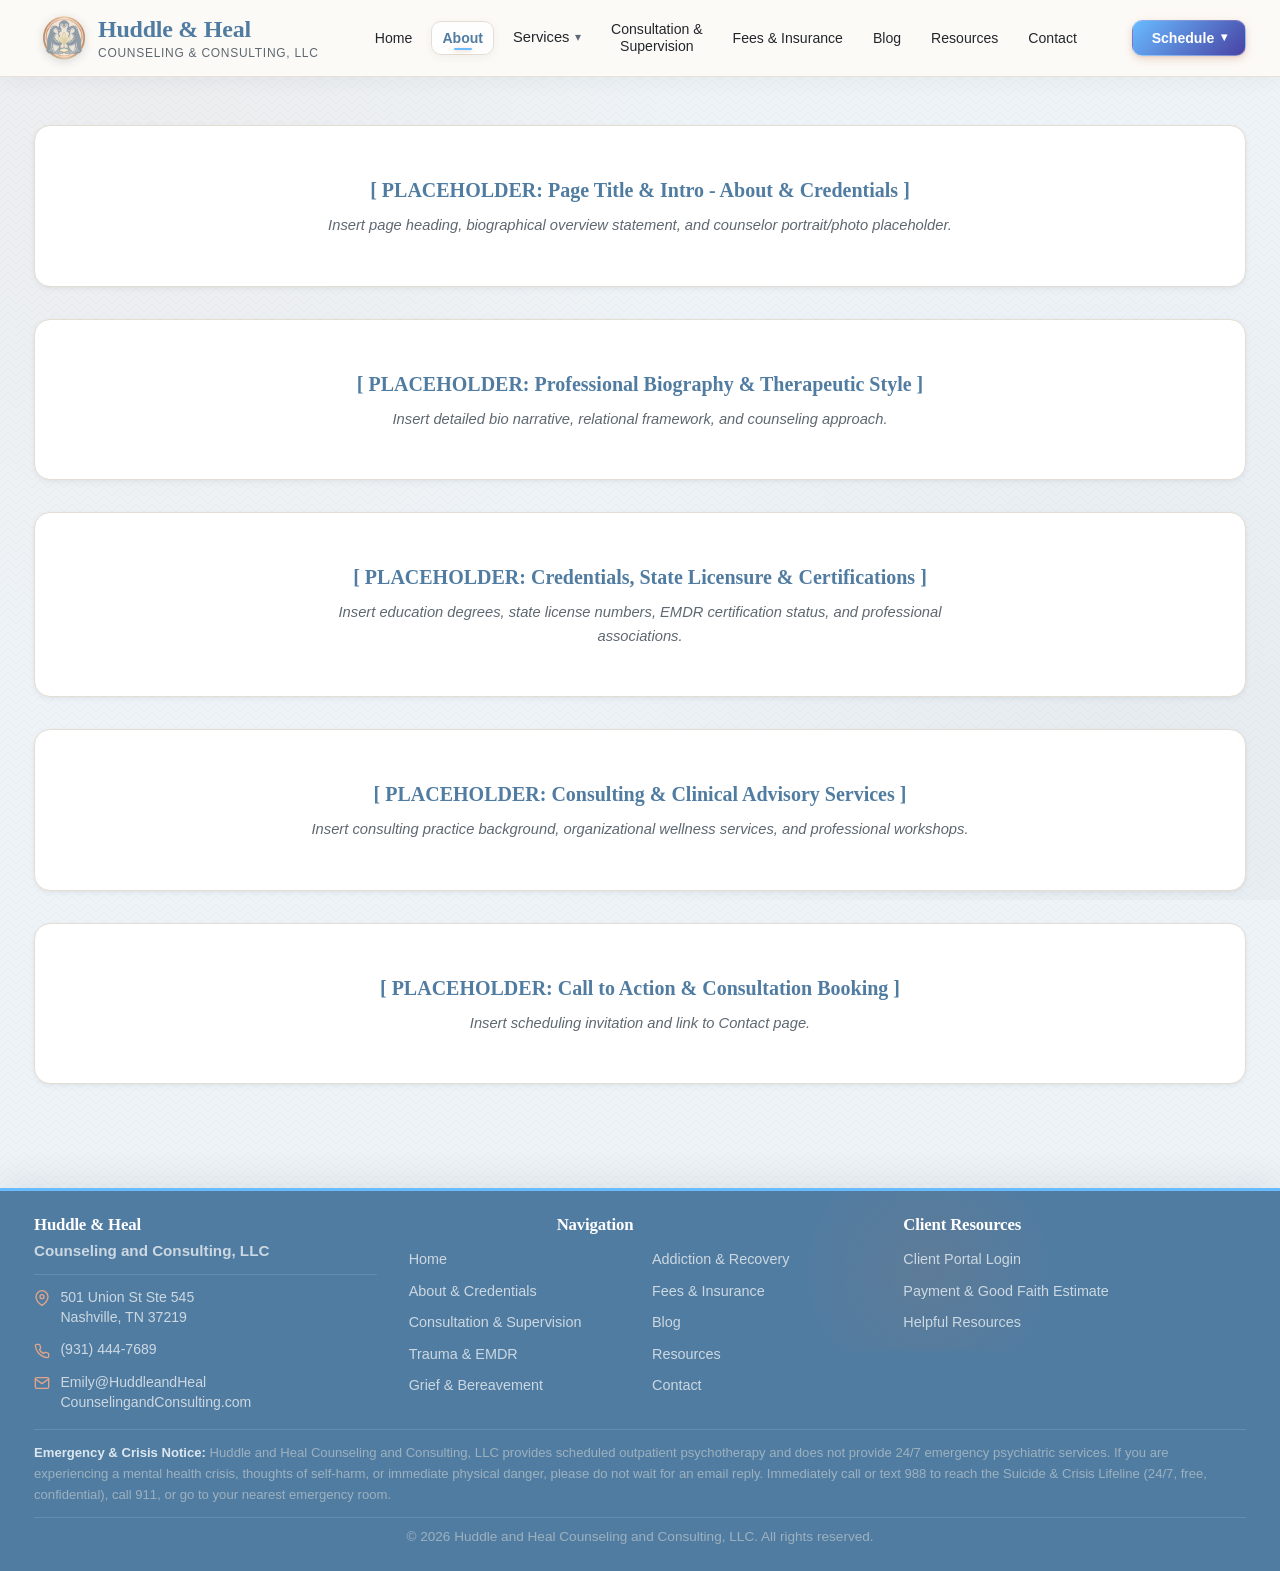
==== about.html @ d5aa004f "Footer information added and styling changes to nav-bar" ====
<!DOCTYPE html>
<html lang="en">

<head>
  <meta charset="UTF-8">
  <meta name="viewport" content="width=device-width, initial-scale=1.0">
  <meta name="description" content="About and clinical credentials for Huddle and Heal Counseling and Consulting, LLC.">
  <title>About &amp; Credentials | Huddle and Heal Counseling and Consulting, LLC</title>
  <link rel="stylesheet" href="css/styles.css">
</head>

<body>
  <!-- Skip link for keyboard accessibility -->
  <a href="#main-content" class="skip-link">Skip to main content</a>

  <!-- Global Site Header -->
  <header class="site-header">
    <div class="container header-inner">
      <a href="index.html" class="brand-link" aria-label="Huddle and Heal Counseling and Consulting - Home">
        <img src="assets/logo_sm.png" alt="Huddle &amp; Heal Logo" class="brand-logo" width="48" height="48">
        <div class="brand-text">
          <span class="brand-name">Huddle &amp; Heal</span>
          <span class="brand-subtitle">Counseling &amp; Consulting, LLC</span>
        </div>
      </a>

      <button id="nav-toggle" class="nav-toggle" aria-expanded="false" aria-controls="primary-nav"
        aria-label="Toggle navigation menu">
        <span aria-hidden="true">&#9776;</span> Menu
      </button>

      <nav aria-label="Primary Navigation">
        <ul id="primary-nav" class="nav-menu">
          <li><a href="index.html" class="nav-link">Home</a></li>
          <li><a href="about.html" class="nav-link active" aria-current="page">About</a></li>
          <li class="nav-item-dropdown">
            <button class="nav-link dropdown-toggle" aria-expanded="false" aria-haspopup="true">
              Services <span class="dropdown-chevron" aria-hidden="true">&#9662;</span>
            </button>
            <ul class="dropdown-menu" aria-label="Services Submenu">
              <li><a href="trauma-emdr.html" class="dropdown-link">Trauma &amp; EMDR</a></li>
              <li><a href="grief-loss.html" class="dropdown-link">Grief &amp; Loss</a></li>
              <li><a href="addiction-recovery.html" class="dropdown-link">Addiction Recovery</a></li>
              <li><span class="dropdown-link is-disabled" aria-disabled="true">EMDR Intensives <span
                    class="badge-soon">(coming soon)</span></span></li>
            </ul>
          </li>
          <li><a href="consultation.html" class="nav-link">Consultation &amp; <br> Supervision</a></li>
          <li><a href="fees.html" class="nav-link">Fees &amp; Insurance</a></li>
          <li><a href="blog.html" class="nav-link">Blog</a></li>
          <li><a href="resources.html" class="nav-link">Resources</a></li>
          <li><a href="contact.html" class="nav-link">Contact</a></li>
          <li class="nav-item-dropdown cta-dropdown">
            <button class="nav-link nav-cta cta-dropdown-toggle" aria-expanded="false" aria-haspopup="true">
              <span>Schedule</span>
              <span class="dropdown-chevron cta-chevron" aria-hidden="true">&#9662;</span>
            </button>
            <ul class="dropdown-menu cta-dropdown-menu" aria-label="Scheduling Options">
              <li><a href="#" class="dropdown-link">Schedule a Session</a></li>
              <li><a href="#" class="dropdown-link">Schedule a Consultation</a></li>
            </ul>
          </li>
        </ul>
      </nav>
    </div>
  </header>

  <!-- Main Content Area -->
  <main id="main-content" class="site-main">
    <div class="container">

      <!-- =================================================================
           PLACEHOLDER: Page Header
           Insert page title and subtitle/introductory statement here.
           ================================================================= -->
      <section class="placeholder-box" aria-label="Page Header Placeholder">
        <p class="placeholder-title">[ PLACEHOLDER: Page Title &amp; Intro - About &amp; Credentials ]</p>
        <p class="placeholder-note">Insert page heading, biographical overview statement, and counselor portrait/photo
          placeholder.</p>
      </section>

      <!-- =================================================================
           PLACEHOLDER: Clinical Biography & Background
           Insert professional journey, clinical practice focus, and therapeutic style.
           ================================================================= -->
      <section class="placeholder-box" aria-label="Clinical Bio Placeholder">
        <p class="placeholder-title">[ PLACEHOLDER: Professional Biography &amp; Therapeutic Style ]</p>
        <p class="placeholder-note">Insert detailed bio narrative, relational framework, and counseling approach.</p>
      </section>

      <!-- =================================================================
           PLACEHOLDER: Licensure, Certifications & Education
           Insert formal credentials, state licenses, EMDR training, and degrees.
           ================================================================= -->
      <section class="placeholder-box" aria-label="Credentials and Education Placeholder">
        <p class="placeholder-title">[ PLACEHOLDER: Credentials, State Licensure &amp; Certifications ]</p>
        <p class="placeholder-note">Insert education degrees, state license numbers, EMDR certification status, and
          professional associations.</p>
      </section>

      <!-- =================================================================
           PLACEHOLDER: Consulting Services
           Insert scope of consulting work for organizations, groups, or healthcare teams.
           ================================================================= -->
      <section class="placeholder-box" aria-label="Consulting Background Placeholder">
        <p class="placeholder-title">[ PLACEHOLDER: Consulting &amp; Clinical Advisory Services ]</p>
        <p class="placeholder-note">Insert consulting practice background, organizational wellness services, and
          professional workshops.</p>
      </section>

      <!-- =================================================================
           PLACEHOLDER: Call to Action / Next Steps
           ================================================================= -->
      <section class="placeholder-box" aria-label="Call to Action Placeholder">
        <p class="placeholder-title">[ PLACEHOLDER: Call to Action &amp; Consultation Booking ]</p>
        <p class="placeholder-note">Insert scheduling invitation and link to Contact page.</p>
      </section>

    </div>
  </main>

  <!-- Global Site Footer -->
  <footer class="site-footer">
    <div class="container">
      <div class="footer-grid">
        <!-- Practice Info & Location Column -->
        <div class="footer-practice-info">
          <h2 class="footer-heading">Huddle &amp; Heal</h2>
          <p class="footer-practice-subhead">Counseling and Consulting, LLC</p>
          <address class="footer-contact">
            <p class="footer-contact-item footer-address">
              <svg class="footer-contact-icon" width="16" height="16" viewBox="0 0 24 24" fill="none"
                stroke="currentColor" stroke-width="2" stroke-linecap="round" stroke-linejoin="round"
                aria-hidden="true">
                <path d="M21 10c0 7-9 13-9 13s-9-6-9-13a9 9 0 0 1 18 0z"></path>
                <circle cx="12" cy="10" r="3"></circle>
              </svg>
              <span class="footer-contact-text">501 Union St Ste 545<br>Nashville, TN 37219</span>
            </p>
            <p class="footer-contact-item footer-phone">
              <svg class="footer-contact-icon" width="16" height="16" viewBox="0 0 24 24" fill="none"
                stroke="currentColor" stroke-width="2" stroke-linecap="round" stroke-linejoin="round"
                aria-hidden="true">
                <path
                  d="M22 16.92v3a2 2 0 0 1-2.18 2 19.79 19.79 0 0 1-8.63-3.07 19.5 19.5 0 0 1-6-6 19.79 19.79 0 0 1-3.07-8.67A2 2 0 0 1 4.11 2h3a2 2 0 0 1 2 1.72 12.84 12.84 0 0 0 .7 2.81 2 2 0 0 1-.45 2.11L8.09 9.91a16 16 0 0 0 6 6l1.27-1.27a2 2 0 0 1 2.11-.45 12.84 12.84 0 0 0 2.81.7A2 2 0 0 1 22 16.92z">
                </path>
              </svg>
              <a href="tel:19314447689" class="footer-contact-link">(931) 444-7689</a>
            </p>
            <p class="footer-contact-item footer-email">
              <svg class="footer-contact-icon" width="16" height="16" viewBox="0 0 24 24" fill="none"
                stroke="currentColor" stroke-width="2" stroke-linecap="round" stroke-linejoin="round"
                aria-hidden="true">
                <path d="M4 4h16c1.1 0 2 .9 2 2v12c0 1.1-.9 2-2 2H4c-1.1 0-2-.9-2-2V6c0-1.1.9-2 2-2z"></path>
                <polyline points="22,6 12,13 2,6"></polyline>
              </svg>
              <a href="mailto:emily@huddleandhealcounselingandconsulting.com"
                class="footer-contact-link">Emily@HuddleandHeal<wbr>CounselingandConsulting.com</a>
            </p>
          </address>
        </div>

        <!-- Navigation Links Column (2 Columns) -->
        <div class="footer-nav-col">
          <h2 class="footer-heading">Navigation</h2>
          <div class="footer-nav-grid">
            <ul class="footer-links">
              <li><a href="index.html">Home</a></li>
              <li><a href="about.html">About &amp; Credentials</a></li>
              <li><a href="consultation.html">Consultation &amp; Supervision</a></li>
              <li><a href="trauma-emdr.html">Trauma &amp; EMDR</a></li>
              <li><a href="grief-loss.html">Grief &amp; Bereavement</a></li>
            </ul>
            <ul class="footer-links">
              <li><a href="addiction-recovery.html">Addiction &amp; Recovery</a></li>
              <li><a href="fees.html">Fees &amp; Insurance</a></li>
              <li><a href="blog.html">Blog</a></li>
              <li><a href="resources.html">Resources</a></li>
              <li><a href="contact.html">Contact</a></li>
            </ul>
          </div>
        </div>

        <!-- Client Resources Column -->
        <div>
          <h2 class="footer-heading">Client Resources</h2>
          <ul class="footer-links">
            <li><a href="contact.html">Client Portal Login</a></li>
            <li><a href="fees.html">Payment &amp; Good Faith Estimate</a></li>
            <li><a href="resources.html">Helpful Resources</a></li>
          </ul>
        </div>
      </div>

      <!-- Dedicated Full-Width Crisis & Emergency Notice -->
      <div class="footer-crisis">
        <p><strong>Emergency &amp; Crisis Notice:</strong> Huddle and Heal Counseling and Consulting, LLC provides
          scheduled outpatient psychotherapy and does not provide 24/7 emergency psychiatric services. If you are
          experiencing a mental health crisis, thoughts of self-harm, or immediate physical danger, please do not wait
          for an email reply. Immediately call or text 988 to reach the Suicide &amp; Crisis Lifeline (24/7, free,
          confidential), call 911, or go to your nearest emergency room.</p>
      </div>

      <div class="footer-bottom">
        <p>&copy; <span id="current-year">2026</span> Huddle and Heal Counseling and Consulting, LLC. All rights
          reserved.</p>
      </div>
    </div>
  </footer>

  <script src="js/main.js"></script>
</body>

</html>
---- css/styles.css ----
/* ==========================================================================
   Huddle and Heal Counseling and Consulting, LLC
   Base Stylesheet (Vanilla CSS - Zero External Dependencies)
   ========================================================================== */

/* Design Tokens & CSS Variables */
:root {
  /* Color Palette - Matched & Harmonized with Practice Logo (assets/logo.png) */
  /* Slate Blue (Drawn from the penguins & trustworthy clinical foundation) */
  --color-primary: #3c5870;
  --color-primary-light: #52738d;
  --color-primary-dark: #517ca1;
  --color-primary-soft: #edf3f7;

  /* Rose Gold / Warm Terracotta Copper (Drawn from the emblem outer ring) */
  --color-accent: #69bbff;
  --color-accent-hover: #4842a3;
  --color-accent-soft: #fbf1eb;

  /* Golden Wheat / Sprout Gold (Drawn from the center healing sprout) */
  --color-secondary: #9c7b52;
  --color-secondary-light: #d8ba96;
  --color-secondary-soft: #fcf6ee;

  /* Warm Cream & Soft Parchment (Drawn from the logo background & inner emblem) */
  --color-bg-page: #EEF3F7;
  --color-bg-surface: #ffffff;
  --color-bg-alt: #f5efe6;

  /* Typography Neutrals (Warm charcoal drawn from logo text) */
  --color-text-main: #23272b;
  --color-text-muted: #5e6871;
  --color-text-inverse: #ffffff;

  /* Warm Borders & Dividers */
  --color-border: #e4ddd3;
  --color-border-subtle: #efe9e0;

  /* Modern Elevation & Shadow System */
  --shadow-xs: 0 1px 2px rgba(34, 55, 73, 0.04);
  --shadow-sm: 0 2px 6px rgba(34, 55, 73, 0.05), 0 1px 3px rgba(34, 55, 73, 0.03);
  --shadow-md: 0 8px 20px -3px rgba(34, 55, 73, 0.08), 0 3px 8px -2px rgba(34, 55, 73, 0.04);
  --shadow-lg: 0 16px 32px -4px rgba(34, 55, 73, 0.1), 0 6px 14px -3px rgba(34, 55, 73, 0.05);
  --shadow-xl: 0 24px 44px -6px rgba(34, 55, 73, 0.12), 0 10px 20px -5px rgba(34, 55, 73, 0.06);
  --shadow-glow-accent: 0 6px 20px rgba(186, 116, 84, 0.35);
  --shadow-glow-primary: 0 6px 20px rgba(60, 88, 112, 0.25);
  --shadow-inner: inset 0 2px 4px 0 rgba(34, 55, 73, 0.04);

  /* Modern Transitions & Easing */
  --ease-spring: cubic-bezier(0.16, 1, 0.3, 1);
  --ease-smooth: cubic-bezier(0.4, 0, 0.2, 1);
  --transition-fast: 0.15s var(--ease-smooth);
  --transition-base: 0.25s var(--ease-spring);
  --transition-slow: 0.4s var(--ease-spring);

  /* Typography Stack - System font stack for zero external dependencies */
  --font-family-sans: -apple-system, BlinkMacSystemFont, "Segoe UI", Roboto, "Helvetica Neue", Arial, sans-serif;
  --font-family-serif: "Georgia", "Cambria", "Times New Roman", serif;

  --font-size-base: 1rem;
  --line-height-base: 1.6;

  /* Spacing Scale */
  --space-xxs: 0.25rem;
  --space-xs: 0.5rem;
  --space-sm: 0.75rem;
  --space-md: 1rem;
  --space-lg: 1.5rem;
  --space-xl: 2rem;
  --space-2xl: 3rem;
  --space-3xl: 4.5rem;

  /* Layout */
  --container-max-width: 1260px;
  --header-height: 4.75rem;
  --border-radius-sm: 6px;
  --border-radius-md: 10px;
  --border-radius-lg: 16px;
}

/* Reset & Box Sizing */
*,
*::before,
*::after {
  box-sizing: border-box;
  margin: 0;
  padding: 0;
}

html {
  font-size: 100%;
  scroll-behavior: smooth;
}

body {
  min-height: 100vh;
  display: flex;
  flex-direction: column;
  background-color: var(--color-bg-page);
  /* ==========================================================================
     Canvas Watermark Pattern (Micro-Chevron / Herringbone Weave)
     - Technique: Inline SVG data URI (zero external HTTP requests)
     - Color: Primary slate-blue (#3c5870) at an ultra-subtle 4% opacity
     - Layered over: Pale slate-mist canvas tint (#EEF3F7) with soft ambient glows
     - Card Legibility: Content cards (.placeholder-box, header, dropdowns)
       maintain solid backgrounds (--color-bg-surface: #ffffff) and drop shadows,
       ensuring the pattern only lives in negative canvas space and never bleeds.
     - Toggle: To disable, comment out the url() pattern layer & its repeat/size/attachment rules.
     ========================================================================== */
  background-image:
    radial-gradient(circle at 12% 15%, rgba(202, 156, 125, 0.07) 0%, transparent 40%),
    radial-gradient(circle at 88% 85%, rgba(144, 154, 164, 0.09) 0%, transparent 45%),
    url("data:image/svg+xml,%3Csvg xmlns='http://www.w3.org/2000/svg' width='32' height='16' viewBox='0 0 32 16'%3E%3Cpath d='M0 8 L8 0 L16 8 L24 0 L32 8 M0 16 L8 8 L16 16 L24 8 L32 16' fill='none' stroke='%233c5870' stroke-width='1' stroke-opacity='0.04'/%3E%3C/svg%3E");
  background-repeat: no-repeat, no-repeat, repeat;
  background-size: auto, auto, 32px 16px;
  background-attachment: fixed, fixed, scroll;
  color: var(--color-text-main);
  font-family: var(--font-family-sans);
  font-size: var(--font-size-base);
  line-height: var(--line-height-base);
  -webkit-font-smoothing: antialiased;
}

/* Typography Defaults */
h1,
h2,
h3,
h4,
h5,
h6 {
  font-family: var(--font-family-serif);
  color: var(--color-primary-dark);
  line-height: 1.25;
  font-weight: 600;
  margin-bottom: var(--space-md);
  letter-spacing: -0.01em;
}

h1 {
  font-size: 2.25rem;
}

h2 {
  font-size: 1.75rem;
}

h3 {
  font-size: 1.35rem;
}

p {
  margin-bottom: var(--space-md);
}

a {
  color: var(--color-primary);
  text-decoration: none;
  transition: color var(--transition-fast);
}

a:hover,
a:focus-visible {
  color: var(--color-accent);
}

ul,
ol {
  margin-bottom: var(--space-md);
  padding-left: var(--space-xl);
}

/* Layout Utilities */
.container {
  width: 100%;
  max-width: var(--container-max-width);
  margin-left: auto;
  margin-right: auto;
  padding-left: var(--space-lg);
  padding-right: var(--space-lg);
}

/* ==========================================================================
   Header & Navigation
   ========================================================================== */
.site-header {
  position: sticky;
  top: 0;
  z-index: 1000;
  background-color: rgba(253, 251, 247, 0.92);
  backdrop-filter: blur(14px);
  -webkit-backdrop-filter: blur(14px);
  border-bottom: 1px solid rgba(228, 221, 211, 0.85);
  box-shadow: 0 4px 20px -2px rgba(34, 55, 73, 0.06);
  transition: background-color var(--transition-base), box-shadow var(--transition-base);
}

.site-header.is-scrolled {
  background-color: rgba(253, 251, 247, 0.98);
  box-shadow: 0 8px 24px -4px rgba(34, 55, 73, 0.1);
  border-bottom-color: rgba(228, 221, 211, 0.95);
}

.header-inner {
  display: flex;
  align-items: center;
  justify-content: space-between;
  min-height: var(--header-height);
  padding-top: var(--space-xs);
  padding-bottom: var(--space-xs);
}

.brand-link {
  display: flex;
  align-items: center;
  gap: var(--space-sm);
  text-decoration: none;
  border-radius: var(--border-radius-sm);
  padding: var(--space-xxs) var(--space-xs);
  transition: transform var(--transition-base);
}

.brand-link:hover,
.brand-link:focus-visible {
  transform: translateY(-1.5px);
}

.brand-logo {
  width: 44px;
  height: 44px;
  object-fit: contain;
  border-radius: 50%;
  filter: drop-shadow(0 2px 5px rgba(34, 55, 73, 0.16));
  transition: transform var(--transition-base);
  flex-shrink: 0;
}

.brand-link:hover .brand-logo {
  transform: scale(1.06) rotate(-2deg);
}

.brand-text {
  display: flex;
  flex-direction: column;
}

.brand-name {
  font-family: var(--font-family-serif);
  font-size: 1.5rem;
  font-weight: 700;
  color: var(--color-primary-dark);
  letter-spacing: -0.01em;
  transition: color var(--transition-fast);
  line-height: 1.2;
}

.brand-link:hover .brand-name {
  color: var(--color-accent);
}

.brand-subtitle {
  font-size: 0.75rem;
  color: var(--color-text-muted);
  letter-spacing: 0.06em;
  text-transform: uppercase;
  line-height: 1.2;
  margin-top: 2px;
}

.header-inner > nav {
  display: flex;
  flex: 1;
  align-items: center;
}

/* Nav Menu */
.nav-menu {
  display: flex;
  align-items: center;
  flex: 1;
  gap: .45rem;
  list-style: none;
  margin: 0;
  padding: 0;
}

.nav-menu > li:first-child {
  margin-left: auto;
}

.nav-link {
  position: relative;
  font-size: 0.88rem;
  font-weight: 500;
  color: var(--color-text-main);
  padding: 0.5rem 0.65rem;
  border-radius: var(--border-radius-md);
  border: 1px solid transparent;
  line-height: 1.2;
  text-align: center;
  transition:
    color var(--transition-fast),
    background-color var(--transition-fast),
    border-color var(--transition-fast),
    box-shadow var(--transition-base),
    transform var(--transition-base);
  display: inline-flex;
  align-items: center;
  justify-content: center;
}

/* Noticeable Hover State for Nav Buttons */
.nav-link:hover {
  color: var(--color-primary-dark);
  background-color: var(--color-bg-surface);
  border-color: var(--color-border);
  box-shadow: 0 4px 12px rgba(60, 88, 112, 0.12), 0 1px 3px rgba(60, 88, 112, 0.06);
  transform: translateY(-2px);
}

.nav-link:focus-visible {
  color: var(--color-primary-dark);
  background-color: var(--color-bg-surface);
  border-color: var(--color-primary);
  box-shadow: 0 0 0 3px rgba(60, 88, 112, 0.25), 0 4px 12px rgba(60, 88, 112, 0.1);
  outline: none;
  transform: translateY(-1px);
}

.nav-link:active {
  transform: translateY(0);
  box-shadow: 0 2px 4px rgba(60, 88, 112, 0.08);
}

/* Active Page Indicator with Warm Copper Dot/Accent */
.nav-link.active {
  color: var(--color-primary-dark);
  font-weight: 600;
  background-color: rgba(255, 255, 255, 0.85);
  border-color: var(--color-border);
  box-shadow: 0 2px 8px rgba(34, 55, 73, 0.06);
}

.nav-link.active::after {
  content: "";
  position: absolute;
  bottom: 4px;
  left: 50%;
  transform: translateX(-50%);
  width: 18px;
  height: 2.5px;
  background-color: var(--color-accent);
  border-radius: 2px;
  box-shadow: 0 1px 4px rgba(186, 116, 84, 0.4);
}

/* Nav CTA - Portal Access Button */
.nav-cta {
  background: linear-gradient(135deg, var(--color-accent) 0%, var(--color-accent-hover) 100%);
  color: var(--color-text-inverse) !important;
  font-weight: 600;
  padding: 0.55rem 1.15rem;
  border-radius: var(--border-radius-md);
  border: 1px solid rgba(255, 255, 255, 0.25);
  box-shadow: 0 3px 10px rgba(186, 116, 84, 0.28), 0 1px 2px rgba(186, 116, 84, 0.15);
  transition:
    background var(--transition-fast),
    box-shadow var(--transition-base),
    transform var(--transition-base),
    filter var(--transition-fast);
}

/* Noticeable Hover State for CTA Button */
.nav-cta:hover {
  background: linear-gradient(135deg, #4842a3 0%, var(--color-accent) 100%);
  box-shadow: 0 8px 24px rgba(186, 116, 84, 0.42), 0 2px 6px rgba(186, 116, 84, 0.2);
  transform: translateY(-2.5px) scale(1.02);
  filter: brightness(1.04);
}

.nav-cta:focus-visible {
  outline: none;
  box-shadow: 0 0 0 3px rgba(186, 116, 84, 0.4), 0 8px 24px rgba(186, 116, 84, 0.4);
  transform: translateY(-1.5px);
}

.nav-cta:active {
  transform: translateY(0) scale(0.99);
  box-shadow: 0 2px 6px rgba(186, 116, 84, 0.3);
}

.nav-cta.active::after {
  display: none;
}

/* ==========================================================================
   Services Dropdown Menu
   ========================================================================== */
.nav-item-dropdown {
  position: relative;
  list-style: none;
}

.dropdown-toggle {
  font-family: inherit;
  font-size: 0.92rem;
  font-weight: 500;
  cursor: pointer;
  background: transparent;
  border: 1px solid transparent;
  display: inline-flex;
  align-items: center;
  gap: 0.35rem;
}

.dropdown-chevron {
  font-size: 0.72rem;
  line-height: 1;
  display: inline-block;
  transition: transform var(--transition-fast);
  color: var(--color-text-muted);
}

.dropdown-toggle:hover .dropdown-chevron,
.dropdown-toggle[aria-expanded="true"] .dropdown-chevron,
.nav-item-dropdown:hover .dropdown-chevron {
  transform: rotate(180deg);
  color: var(--color-primary-dark);
}

.dropdown-menu {
  position: absolute;
  top: calc(100% + 6px);
  left: 0;
  min-width: 220px;
  background-color: rgba(253, 251, 247, 0.98);
  backdrop-filter: blur(16px);
  -webkit-backdrop-filter: blur(16px);
  border: 1px solid var(--color-border);
  border-radius: var(--border-radius-md);
  box-shadow: var(--shadow-lg), 0 0 0 1px rgba(186, 116, 84, 0.15);
  padding: var(--space-xs);
  list-style: none;
  margin: 0;
  display: none;
  flex-direction: column;
  gap: 3px;
  z-index: 1010;
  animation: dropdownFadeIn 0.2s var(--ease-spring);
}

/* Invisible bridge so mouse hover doesn't close the dropdown */
.dropdown-menu::before {
  content: "";
  position: absolute;
  top: -8px;
  left: 0;
  right: 0;
  height: 8px;
}

@keyframes dropdownFadeIn {
  from {
    opacity: 0;
    transform: translateY(-6px);
  }

  to {
    opacity: 1;
    transform: translateY(0);
  }
}

/* Desktop hover / focus / open triggers */
.nav-item-dropdown:hover .dropdown-menu,
.nav-item-dropdown:focus-within .dropdown-menu,
.dropdown-menu.is-open {
  display: flex;
}

.dropdown-link {
  font-size: 0.9rem;
  font-weight: 500;
  color: var(--color-text-main);
  padding: 0.6rem 0.95rem;
  border-radius: var(--border-radius-sm);
  text-decoration: none;
  display: block;
  transition:
    color var(--transition-fast),
    background-color var(--transition-fast),
    transform var(--transition-base),
    box-shadow var(--transition-fast);
}

.dropdown-link:hover,
.dropdown-link:focus-visible {
  color: var(--color-primary-dark);
  background-color: var(--color-bg-surface);
  transform: translateX(3px);
  box-shadow: var(--shadow-xs);
}

.dropdown-link.active {
  font-weight: 600;
  color: var(--color-primary-dark);
  background-color: var(--color-bg-alt);
  border-left: 3px solid var(--color-accent);
}

.dropdown-link.is-disabled {
  color: var(--color-text-muted);
  opacity: 0.65;
  cursor: not-allowed;
  user-select: none;
  display: flex;
  align-items: center;
  justify-content: space-between;
  gap: var(--space-xs);
  background-color: transparent !important;
  transform: none !important;
  box-shadow: none !important;
}

.badge-soon {
  font-size: 0.72rem;
  font-style: italic;
  font-weight: 500;
  color: var(--color-accent);
  white-space: nowrap;
}

/* ==========================================================================
   CTA Button Dropdown
   ========================================================================== */
.cta-dropdown {
  position: relative;
  margin-left: auto;
}

.cta-dropdown-toggle {
  cursor: pointer;
  display: inline-flex;
  align-items: center;
  justify-content: center;
  gap: 0.4rem;
}

.cta-chevron {
  font-size: 0.72rem;
  line-height: 1;
  color: var(--color-text-inverse) !important;
  transition: transform var(--transition-fast);
}

.cta-dropdown:hover .cta-chevron,
.cta-dropdown-toggle[aria-expanded="true"] .cta-chevron {
  transform: rotate(180deg);
}

.cta-dropdown-menu {
  right: 0;
  left: auto;
  min-width: 235px;
}

/* Mobile Nav Toggle */
.nav-toggle {
  display: none;
  background-color: var(--color-bg-surface);
  border: 1px solid var(--color-border);
  padding: 0.5rem 0.85rem;
  border-radius: var(--border-radius-md);
  cursor: pointer;
  color: var(--color-text-main);
  font-size: 0.95rem;
  font-weight: 500;
  box-shadow: var(--shadow-xs);
  transition:
    background-color var(--transition-fast),
    border-color var(--transition-fast),
    box-shadow var(--transition-base),
    transform var(--transition-base);
}

.nav-toggle:hover {
  background-color: var(--color-bg-alt);
  border-color: var(--color-primary-light);
  color: var(--color-primary-dark);
  box-shadow: var(--shadow-sm);
  transform: translateY(-1px);
}

.nav-toggle:focus-visible {
  outline: none;
  box-shadow: 0 0 0 3px rgba(60, 88, 112, 0.3), var(--shadow-sm);
}

.nav-toggle:active {
  transform: translateY(0);
}

/* ==========================================================================
   Main Content Area & Page Header
   ========================================================================== */
.site-main {
  flex: 1 0 auto;
  padding-top: var(--space-2xl);
  padding-bottom: var(--space-3xl);
}

/* Page Header / Hero Block Base with Gradient Highlighting */
.page-header {
  position: relative;
  padding: var(--space-3xl) 0;
  margin-bottom: var(--space-2xl);
  background: linear-gradient(180deg, var(--color-bg-alt) 0%, rgba(245, 239, 230, 0.5) 100%);
  border-bottom: 1px solid var(--color-border);
  box-shadow: 0 4px 20px -4px rgba(34, 55, 73, 0.05);
  overflow: hidden;
}

.page-header::before {
  content: "";
  position: absolute;
  top: 0;
  left: 0;
  right: 0;
  height: 3px;
  background: linear-gradient(90deg, var(--color-primary) 0%, var(--color-accent) 50%, var(--color-secondary) 100%);
  opacity: 0.9;
}

.page-header h1 {
  margin-bottom: var(--space-xs);
  letter-spacing: -0.02em;
}

.page-header .page-description {
  color: var(--color-text-muted);
  font-size: 1.15rem;
  max-width: 700px;
  margin-bottom: 0;
  line-height: 1.5;
}

/* ==========================================================================
   Placeholder Box Styles - Modern Card Surface with Subtle Highlighting & Shadows
   ========================================================================== */
.placeholder-box {
  position: relative;
  background: var(--color-bg-surface);
  border: 1px solid var(--color-border);
  border-radius: var(--border-radius-lg);
  padding: var(--space-2xl) var(--space-xl);
  margin-bottom: var(--space-xl);
  text-align: center;
  box-shadow: var(--shadow-sm);
  transition:
    transform var(--transition-base),
    box-shadow var(--transition-base),
    border-color var(--transition-fast);
  overflow: hidden;
}

/* Ambient glow accent top line on cards */
.placeholder-box::before {
  content: "";
  position: absolute;
  top: 0;
  left: 0;
  right: 0;
  height: 3px;
  background: linear-gradient(90deg, transparent, rgba(186, 116, 84, 0.4), transparent);
  opacity: 0;
  transition: opacity var(--transition-base);
}

/* Noticeable Hover State for Cards */
.placeholder-box:hover {
  transform: translateY(-4px);
  box-shadow: var(--shadow-md), 0 0 0 1px rgba(186, 116, 84, 0.25);
  border-color: var(--color-secondary-light);
}

.placeholder-box:hover::before {
  opacity: 1;
}

.placeholder-box .placeholder-title {
  font-family: var(--font-family-serif);
  font-size: 1.25rem;
  font-weight: 600;
  color: var(--color-primary-dark);
  margin-bottom: var(--space-xs);
  transition: color var(--transition-fast);
}

.placeholder-box:hover .placeholder-title {
  color: var(--color-accent);
}

.placeholder-box .placeholder-note {
  color: var(--color-text-muted);
  font-size: 0.92rem;
  font-style: italic;
  margin-bottom: 0;
  max-width: 680px;
  margin-left: auto;
  margin-right: auto;
}

/* ==========================================================================
   Reusable Modern Interactive Controls & Buttons
   ========================================================================== */
.btn {
  display: inline-flex;
  align-items: center;
  justify-content: center;
  font-family: var(--font-family-sans);
  font-size: 0.95rem;
  font-weight: 600;
  line-height: 1.2;
  padding: 0.65rem 1.4rem;
  border-radius: var(--border-radius-md);
  border: 1px solid transparent;
  cursor: pointer;
  text-decoration: none;
  transition:
    background var(--transition-fast),
    border-color var(--transition-fast),
    box-shadow var(--transition-base),
    transform var(--transition-base),
    filter var(--transition-fast);
}

.btn-primary {
  background-color: var(--color-primary);
  color: var(--color-text-inverse);
  box-shadow: 0 4px 12px rgba(60, 88, 112, 0.25);
}

.btn-primary:hover {
  background-color: var(--color-primary-light);
  color: var(--color-text-inverse);
  box-shadow: 0 8px 22px rgba(60, 88, 112, 0.35);
  transform: translateY(-2px);
}

.btn-accent {
  background: linear-gradient(135deg, var(--color-accent) 0%, var(--color-accent-hover) 100%);
  color: var(--color-text-inverse);
  box-shadow: 0 4px 14px rgba(186, 116, 84, 0.3);
}

.btn-accent:hover {
  color: var(--color-text-inverse);
  box-shadow: 0 8px 24px rgba(186, 116, 84, 0.45);
  transform: translateY(-2px);
  filter: brightness(1.05);
}

.btn-outline {
  background-color: transparent;
  color: var(--color-primary-dark);
  border-color: var(--color-border);
  box-shadow: var(--shadow-xs);
}

.btn-outline:hover {
  background-color: var(--color-bg-surface);
  border-color: var(--color-primary);
  color: var(--color-primary-dark);
  box-shadow: var(--shadow-sm);
  transform: translateY(-2px);
}

.btn:active {
  transform: translateY(0);
}

/* ==========================================================================
   Footer
   ========================================================================== */
.site-footer {
  margin-top: auto;
  position: relative;
  background-color: var(--color-primary-dark);
  color: var(--color-text-inverse);
  padding-top: var(--space-lg);
  padding-bottom: var(--space-xs);
  font-size: 0.9rem;
  border-top: 3px solid var(--color-accent);
  box-shadow: 0 -10px 30px rgba(34, 55, 73, 0.08);
}

/* Subtle ambient glow in footer */
.site-footer::before {
  content: "";
  position: absolute;
  top: 0;
  right: 15%;
  width: 320px;
  height: 160px;
  background: radial-gradient(circle, rgba(186, 116, 84, 0.12) 0%, transparent 70%);
  pointer-events: none;
}

.footer-grid {
  display: grid;
  grid-template-columns: repeat(auto-fit, minmax(220px, 1fr));
  gap: var(--space-xl);
  margin-bottom: var(--space-md);
  position: relative;
}

@media (min-width: 992px) {
  .footer-grid {
    grid-template-columns: 1fr 1.35fr 1fr;
  }
}

.footer-nav-grid {
  display: grid;
  grid-template-columns: repeat(2, minmax(0, 1fr));
  gap: var(--space-xs) var(--space-md);
}

@media (min-width: 768px) {
  .footer-nav-grid {
    column-gap: var(--space-lg);
  }
}

.footer-heading {
  color: var(--color-text-inverse);
  font-size: 1.05rem;
  margin-bottom: var(--space-sm);
  font-family: var(--font-family-serif);
  letter-spacing: -0.01em;
}

.footer-practice-info .footer-heading {
  margin-bottom: var(--space-xxs);
}

.footer-nav-col .footer-heading {
  text-align: center;
  margin-right: 90px;
}

.footer-practice-subhead {
  color: #cbd8e2;
  font-weight: 600;
  margin-bottom: var(--space-sm);
  font-size: 0.95rem;
  line-height: 1.4;
}

.footer-contact {
  font-style: normal;
  display: flex;
  flex-direction: column;
  gap: 0.75rem;
  border-top: 1px solid rgba(255, 255, 255, 0.12);
  padding-top: var(--space-sm);
}

.footer-contact p,
.footer-contact-item {
  display: flex;
  align-items: flex-start;
  gap: 0.65rem;
  margin-bottom: 0;
  font-size: 0.88rem;
  line-height: 1.45;
  color: #cbd8e2;
}

.footer-contact-icon {
  flex-shrink: 0;
  width: 1rem;
  height: 1rem;
  margin-top: 0.2rem;
  color: #e8a88a;
  opacity: 0.95;
}

.footer-contact-text,
.footer-contact-link {
  color: #cbd8e2;
  text-decoration: none;
  transition: color var(--transition-fast);
  word-break: break-word;
  overflow-wrap: anywhere;
}

.footer-contact-link:hover,
.footer-contact-link:focus-visible {
  color: #f3cfbe;
  text-decoration: underline;
}

.footer-links {
  list-style: none;
  padding: 0;
  margin: 0;
}

.footer-links li {
  margin-bottom: var(--space-xs);
}

.footer-links a {
  display: inline-block;
  line-height: 1.35;
  color: #cbd8e2;
  text-decoration: none;
  padding: 2px 0;
  border-radius: var(--border-radius-sm);
  transition:
    color var(--transition-fast),
    transform var(--transition-base);
}

.footer-links a:hover,
.footer-links a:focus-visible {
  color: #f3cfbe;
  text-decoration: none;
  transform: translateX(4px);
}

.footer-links a:focus-visible {
  outline: 2px solid rgba(243, 207, 190, 0.6);
  outline-offset: 2px;
}

.footer-crisis {
  border-top: 1px solid rgba(255, 255, 255, 0.12);
  padding-top: var(--space-sm);
  margin-bottom: var(--space-sm);
  color: #9cb1bf;
  font-size: 0.82rem;
  line-height: 1.6;
}

.footer-crisis p {
  margin-bottom: 0;
}

.footer-crisis strong {
  color: #dbe7ef;
  font-weight: 600;
}

.footer-bottom {
  border-top: 1px solid rgba(255, 255, 255, 0.12);
  padding-top: var(--space-xs);
  text-align: center;
  color: #9cb1bf;
  font-size: 0.85rem;
}

/* ==========================================================================
   Accessibility
   ========================================================================== */
.skip-link {
  position: absolute;
  top: -999px;
  left: 1rem;
  background: var(--color-primary-dark);
  color: var(--color-text-inverse);
  padding: var(--space-xs) var(--space-md);
  z-index: 9999;
  border-radius: var(--border-radius-sm);
  box-shadow: var(--shadow-md);
  transition: top var(--transition-fast);
}

.skip-link:focus {
  top: 1rem;
}

/* ==========================================================================
   Responsive Navigation
   ========================================================================== */
@media (max-width: 1060px) {
  .nav-toggle {
    display: inline-flex;
    align-items: center;
    gap: 0.4rem;
  }

  .nav-menu {
    display: none;
    position: absolute;
    top: 100%;
    left: 0;
    right: 0;
    flex-direction: column;
    align-items: stretch;
    background-color: rgba(253, 251, 247, 0.98);
    backdrop-filter: blur(16px);
    -webkit-backdrop-filter: blur(16px);
    border-bottom: 1px solid var(--color-border);
    padding: var(--space-md) var(--space-lg);
    box-shadow: var(--shadow-lg);
    gap: var(--space-xs);
    animation: slideDown 0.25s var(--ease-spring);
  }

  @keyframes slideDown {
    from {
      opacity: 0;
      transform: translateY(-8px);
    }

    to {
      opacity: 1;
      transform: translateY(0);
    }
  }

  .nav-menu.is-active {
    display: flex;
  }

  .nav-menu .nav-link {
    width: 100%;
    justify-content: flex-start;
    padding: 0.7rem 1rem;
  }

  .nav-menu .dropdown-toggle {
    width: 100%;
    justify-content: space-between;
  }

  .nav-menu .dropdown-menu {
    position: static;
    display: none;
    box-shadow: none;
    border: 1px solid var(--color-border);
    background-color: rgba(245, 239, 230, 0.6);
    border-radius: var(--border-radius-sm);
    margin: var(--space-xxs) 0 var(--space-xs) var(--space-md);
    padding: var(--space-xs);
    animation: none;
  }

  .nav-menu .dropdown-menu.is-open {
    display: flex;
  }

  .nav-menu .dropdown-link {
    padding: 0.55rem 0.85rem;
  }

  .nav-menu .nav-link.active::after {
    left: 1rem;
    bottom: 8px;
    transform: none;
  }

  .nav-menu .nav-cta {
    width: 100%;
    justify-content: center;
    text-align: center;
    margin-top: var(--space-xs);
    padding: 0.75rem 1rem;
  }

  .nav-menu > li:first-child {
    margin-left: 0;
  }

  .nav-menu .cta-dropdown {
    width: 100%;
    margin-left: 0;
  }

  .nav-menu .cta-dropdown-toggle {
    width: 100%;
    justify-content: center;
    text-align: center;
    margin-top: var(--space-xs);
    padding: 0.75rem 1rem;
  }

  .nav-menu .cta-dropdown-menu {
    position: static;
    display: none;
    box-shadow: none;
    border: 1px solid var(--color-border);
    background-color: rgba(245, 239, 230, 0.6);
    border-radius: var(--border-radius-sm);
    margin: var(--space-xxs) 0 var(--space-xs) var(--space-md);
    padding: var(--space-xs);
    animation: none;
    width: auto;
  }

  .nav-menu .cta-dropdown-menu.is-open {
    display: flex;
  }
}
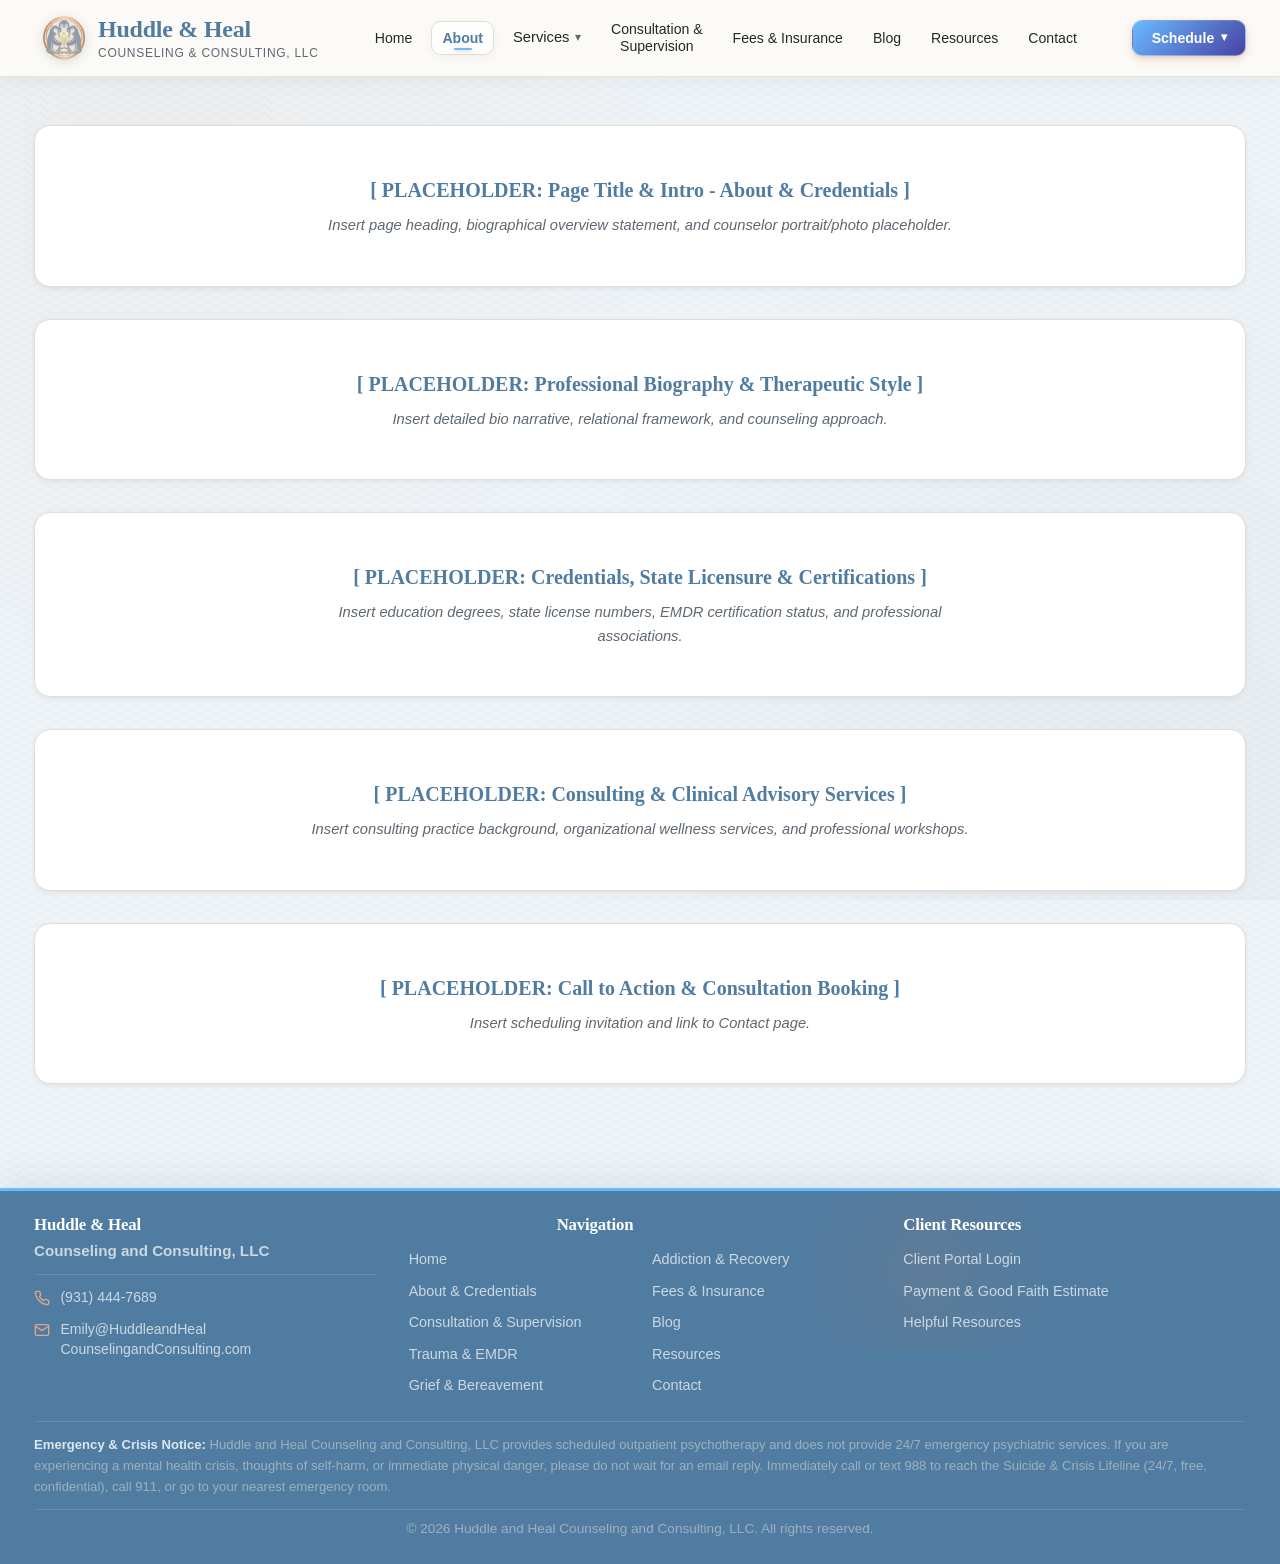
==== commit bd3a6aa3: "Removed address from htmls" ====
--- a/about.html
+++ b/about.html
@@ -123,20 +123,11 @@
   <footer class="site-footer">
     <div class="container">
       <div class="footer-grid">
-        <!-- Practice Info & Location Column -->
+        <!-- Practice Info & Contact Column -->
         <div class="footer-practice-info">
           <h2 class="footer-heading">Huddle &amp; Heal</h2>
           <p class="footer-practice-subhead">Counseling and Consulting, LLC</p>
           <address class="footer-contact">
-            <p class="footer-contact-item footer-address">
-              <svg class="footer-contact-icon" width="16" height="16" viewBox="0 0 24 24" fill="none"
-                stroke="currentColor" stroke-width="2" stroke-linecap="round" stroke-linejoin="round"
-                aria-hidden="true">
-                <path d="M21 10c0 7-9 13-9 13s-9-6-9-13a9 9 0 0 1 18 0z"></path>
-                <circle cx="12" cy="10" r="3"></circle>
-              </svg>
-              <span class="footer-contact-text">501 Union St Ste 545<br>Nashville, TN 37219</span>
-            </p>
             <p class="footer-contact-item footer-phone">
               <svg class="footer-contact-icon" width="16" height="16" viewBox="0 0 24 24" fill="none"
                 stroke="currentColor" stroke-width="2" stroke-linecap="round" stroke-linejoin="round"
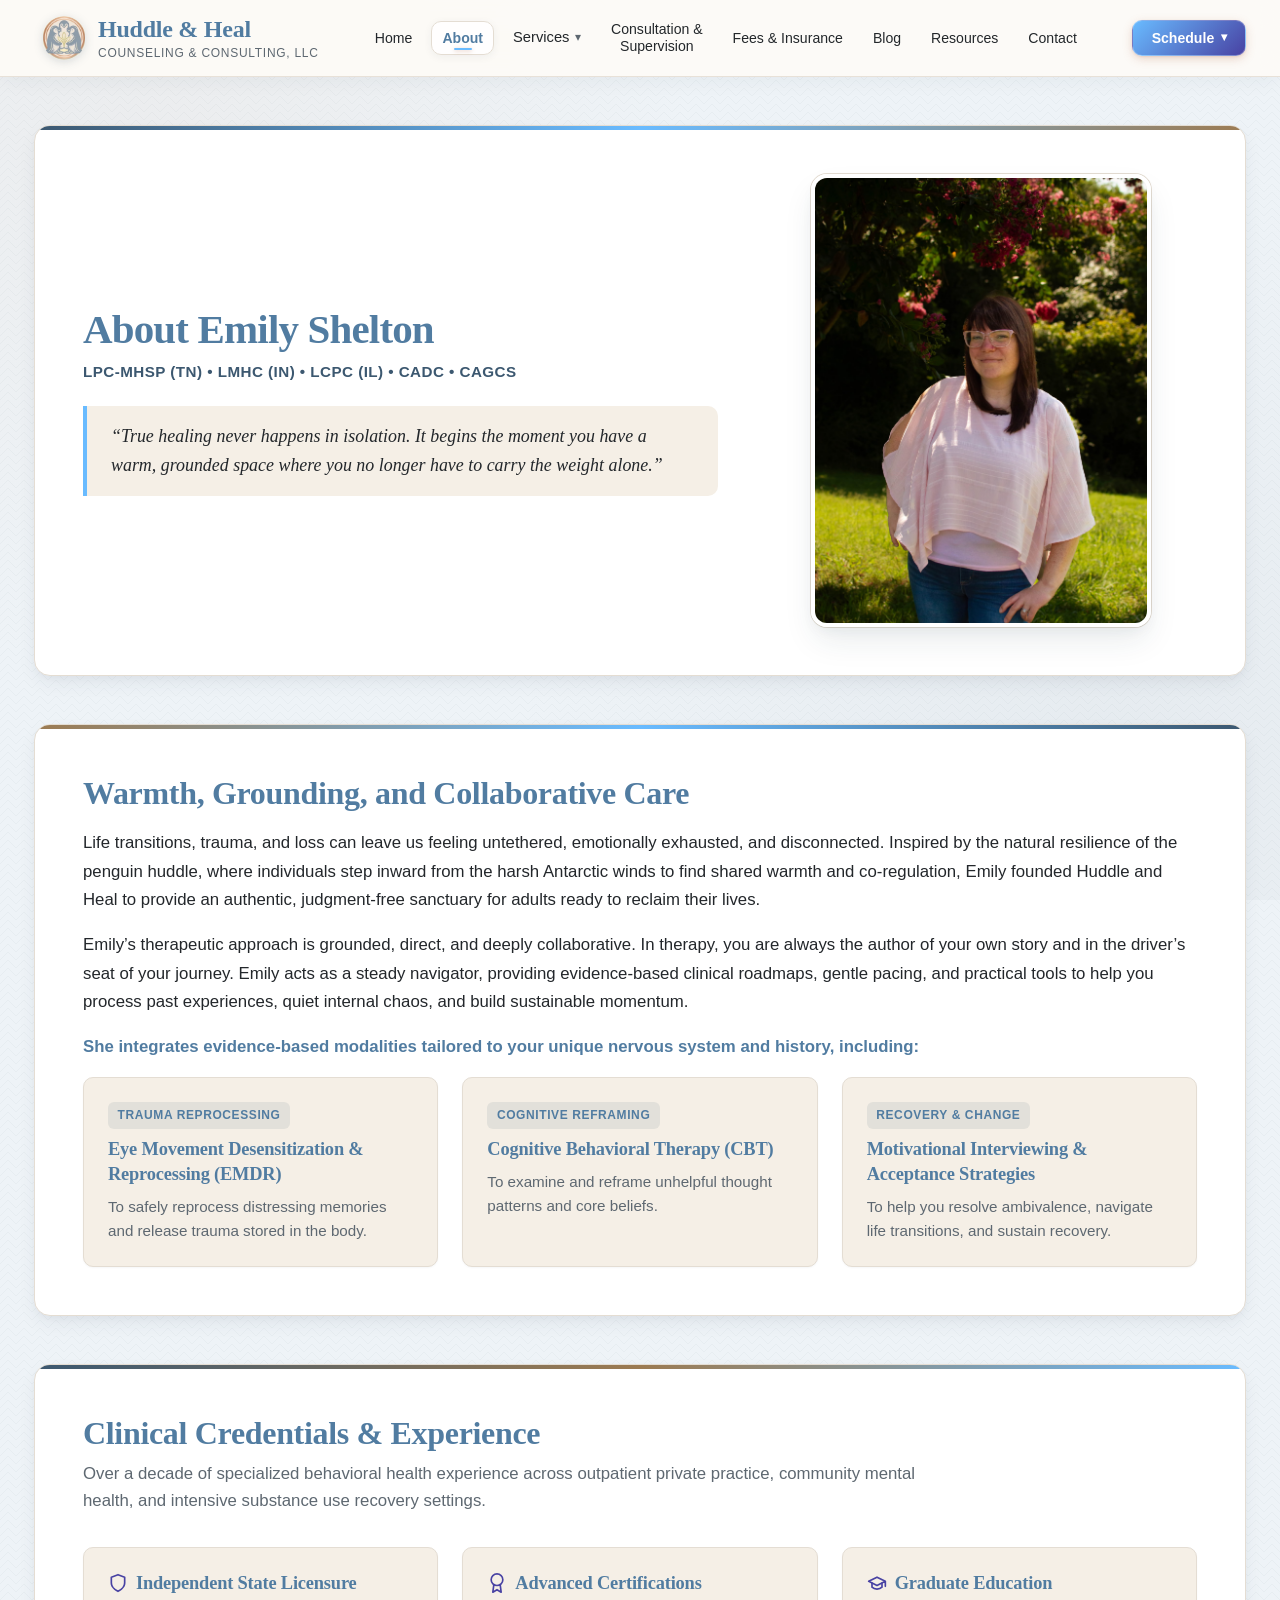
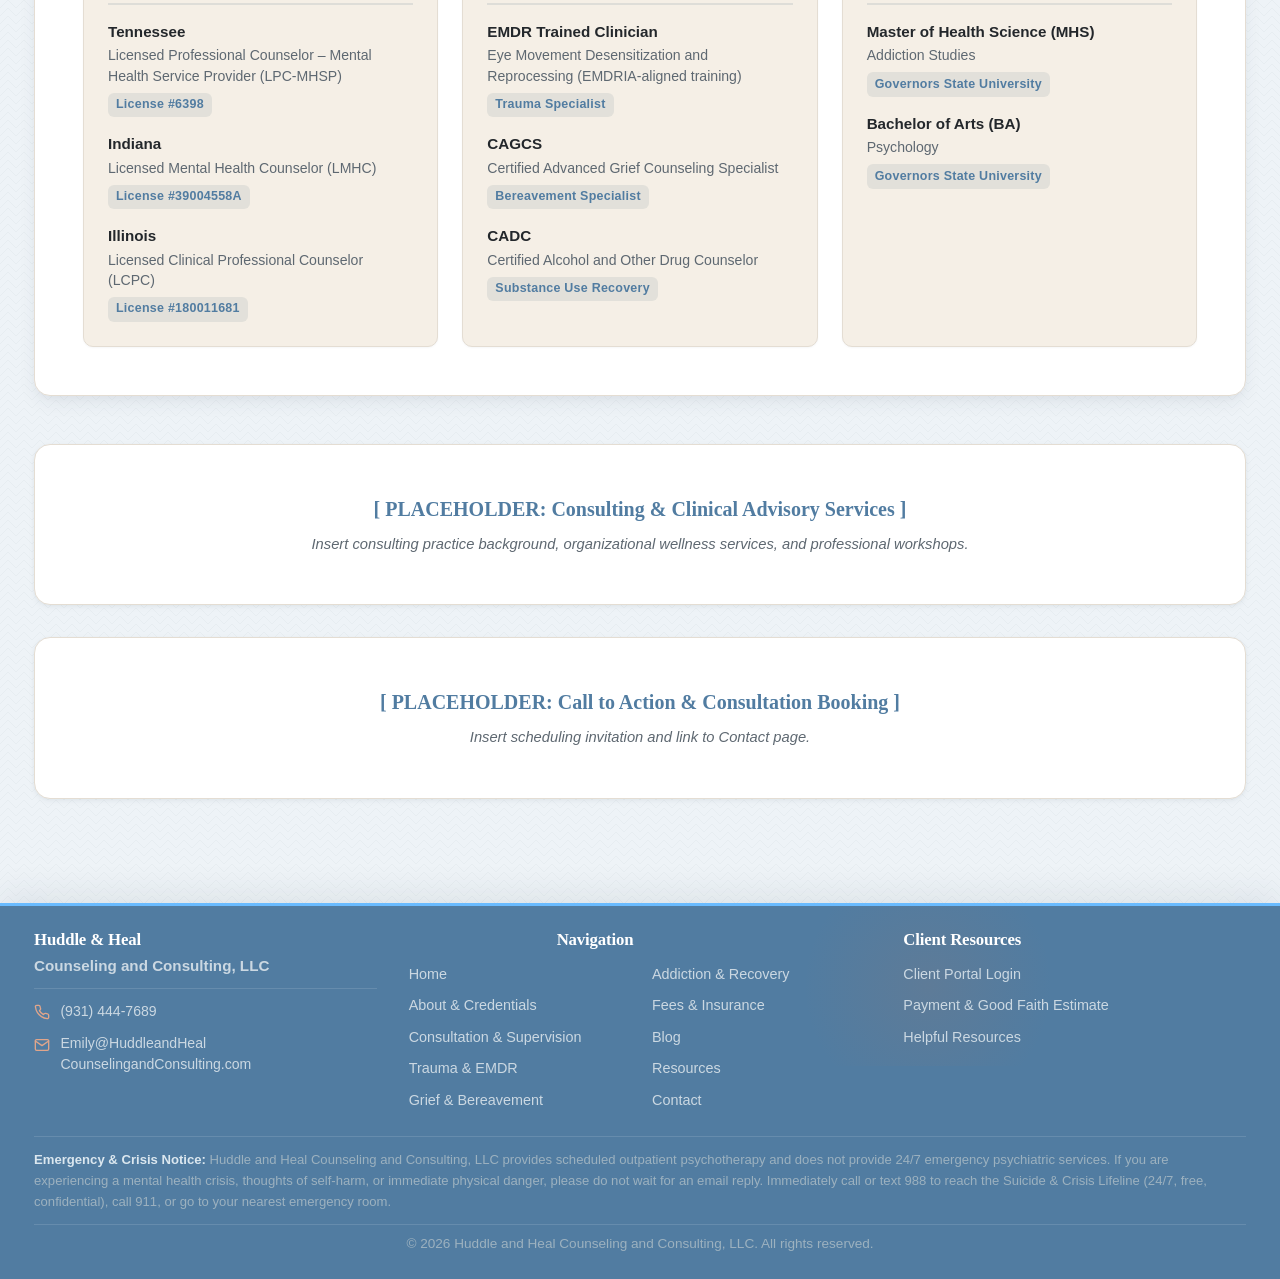
==== commit db9bd846: "Added temporary About section content" ====
--- a/about.html
+++ b/about.html
@@ -70,32 +70,176 @@
     <div class="container">
 
       <!-- =================================================================
-           PLACEHOLDER: Page Header
-           Insert page title and subtitle/introductory statement here.
-           ================================================================= -->
-      <section class="placeholder-box" aria-label="Page Header Placeholder">
-        <p class="placeholder-title">[ PLACEHOLDER: Page Title &amp; Intro - About &amp; Credentials ]</p>
-        <p class="placeholder-note">Insert page heading, biographical overview statement, and counselor portrait/photo
-          placeholder.</p>
-      </section>
-
-      <!-- =================================================================
-           PLACEHOLDER: Clinical Biography & Background
-           Insert professional journey, clinical practice focus, and therapeutic style.
-           ================================================================= -->
-      <section class="placeholder-box" aria-label="Clinical Bio Placeholder">
-        <p class="placeholder-title">[ PLACEHOLDER: Professional Biography &amp; Therapeutic Style ]</p>
-        <p class="placeholder-note">Insert detailed bio narrative, relational framework, and counseling approach.</p>
-      </section>
-
-      <!-- =================================================================
-           PLACEHOLDER: Licensure, Certifications & Education
-           Insert formal credentials, state licenses, EMDR training, and degrees.
-           ================================================================= -->
-      <section class="placeholder-box" aria-label="Credentials and Education Placeholder">
-        <p class="placeholder-title">[ PLACEHOLDER: Credentials, State Licensure &amp; Certifications ]</p>
-        <p class="placeholder-note">Insert education degrees, state license numbers, EMDR certification status, and
-          professional associations.</p>
+           Section 1: Page Header & Bio Intro
+           ================================================================= -->
+      <section class="bio-hero" aria-labelledby="bio-title">
+        <div class="bio-hero-card">
+          <div class="bio-hero-content">
+            <h1 id="bio-title" class="bio-hero-title">About Emily Shelton</h1>
+            <p class="bio-hero-credentials">LPC-MHSP (TN) &bull; LMHC (IN) &bull; LCPC (IL) &bull; CADC &bull; CAGCS</p>
+            <blockquote class="bio-hero-quote">
+              <p>&ldquo;True healing never happens in isolation. It begins the moment you have a warm, grounded space
+                where you no longer have to carry the weight alone.&rdquo;</p>
+            </blockquote>
+          </div>
+          <div class="bio-hero-image-wrap">
+            <div class="bio-portrait-container">
+              <img src="assets/emily-bio.png"
+                alt="Emily Shelton, Licensed Professional Counselor and Clinical Supervisor" class="bio-portrait-img"
+                loading="eager" width="1361" height="2047">
+            </div>
+          </div>
+        </div>
+      </section>
+
+      <!-- =================================================================
+           Section 2: Clinical Biography & Therapeutic Approach
+           ================================================================= -->
+      <section class="bio-approach" aria-labelledby="approach-heading">
+        <div class="bio-approach-card">
+          <h2 id="approach-heading" class="bio-approach-heading">Warmth, Grounding, and Collaborative Care</h2>
+          <div class="bio-narrative">
+            <p>
+              Life transitions, trauma, and loss can leave us feeling untethered, emotionally exhausted, and
+              disconnected.
+              Inspired by the natural resilience of the penguin huddle, where individuals step inward from the harsh
+              Antarctic winds to find shared warmth and co-regulation, Emily founded Huddle and Heal to provide an
+              authentic, judgment-free sanctuary for adults ready to reclaim their lives.
+            </p>
+            <p>
+              Emily’s therapeutic approach is grounded, direct, and deeply collaborative. In therapy, you are always the
+              author of your own story and in the driver’s seat of your journey. Emily acts as a steady
+              navigator, providing
+              evidence-based clinical roadmaps, gentle pacing, and practical tools to help you process past experiences,
+              quiet internal chaos, and build sustainable momentum.
+            </p>
+            <p class="bio-modalities-intro">
+              She integrates evidence-based modalities tailored to your unique nervous system and history, including:
+            </p>
+          </div>
+
+          <div class="modalities-grid">
+            <div class="modality-card">
+              <span class="modality-badge">Trauma Reprocessing</span>
+              <h3 class="modality-heading">Eye Movement Desensitization &amp; Reprocessing (EMDR)</h3>
+              <p>To safely reprocess distressing memories and release trauma stored in the body.</p>
+            </div>
+            <div class="modality-card">
+              <span class="modality-badge">Cognitive Reframing</span>
+              <h3 class="modality-heading">Cognitive Behavioral Therapy (CBT)</h3>
+              <p>To examine and reframe unhelpful thought patterns and core beliefs.</p>
+            </div>
+            <div class="modality-card">
+              <span class="modality-badge">Recovery &amp; Change</span>
+              <h3 class="modality-heading">Motivational Interviewing &amp; Acceptance Strategies</h3>
+              <p>To help you resolve ambivalence, navigate life transitions, and sustain recovery.</p>
+            </div>
+          </div>
+        </div>
+      </section>
+
+      <!-- =================================================================
+           Section 3: Credentials, State Licensure & Education
+           ================================================================= -->
+      <section class="credentials-section" aria-labelledby="credentials-heading">
+        <div class="credentials-card">
+          <h2 id="credentials-heading" class="credentials-heading">Clinical Credentials &amp; Experience</h2>
+          <div class="credentials-lead">
+            <p>Over a decade of specialized behavioral health experience across outpatient private practice, community
+              mental health, and intensive substance use recovery settings.</p>
+          </div>
+
+          <div class="credentials-grid">
+            <!-- Independent State Licensure Column -->
+            <div class="credential-col">
+              <div class="credential-col-header">
+                <span class="credential-col-icon" aria-hidden="true">
+                  <svg width="20" height="20" viewBox="0 0 24 24" fill="none" stroke="currentColor" stroke-width="2"
+                    stroke-linecap="round" stroke-linejoin="round">
+                    <path d="M12 22s8-4 8-10V5l-8-3-8 3v7c0 6 8 10 8 10z"></path>
+                  </svg>
+                </span>
+                <h3 class="credential-col-title">Independent State Licensure</h3>
+              </div>
+              <ul class="credential-list">
+                <li class="credential-item">
+                  <span class="credential-item-title">Tennessee</span>
+                  <span class="credential-item-desc">Licensed Professional Counselor &ndash; Mental Health Service
+                    Provider (LPC-MHSP)</span>
+                  <span class="credential-badge">License #6398</span>
+                </li>
+                <li class="credential-item">
+                  <span class="credential-item-title">Indiana</span>
+                  <span class="credential-item-desc">Licensed Mental Health Counselor (LMHC)</span>
+                  <span class="credential-badge">License #39004558A</span>
+                </li>
+                <li class="credential-item">
+                  <span class="credential-item-title">Illinois</span>
+                  <span class="credential-item-desc">Licensed Clinical Professional Counselor (LCPC)</span>
+                  <span class="credential-badge">License #180011681</span>
+                </li>
+              </ul>
+            </div>
+
+            <!-- Advanced Clinical Certifications Column -->
+            <div class="credential-col">
+              <div class="credential-col-header">
+                <span class="credential-col-icon" aria-hidden="true">
+                  <svg width="20" height="20" viewBox="0 0 24 24" fill="none" stroke="currentColor" stroke-width="2"
+                    stroke-linecap="round" stroke-linejoin="round">
+                    <circle cx="12" cy="8" r="7"></circle>
+                    <polyline points="8.21 13.89 7 23 12 20 17 23 15.79 13.88"></polyline>
+                  </svg>
+                </span>
+                <h3 class="credential-col-title">Advanced Certifications</h3>
+              </div>
+              <ul class="credential-list">
+                <li class="credential-item">
+                  <span class="credential-item-title">EMDR Trained Clinician</span>
+                  <span class="credential-item-desc">Eye Movement Desensitization and Reprocessing (EMDRIA-aligned
+                    training)</span>
+                  <span class="credential-badge">Trauma Specialist</span>
+                </li>
+                <li class="credential-item">
+                  <span class="credential-item-title">CAGCS</span>
+                  <span class="credential-item-desc">Certified Advanced Grief Counseling Specialist</span>
+                  <span class="credential-badge">Bereavement Specialist</span>
+                </li>
+                <li class="credential-item">
+                  <span class="credential-item-title">CADC</span>
+                  <span class="credential-item-desc">Certified Alcohol and Other Drug Counselor</span>
+                  <span class="credential-badge">Substance Use Recovery</span>
+                </li>
+              </ul>
+            </div>
+
+            <!-- Education & Degrees Column -->
+            <div class="credential-col">
+              <div class="credential-col-header">
+                <span class="credential-col-icon" aria-hidden="true">
+                  <svg width="20" height="20" viewBox="0 0 24 24" fill="none" stroke="currentColor" stroke-width="2"
+                    stroke-linecap="round" stroke-linejoin="round">
+                    <path d="M22 10v6M2 10l10-5 10 5-10 5z"></path>
+                    <path d="M6 12v5c3 3 9 3 12 0v-5"></path>
+                  </svg>
+                </span>
+                <h3 class="credential-col-title">Graduate Education</h3>
+              </div>
+              <ul class="credential-list">
+                <li class="credential-item">
+                  <span class="credential-item-title">Master of Health Science (MHS)</span>
+                  <span class="credential-item-desc">Addiction Studies</span>
+                  <span class="credential-badge">Governors State University</span>
+                </li>
+                <li class="credential-item">
+                  <span class="credential-item-title">Bachelor of Arts (BA)</span>
+                  <span class="credential-item-desc">Psychology</span>
+                  <span class="credential-badge">Governors State University</span>
+                </li>
+              </ul>
+            </div>
+          </div>
+        </div>
       </section>
 
       <!-- =================================================================
--- a/css/styles.css
+++ b/css/styles.css
@@ -644,6 +644,386 @@
 }
 
 /* ==========================================================================
+   Bio Hero Section (About Page)
+   ========================================================================== */
+.bio-hero {
+  margin-bottom: var(--space-2xl);
+}
+
+.bio-hero-card {
+  position: relative;
+  background-color: var(--color-bg-surface);
+  border: 1px solid var(--color-border);
+  border-radius: var(--border-radius-lg);
+  box-shadow: var(--shadow-md);
+  padding: var(--space-xl);
+  display: grid;
+  grid-template-columns: 1fr;
+  gap: var(--space-xl);
+  align-items: center;
+  overflow: hidden;
+}
+
+@media (min-width: 860px) {
+  .bio-hero-card {
+    grid-template-columns: 1.25fr 0.85fr;
+    padding: var(--space-2xl);
+    gap: var(--space-2xl);
+  }
+}
+
+/* Subtle top accent gradient stripe matching practice tokens */
+.bio-hero-card::before {
+  content: "";
+  position: absolute;
+  top: 0;
+  left: 0;
+  right: 0;
+  height: 4px;
+  background: linear-gradient(90deg, var(--color-primary) 0%, var(--color-accent) 50%, var(--color-secondary) 100%);
+}
+
+.bio-hero-content {
+  display: flex;
+  flex-direction: column;
+}
+
+.bio-hero-title {
+  font-family: var(--font-family-serif);
+  font-size: clamp(2rem, 3.2vw, 2.75rem);
+  font-weight: 700;
+  color: var(--color-primary-dark);
+  line-height: 1.15;
+  margin-bottom: var(--space-xs);
+  letter-spacing: -0.02em;
+}
+
+.bio-hero-credentials {
+  font-family: var(--font-family-sans);
+  font-size: 0.95rem;
+  font-weight: 600;
+  color: var(--color-primary);
+  letter-spacing: 0.03em;
+  margin-bottom: var(--space-lg);
+  display: inline-flex;
+  flex-wrap: wrap;
+  align-items: center;
+  gap: 0.35rem;
+  line-height: 1.4;
+}
+
+.bio-hero-quote {
+  position: relative;
+  margin: 0;
+  padding: var(--space-md) var(--space-lg);
+  background-color: var(--color-bg-alt);
+  border-left: 4px solid var(--color-accent);
+  border-radius: 0 var(--border-radius-md) var(--border-radius-md) 0;
+}
+
+.bio-hero-quote p {
+  font-family: var(--font-family-serif);
+  font-size: 1.12rem;
+  font-style: italic;
+  line-height: 1.6;
+  color: var(--color-text-main);
+  margin-bottom: 0;
+}
+
+/* Portrait Image Container & Fallback Styling */
+.bio-hero-image-wrap {
+  display: flex;
+  justify-content: center;
+  align-items: center;
+}
+
+.bio-portrait-container {
+  position: relative;
+  width: 100%;
+  max-width: 340px;
+  aspect-ratio: 3 / 4;
+  border-radius: var(--border-radius-lg);
+  overflow: hidden;
+  background: linear-gradient(135deg, var(--color-bg-alt) 0%, var(--color-primary-soft) 100%);
+  border: 4px solid var(--color-bg-surface);
+  box-shadow: var(--shadow-lg), 0 0 0 1px var(--color-border);
+}
+
+.bio-portrait-img {
+  width: 100%;
+  height: 100%;
+  object-fit: cover;
+  object-position: center 15%;
+  display: block;
+  transition: transform var(--transition-slow);
+}
+
+.bio-hero-card:hover .bio-portrait-img {
+  transform: scale(1.02);
+}
+
+/* ==========================================================================
+   Clinical Biography & Therapeutic Approach (About Page Section 2)
+   ========================================================================== */
+.bio-approach {
+  margin-bottom: var(--space-2xl);
+}
+
+.bio-approach-card {
+  position: relative;
+  background-color: var(--color-bg-surface);
+  border: 1px solid var(--color-border);
+  border-radius: var(--border-radius-lg);
+  box-shadow: var(--shadow-md);
+  padding: var(--space-xl);
+  overflow: hidden;
+}
+
+@media (min-width: 768px) {
+  .bio-approach-card {
+    padding: var(--space-2xl);
+  }
+}
+
+.bio-approach-card::before {
+  content: "";
+  position: absolute;
+  top: 0;
+  left: 0;
+  right: 0;
+  height: 4px;
+  background: linear-gradient(90deg, var(--color-secondary) 0%, var(--color-accent) 50%, var(--color-primary) 100%);
+}
+
+.bio-approach-heading {
+  font-family: var(--font-family-serif);
+  font-size: clamp(1.6rem, 2.5vw, 2.1rem);
+  font-weight: 700;
+  color: var(--color-primary-dark);
+  margin-bottom: var(--space-md);
+  letter-spacing: -0.01em;
+}
+
+.bio-narrative p {
+  font-size: 1.05rem;
+  line-height: 1.7;
+  color: var(--color-text-main);
+  margin-bottom: var(--space-md);
+}
+
+.bio-narrative .bio-modalities-intro {
+  font-weight: 600;
+  color: var(--color-primary-dark);
+  margin-bottom: var(--space-md);
+}
+
+.modalities-grid {
+  display: grid;
+  grid-template-columns: 1fr;
+  gap: var(--space-md);
+  margin-top: var(--space-md);
+}
+
+@media (min-width: 860px) {
+  .modalities-grid {
+    grid-template-columns: repeat(3, 1fr);
+    gap: var(--space-lg);
+  }
+}
+
+.modality-card {
+  background-color: var(--color-bg-alt);
+  border: 1px solid var(--color-border);
+  border-radius: var(--border-radius-md);
+  padding: var(--space-lg);
+  display: flex;
+  flex-direction: column;
+  box-shadow: var(--shadow-xs);
+  transition: transform var(--transition-base), box-shadow var(--transition-base), border-color var(--transition-fast);
+}
+
+.modality-card:hover {
+  transform: translateY(-3px);
+  box-shadow: var(--shadow-sm);
+  border-color: var(--color-secondary-light);
+}
+
+.modality-badge {
+  align-self: flex-start;
+  font-size: 0.75rem;
+  font-weight: 700;
+  letter-spacing: 0.05em;
+  text-transform: uppercase;
+  color: var(--color-primary-dark);
+  background-color: rgba(60, 88, 112, 0.1);
+  padding: 0.25rem 0.6rem;
+  border-radius: var(--border-radius-sm);
+  margin-bottom: var(--space-xs);
+}
+
+.modality-heading {
+  font-family: var(--font-family-serif);
+  font-size: 1.15rem;
+  font-weight: 600;
+  color: var(--color-primary-dark);
+  margin-bottom: var(--space-xs);
+  line-height: 1.35;
+}
+
+.modality-card p {
+  font-size: 0.95rem;
+  line-height: 1.55;
+  color: var(--color-text-muted);
+  margin-bottom: 0;
+}
+
+/* ==========================================================================
+   Clinical Credentials & Experience (About Page Section 3)
+   ========================================================================== */
+.credentials-section {
+  margin-bottom: var(--space-2xl);
+}
+
+.credentials-card {
+  position: relative;
+  background-color: var(--color-bg-surface);
+  border: 1px solid var(--color-border);
+  border-radius: var(--border-radius-lg);
+  box-shadow: var(--shadow-md);
+  padding: var(--space-xl);
+  overflow: hidden;
+}
+
+@media (min-width: 768px) {
+  .credentials-card {
+    padding: var(--space-2xl);
+  }
+}
+
+.credentials-card::before {
+  content: "";
+  position: absolute;
+  top: 0;
+  left: 0;
+  right: 0;
+  height: 4px;
+  background: linear-gradient(90deg, var(--color-primary) 0%, var(--color-secondary) 50%, var(--color-accent) 100%);
+}
+
+.credentials-heading {
+  font-family: var(--font-family-serif);
+  font-size: clamp(1.6rem, 2.5vw, 2.1rem);
+  font-weight: 700;
+  color: var(--color-primary-dark);
+  margin-bottom: var(--space-xs);
+  letter-spacing: -0.01em;
+}
+
+.credentials-lead {
+  font-size: 1.05rem;
+  line-height: 1.6;
+  color: var(--color-text-muted);
+  margin-bottom: var(--space-xl);
+  max-width: 860px;
+}
+
+.credentials-grid {
+  display: grid;
+  grid-template-columns: 1fr;
+  gap: var(--space-lg);
+}
+
+@media (min-width: 860px) {
+  .credentials-grid {
+    grid-template-columns: repeat(3, 1fr);
+  }
+}
+
+.credential-col {
+  background-color: var(--color-bg-alt);
+  border: 1px solid var(--color-border);
+  border-radius: var(--border-radius-md);
+  padding: var(--space-lg);
+  display: flex;
+  flex-direction: column;
+  box-shadow: var(--shadow-xs);
+  transition: transform var(--transition-base), box-shadow var(--transition-base), border-color var(--transition-fast);
+}
+
+.credential-col:hover {
+  transform: translateY(-2px);
+  box-shadow: var(--shadow-sm);
+  border-color: var(--color-secondary-light);
+}
+
+.credential-col-header {
+  display: flex;
+  align-items: center;
+  gap: var(--space-xs);
+  margin-bottom: var(--space-md);
+  padding-bottom: var(--space-xs);
+  border-bottom: 2px solid rgba(60, 88, 112, 0.12);
+}
+
+.credential-col-icon {
+  flex-shrink: 0;
+  color: var(--color-accent-hover);
+  display: flex;
+  align-items: center;
+  justify-content: center;
+}
+
+.credential-col-title {
+  font-family: var(--font-family-serif);
+  font-size: 1.15rem;
+  font-weight: 700;
+  color: var(--color-primary-dark);
+  margin-bottom: 0;
+  letter-spacing: -0.01em;
+}
+
+.credential-list {
+  list-style: none;
+  padding: 0;
+  margin: 0;
+  display: flex;
+  flex-direction: column;
+  gap: var(--space-md);
+}
+
+.credential-item {
+  display: flex;
+  flex-direction: column;
+  gap: 0.2rem;
+}
+
+.credential-item-title {
+  font-weight: 600;
+  color: var(--color-text-main);
+  font-size: 0.95rem;
+  line-height: 1.4;
+}
+
+.credential-item-desc {
+  font-size: 0.88rem;
+  line-height: 1.45;
+  color: var(--color-text-muted);
+}
+
+.credential-badge {
+  display: inline-block;
+  align-self: flex-start;
+  margin-top: 0.2rem;
+  font-size: 0.78rem;
+  font-weight: 600;
+  color: var(--color-primary-dark);
+  background-color: rgba(60, 88, 112, 0.1);
+  padding: 0.15rem 0.5rem;
+  border-radius: var(--border-radius-sm);
+  letter-spacing: 0.02em;
+}
+
+/* ==========================================================================
    Placeholder Box Styles - Modern Card Surface with Subtle Highlighting & Shadows
    ========================================================================== */
 .placeholder-box {
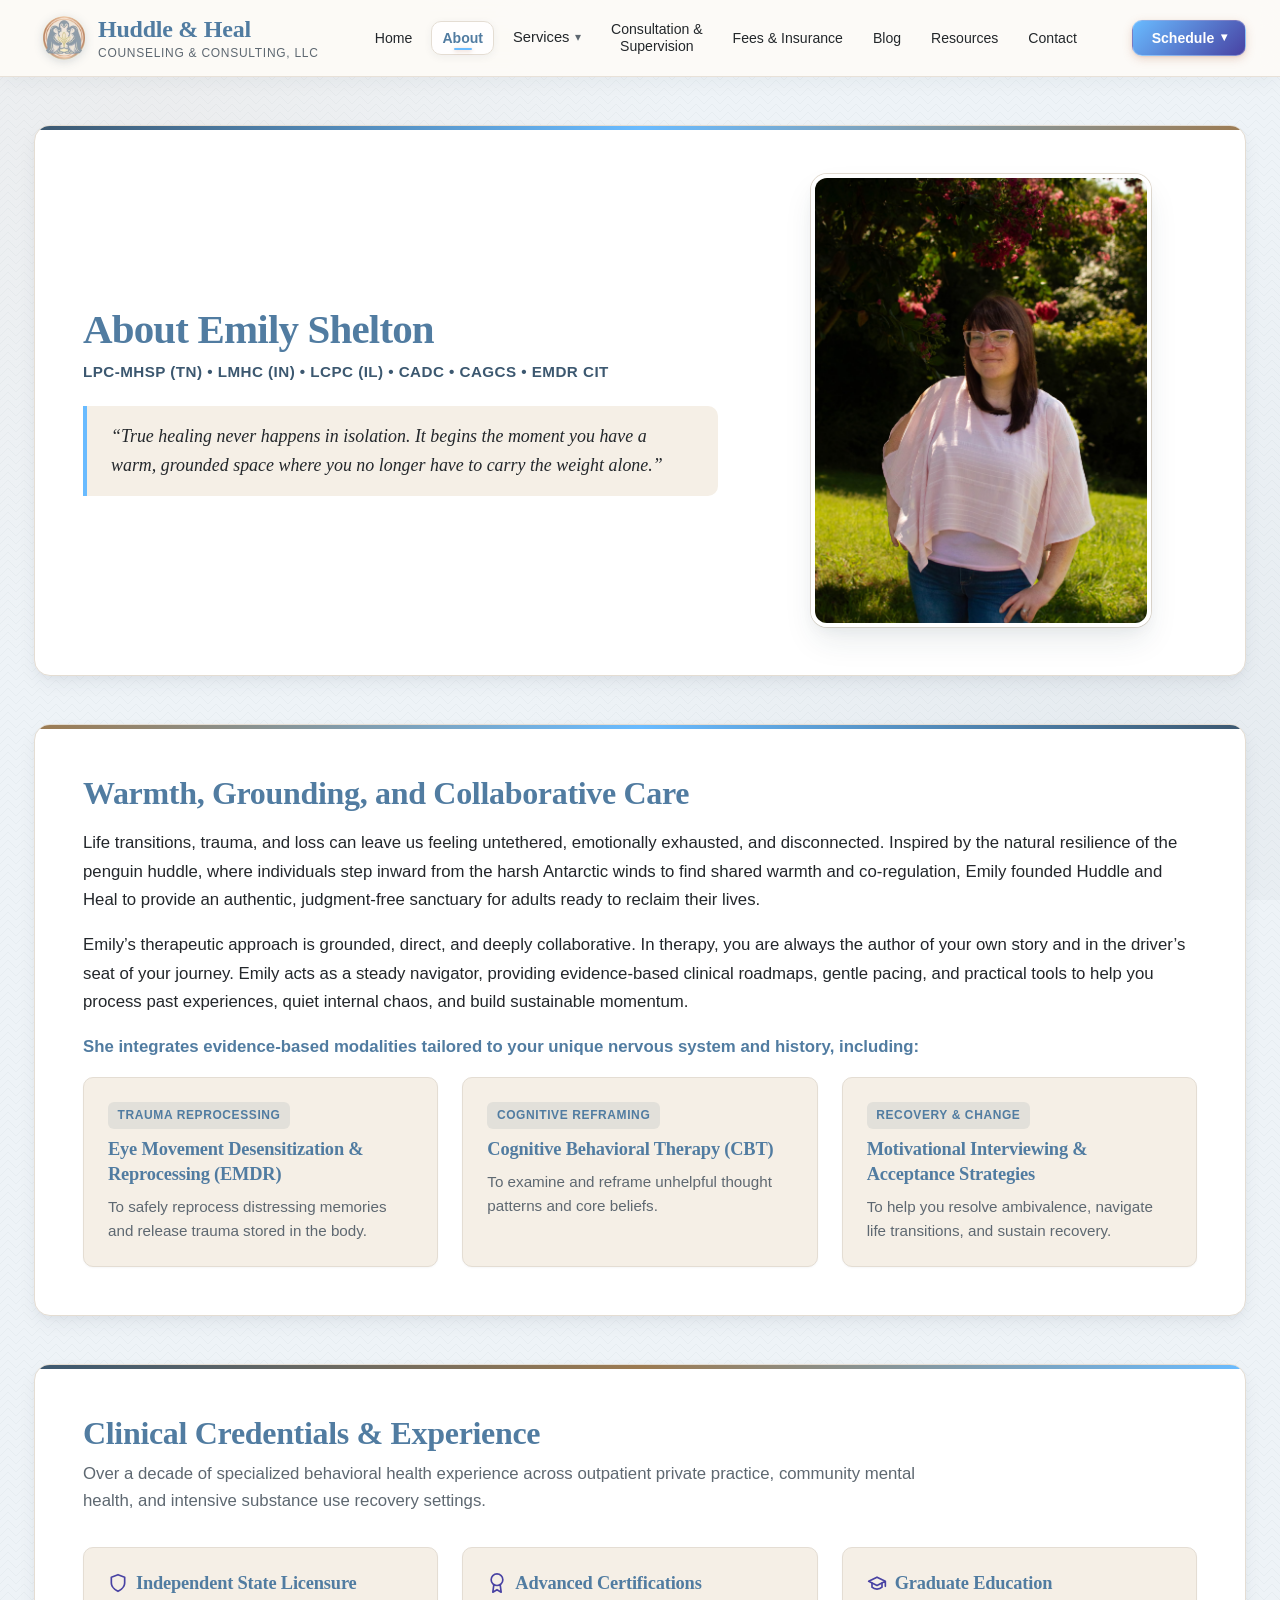
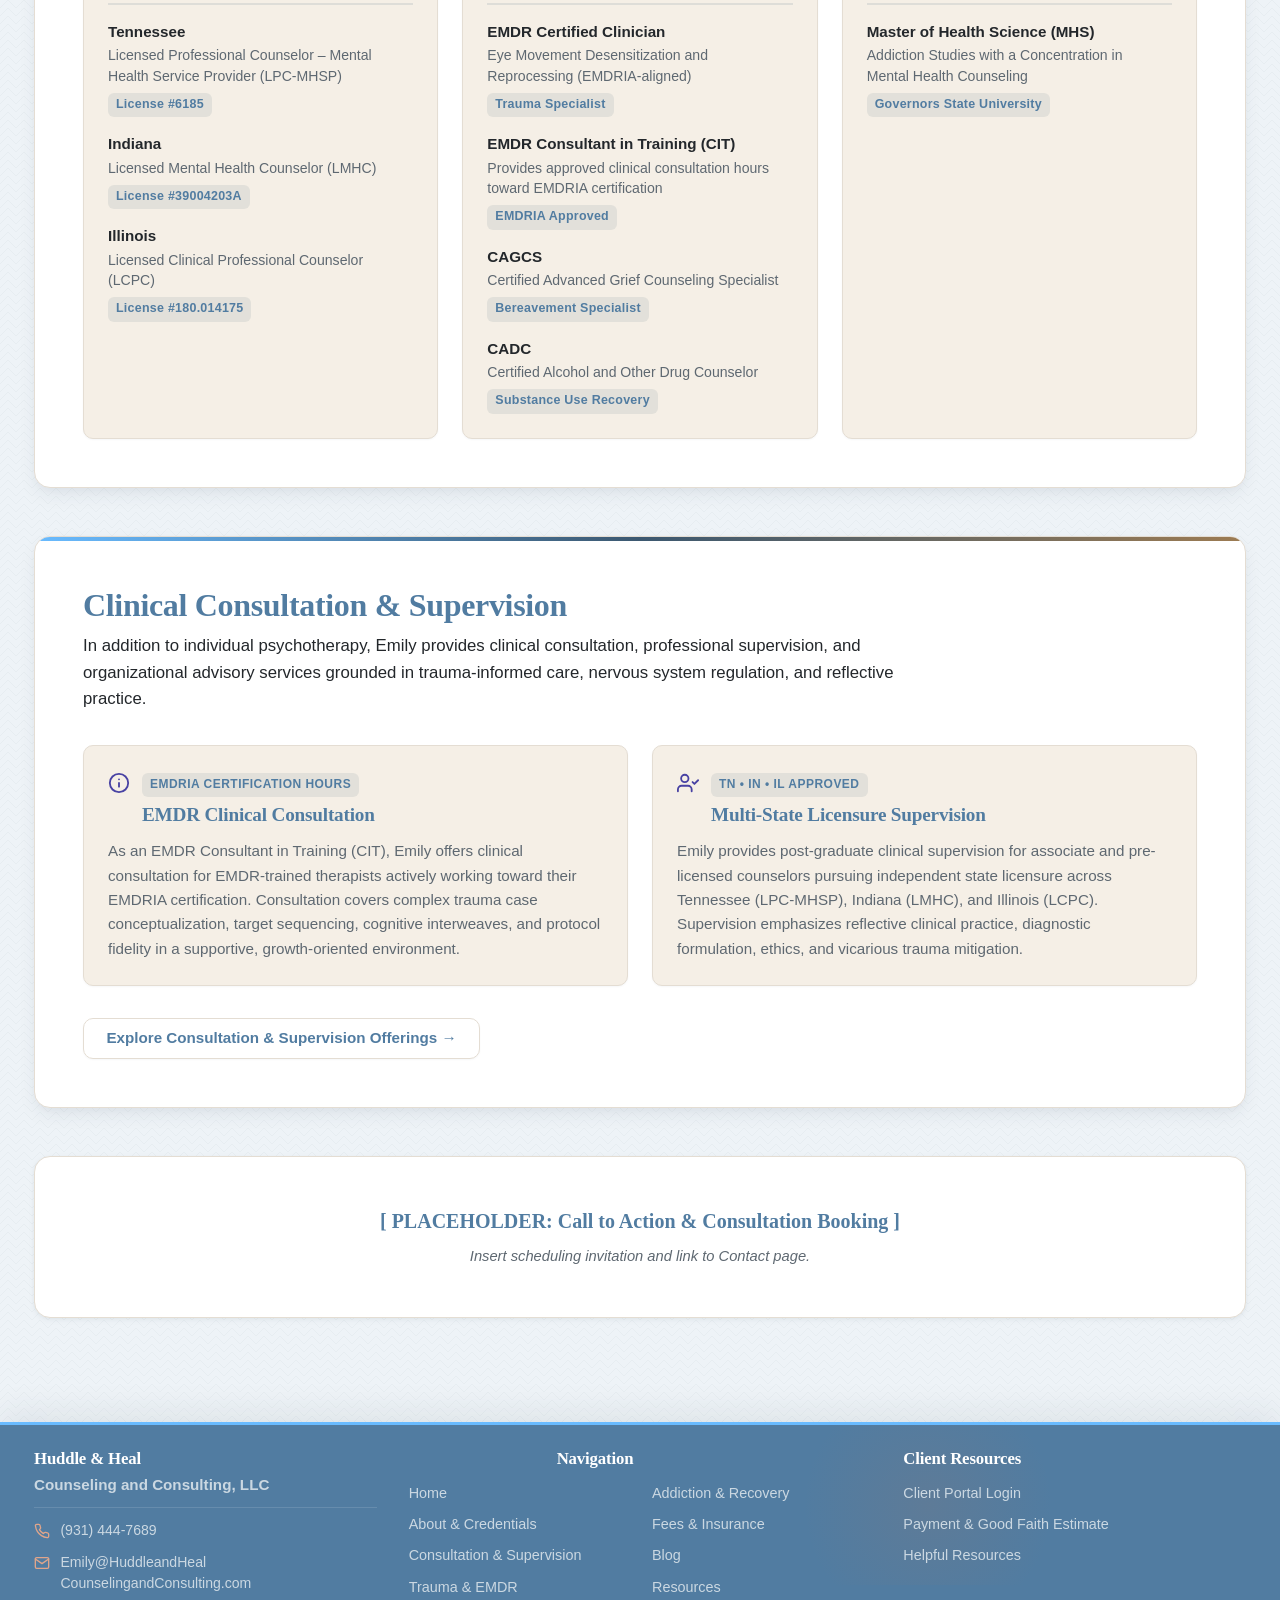
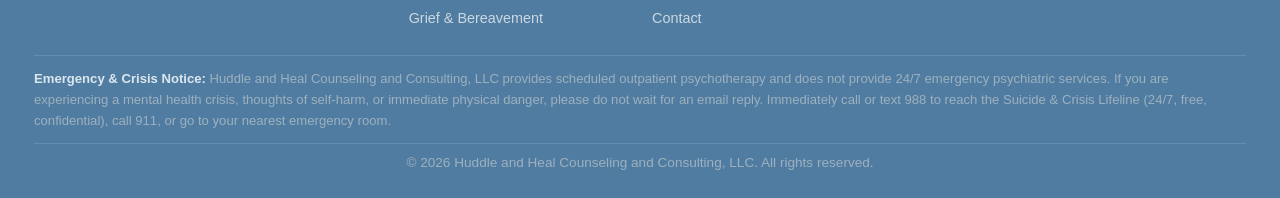
==== commit 82417867: "Updated credentials in about.html" ====
--- a/about.html
+++ b/about.html
@@ -76,7 +76,8 @@
         <div class="bio-hero-card">
           <div class="bio-hero-content">
             <h1 id="bio-title" class="bio-hero-title">About Emily Shelton</h1>
-            <p class="bio-hero-credentials">LPC-MHSP (TN) &bull; LMHC (IN) &bull; LCPC (IL) &bull; CADC &bull; CAGCS</p>
+            <p class="bio-hero-credentials">LPC-MHSP (TN) &bull; LMHC (IN) &bull; LCPC (IL) &bull; CADC &bull; CAGCS
+              &bull; EMDR CIT</p>
             <blockquote class="bio-hero-quote">
               <p>&ldquo;True healing never happens in isolation. It begins the moment you have a warm, grounded space
                 where you no longer have to carry the weight alone.&rdquo;</p>
@@ -166,17 +167,17 @@
                   <span class="credential-item-title">Tennessee</span>
                   <span class="credential-item-desc">Licensed Professional Counselor &ndash; Mental Health Service
                     Provider (LPC-MHSP)</span>
-                  <span class="credential-badge">License #6398</span>
+                  <span class="credential-badge">License #6185</span>
                 </li>
                 <li class="credential-item">
                   <span class="credential-item-title">Indiana</span>
                   <span class="credential-item-desc">Licensed Mental Health Counselor (LMHC)</span>
-                  <span class="credential-badge">License #39004558A</span>
+                  <span class="credential-badge">License #39004203A</span>
                 </li>
                 <li class="credential-item">
                   <span class="credential-item-title">Illinois</span>
                   <span class="credential-item-desc">Licensed Clinical Professional Counselor (LCPC)</span>
-                  <span class="credential-badge">License #180011681</span>
+                  <span class="credential-badge">License #180.014175</span>
                 </li>
               </ul>
             </div>
@@ -195,10 +196,16 @@
               </div>
               <ul class="credential-list">
                 <li class="credential-item">
-                  <span class="credential-item-title">EMDR Trained Clinician</span>
-                  <span class="credential-item-desc">Eye Movement Desensitization and Reprocessing (EMDRIA-aligned
-                    training)</span>
+                  <span class="credential-item-title">EMDR Certified Clinician</span>
+                  <span class="credential-item-desc">Eye Movement Desensitization and Reprocessing
+                    (EMDRIA-aligned)</span>
                   <span class="credential-badge">Trauma Specialist</span>
+                </li>
+                <li class="credential-item">
+                  <span class="credential-item-title">EMDR Consultant in Training (CIT)</span>
+                  <span class="credential-item-desc">Provides approved clinical consultation hours toward EMDRIA
+                    certification</span>
+                  <span class="credential-badge">EMDRIA Approved</span>
                 </li>
                 <li class="credential-item">
                   <span class="credential-item-title">CAGCS</span>
@@ -228,14 +235,10 @@
               <ul class="credential-list">
                 <li class="credential-item">
                   <span class="credential-item-title">Master of Health Science (MHS)</span>
-                  <span class="credential-item-desc">Addiction Studies</span>
+                  <span class="credential-item-desc">Addiction Studies with a Concentration in <br> Mental Health
+                    Counseling</span>
                   <span class="credential-badge">Governors State University</span>
                 </li>
-                <li class="credential-item">
-                  <span class="credential-item-title">Bachelor of Arts (BA)</span>
-                  <span class="credential-item-desc">Psychology</span>
-                  <span class="credential-badge">Governors State University</span>
-                </li>
               </ul>
             </div>
           </div>
@@ -243,13 +246,74 @@
       </section>
 
       <!-- =================================================================
-           PLACEHOLDER: Consulting Services
-           Insert scope of consulting work for organizations, groups, or healthcare teams.
+           Section 4: Clinical Consultation & Professional Supervision
            ================================================================= -->
-      <section class="placeholder-box" aria-label="Consulting Background Placeholder">
-        <p class="placeholder-title">[ PLACEHOLDER: Consulting &amp; Clinical Advisory Services ]</p>
-        <p class="placeholder-note">Insert consulting practice background, organizational wellness services, and
-          professional workshops.</p>
+      <section class="consulting-section" aria-labelledby="consulting-heading">
+        <div class="consulting-card">
+          <h2 id="consulting-heading" class="consulting-heading">Clinical Consultation &amp; Supervision</h2>
+          <div class="consulting-intro">
+            <p>
+              In addition to individual psychotherapy, Emily provides clinical consultation, professional supervision,
+              and organizational advisory services grounded in trauma-informed care, nervous system regulation, and
+              reflective practice.
+            </p>
+          </div>
+
+          <div class="consulting-grid">
+            <!-- EMDR Consultation Card -->
+            <div class="consulting-service-card">
+              <div class="consulting-service-header">
+                <span class="consulting-service-icon" aria-hidden="true">
+                  <svg width="22" height="22" viewBox="0 0 24 24" fill="none" stroke="currentColor" stroke-width="2"
+                    stroke-linecap="round" stroke-linejoin="round">
+                    <circle cx="12" cy="12" r="10"></circle>
+                    <path d="M12 16v-4"></path>
+                    <path d="M12 8h.01"></path>
+                  </svg>
+                </span>
+                <div>
+                  <span class="consulting-badge">EMDRIA Certification Hours</span>
+                  <h3 class="consulting-service-title">EMDR Clinical Consultation</h3>
+                </div>
+              </div>
+              <p>
+                As an EMDR Consultant in Training (CIT), Emily offers clinical consultation for EMDR-trained therapists
+                actively working toward their EMDRIA certification. Consultation covers complex trauma case
+                conceptualization, target sequencing, cognitive interweaves, and protocol fidelity in a supportive,
+                growth-oriented environment.
+              </p>
+            </div>
+
+            <!-- Licensure Supervision Card -->
+            <div class="consulting-service-card">
+              <div class="consulting-service-header">
+                <span class="consulting-service-icon" aria-hidden="true">
+                  <svg width="22" height="22" viewBox="0 0 24 24" fill="none" stroke="currentColor" stroke-width="2"
+                    stroke-linecap="round" stroke-linejoin="round">
+                    <path d="M16 21v-2a4 4 0 0 0-4-4H5a4 4 0 0 0-4 4v2"></path>
+                    <circle cx="8.5" cy="7" r="4"></circle>
+                    <polyline points="17 11 19 13 23 9"></polyline>
+                  </svg>
+                </span>
+                <div>
+                  <span class="consulting-badge">TN &bull; IN &bull; IL Approved</span>
+                  <h3 class="consulting-service-title">Multi-State Licensure Supervision</h3>
+                </div>
+              </div>
+              <p>
+                Emily provides post-graduate clinical supervision for associate and pre-licensed counselors pursuing
+                independent state licensure across Tennessee (LPC-MHSP), Indiana (LMHC), and Illinois (LCPC).
+                Supervision emphasizes reflective clinical practice, diagnostic formulation, ethics, and vicarious
+                trauma mitigation.
+              </p>
+            </div>
+          </div>
+
+          <div class="consulting-action">
+            <a href="consultation.html" class="btn btn-outline">Explore Consultation &amp; Supervision Offerings
+              &rarr;</a>
+          </div>
+        </div>
       </section>
 
       <!-- =================================================================
--- a/css/styles.css
+++ b/css/styles.css
@@ -1024,6 +1024,133 @@
 }
 
 /* ==========================================================================
+   Clinical Consultation & Supervision (About Page Section 4)
+   ========================================================================== */
+.consulting-section {
+  margin-bottom: var(--space-2xl);
+}
+
+.consulting-card {
+  position: relative;
+  background-color: var(--color-bg-surface);
+  border: 1px solid var(--color-border);
+  border-radius: var(--border-radius-lg);
+  box-shadow: var(--shadow-md);
+  padding: var(--space-xl);
+  overflow: hidden;
+}
+
+@media (min-width: 768px) {
+  .consulting-card {
+    padding: var(--space-2xl);
+  }
+}
+
+.consulting-card::before {
+  content: "";
+  position: absolute;
+  top: 0;
+  left: 0;
+  right: 0;
+  height: 4px;
+  background: linear-gradient(90deg, var(--color-accent) 0%, var(--color-primary) 50%, var(--color-secondary) 100%);
+}
+
+.consulting-heading {
+  font-family: var(--font-family-serif);
+  font-size: clamp(1.6rem, 2.5vw, 2.1rem);
+  font-weight: 700;
+  color: var(--color-primary-dark);
+  margin-bottom: var(--space-xs);
+  letter-spacing: -0.01em;
+}
+
+.consulting-intro {
+  font-size: 1.05rem;
+  line-height: 1.6;
+  color: var(--color-text-main);
+  margin-bottom: var(--space-xl);
+  max-width: 860px;
+}
+
+.consulting-grid {
+  display: grid;
+  grid-template-columns: 1fr;
+  gap: var(--space-lg);
+  margin-bottom: var(--space-xl);
+}
+
+@media (min-width: 860px) {
+  .consulting-grid {
+    grid-template-columns: repeat(2, 1fr);
+  }
+}
+
+.consulting-service-card {
+  background-color: var(--color-bg-alt);
+  border: 1px solid var(--color-border);
+  border-radius: var(--border-radius-md);
+  padding: var(--space-lg);
+  display: flex;
+  flex-direction: column;
+  box-shadow: var(--shadow-xs);
+  transition: transform var(--transition-base), box-shadow var(--transition-base), border-color var(--transition-fast);
+}
+
+.consulting-service-card:hover {
+  transform: translateY(-2px);
+  box-shadow: var(--shadow-sm);
+  border-color: var(--color-secondary-light);
+}
+
+.consulting-service-header {
+  display: flex;
+  align-items: flex-start;
+  gap: var(--space-sm);
+  margin-bottom: var(--space-sm);
+}
+
+.consulting-service-icon {
+  flex-shrink: 0;
+  color: var(--color-accent-hover);
+  margin-top: 2px;
+}
+
+.consulting-badge {
+  display: inline-block;
+  font-size: 0.75rem;
+  font-weight: 700;
+  letter-spacing: 0.04em;
+  text-transform: uppercase;
+  color: var(--color-primary-dark);
+  background-color: rgba(60, 88, 112, 0.1);
+  padding: 0.15rem 0.5rem;
+  border-radius: var(--border-radius-sm);
+  margin-bottom: 0.35rem;
+}
+
+.consulting-service-title {
+  font-family: var(--font-family-serif);
+  font-size: 1.2rem;
+  font-weight: 700;
+  color: var(--color-primary-dark);
+  margin-bottom: 0;
+  line-height: 1.3;
+}
+
+.consulting-service-card p {
+  font-size: 0.95rem;
+  line-height: 1.6;
+  color: var(--color-text-muted);
+  margin-bottom: 0;
+}
+
+.consulting-action {
+  display: flex;
+  justify-content: flex-start;
+}
+
+/* ==========================================================================
    Placeholder Box Styles - Modern Card Surface with Subtle Highlighting & Shadows
    ========================================================================== */
 .placeholder-box {
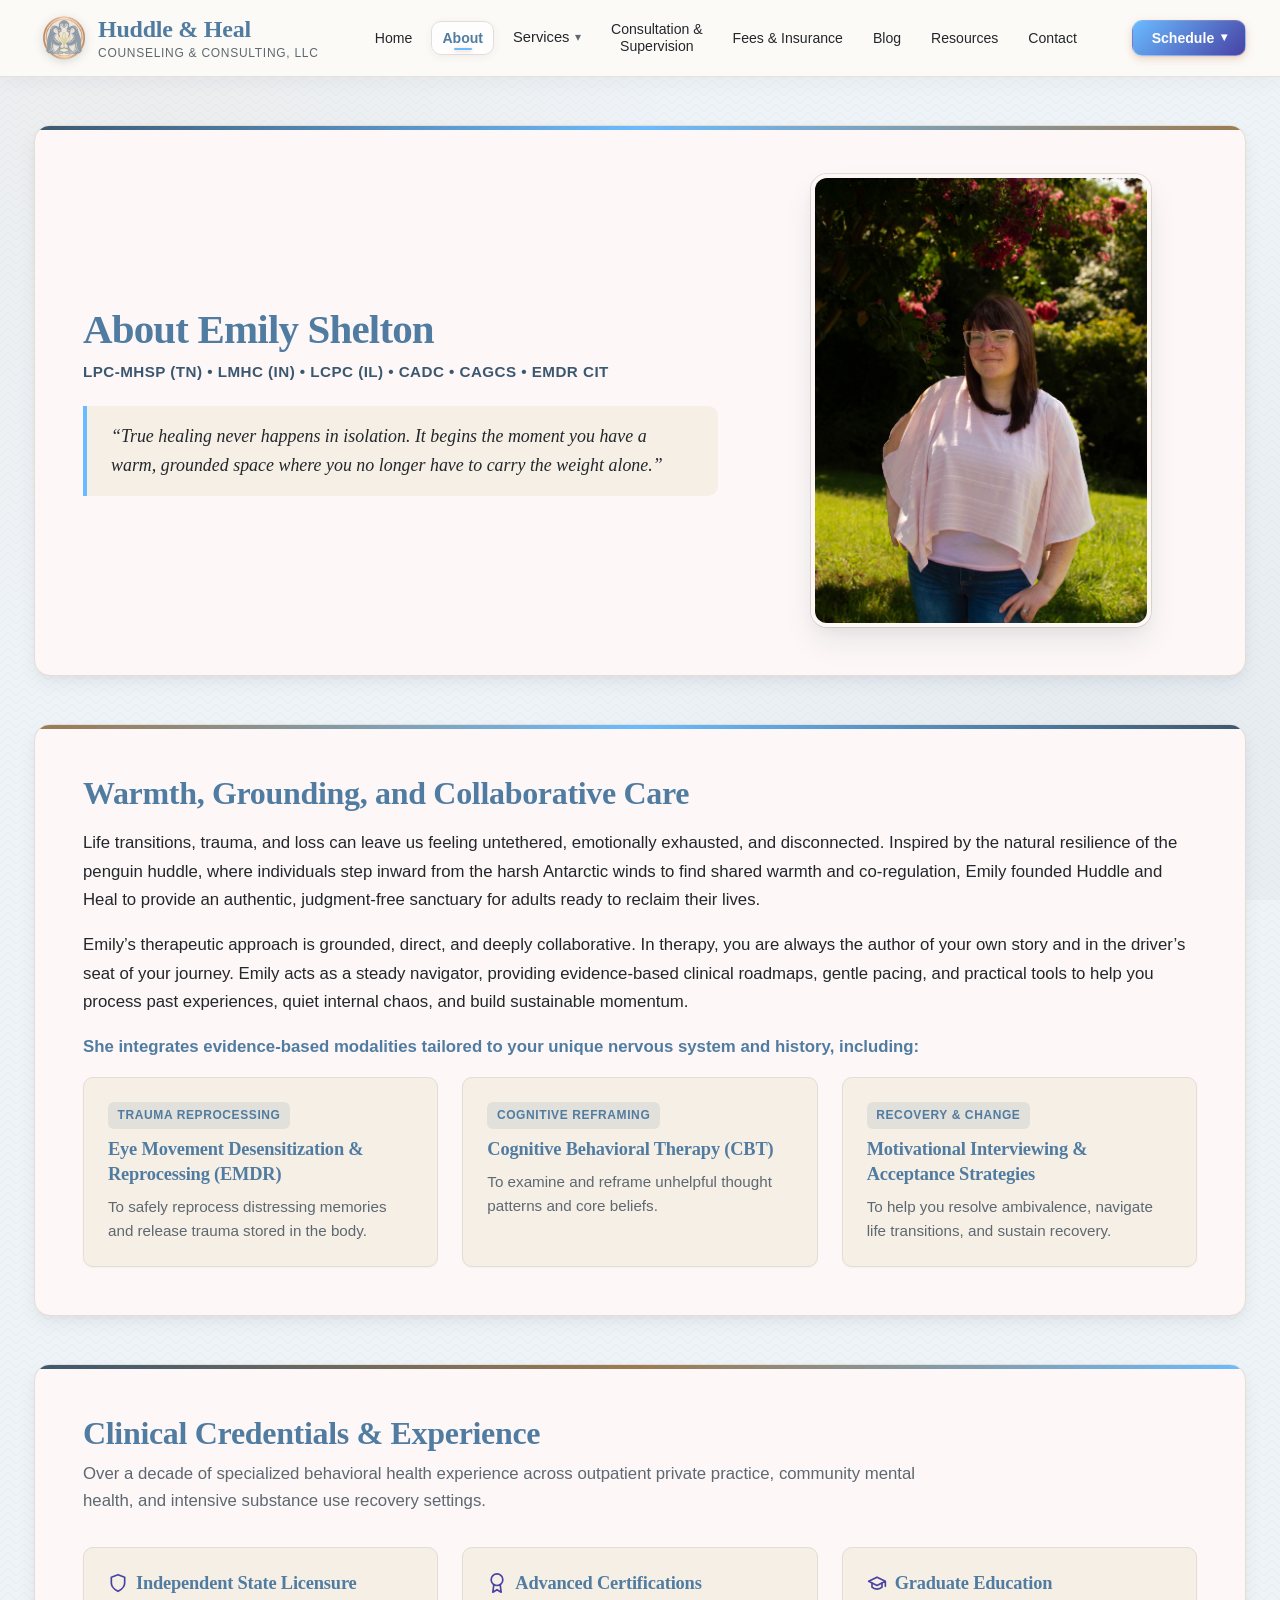
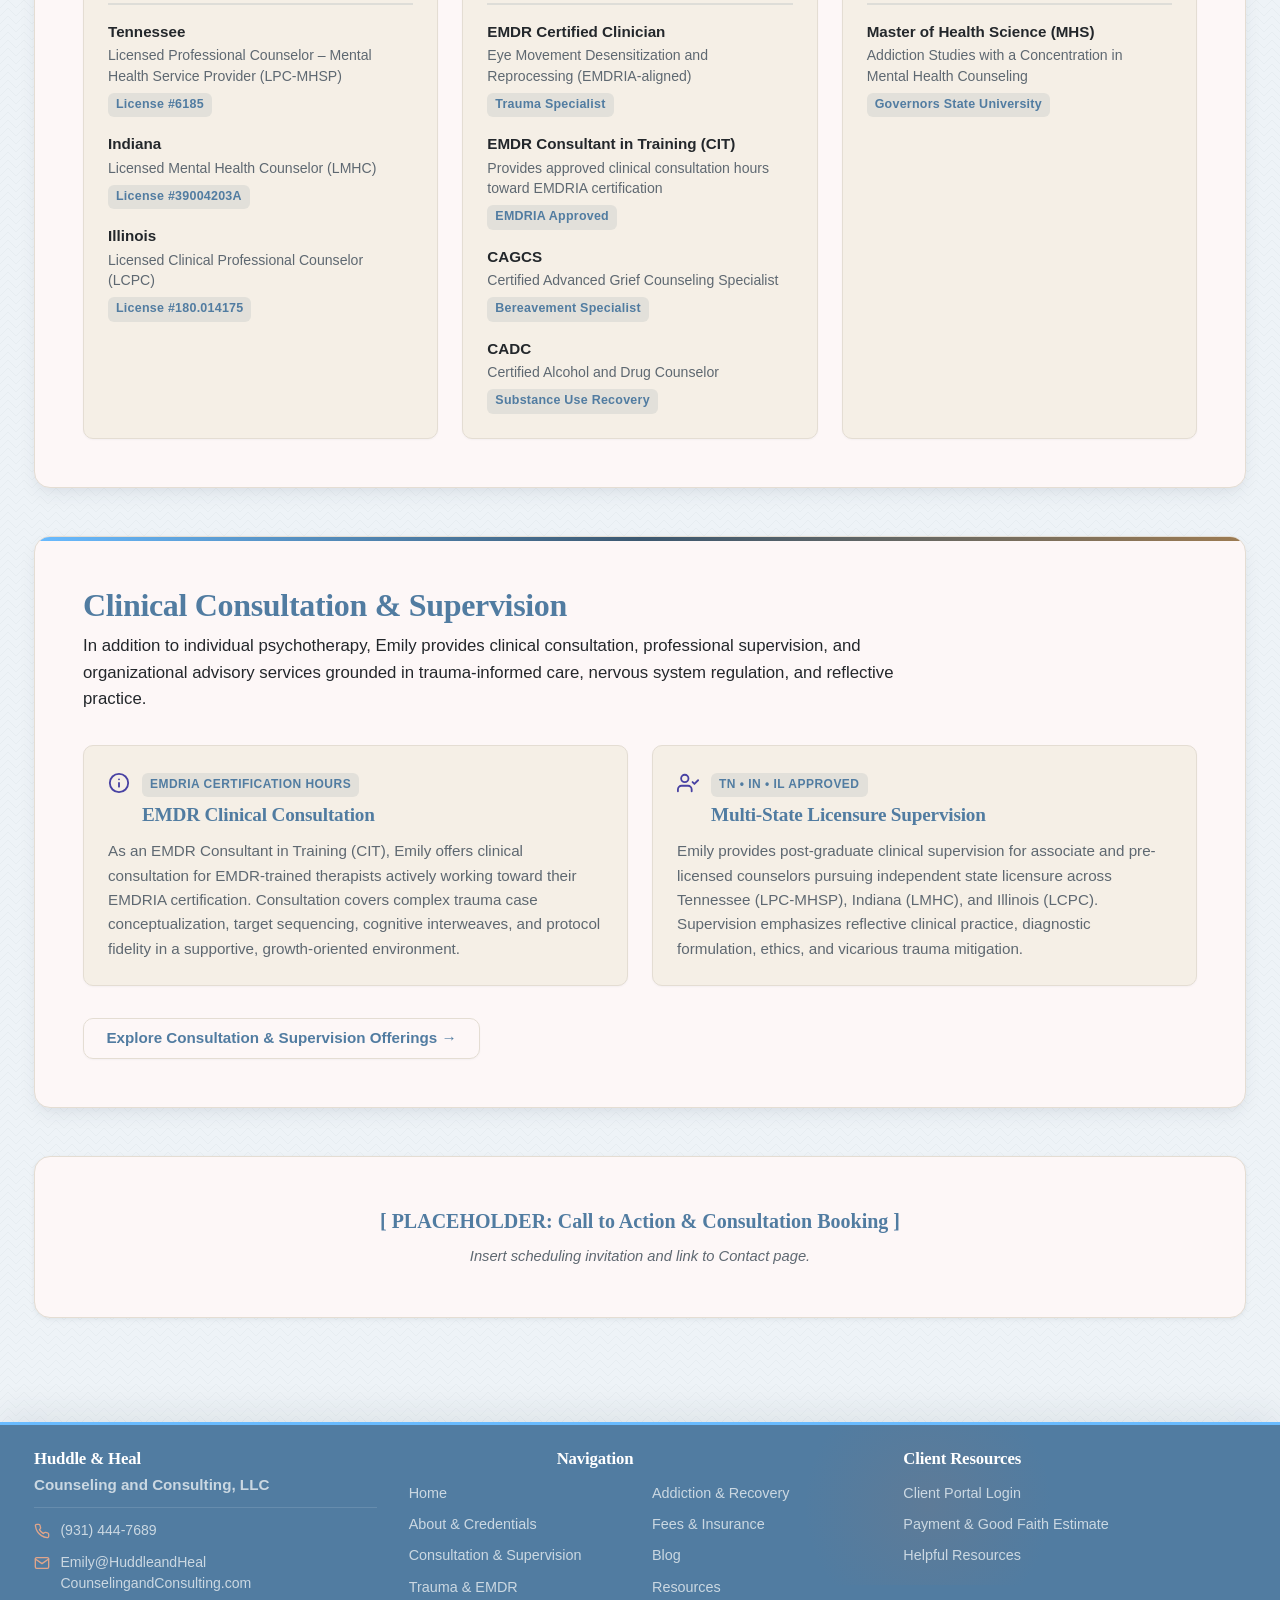
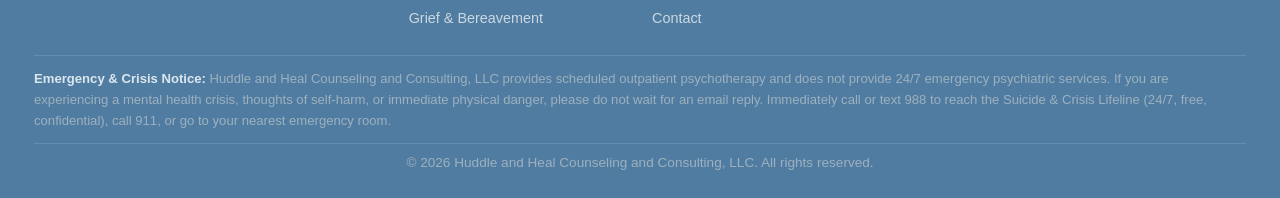
==== commit bb3d2883: "minor credential fix" ====
--- a/about.html
+++ b/about.html
@@ -214,7 +214,7 @@
                 </li>
                 <li class="credential-item">
                   <span class="credential-item-title">CADC</span>
-                  <span class="credential-item-desc">Certified Alcohol and Other Drug Counselor</span>
+                  <span class="credential-item-desc">Certified Alcohol and Drug Counselor</span>
                   <span class="credential-badge">Substance Use Recovery</span>
                 </li>
               </ul>
--- a/css/styles.css
+++ b/css/styles.css
@@ -24,7 +24,7 @@
 
   /* Warm Cream & Soft Parchment (Drawn from the logo background & inner emblem) */
   --color-bg-page: #EEF3F7;
-  --color-bg-surface: #ffffff;
+  --color-bg-surface: #fdf7f7;
   --color-bg-alt: #f5efe6;
 
   /* Typography Neutrals (Warm charcoal drawn from logo text) */
@@ -266,7 +266,7 @@
   margin-top: 2px;
 }
 
-.header-inner > nav {
+.header-inner>nav {
   display: flex;
   flex: 1;
   align-items: center;
@@ -283,7 +283,7 @@
   padding: 0;
 }
 
-.nav-menu > li:first-child {
+.nav-menu>li:first-child {
   margin-left: auto;
 }
 
@@ -1576,7 +1576,7 @@
     padding: 0.75rem 1rem;
   }
 
-  .nav-menu > li:first-child {
+  .nav-menu>li:first-child {
     margin-left: 0;
   }
 
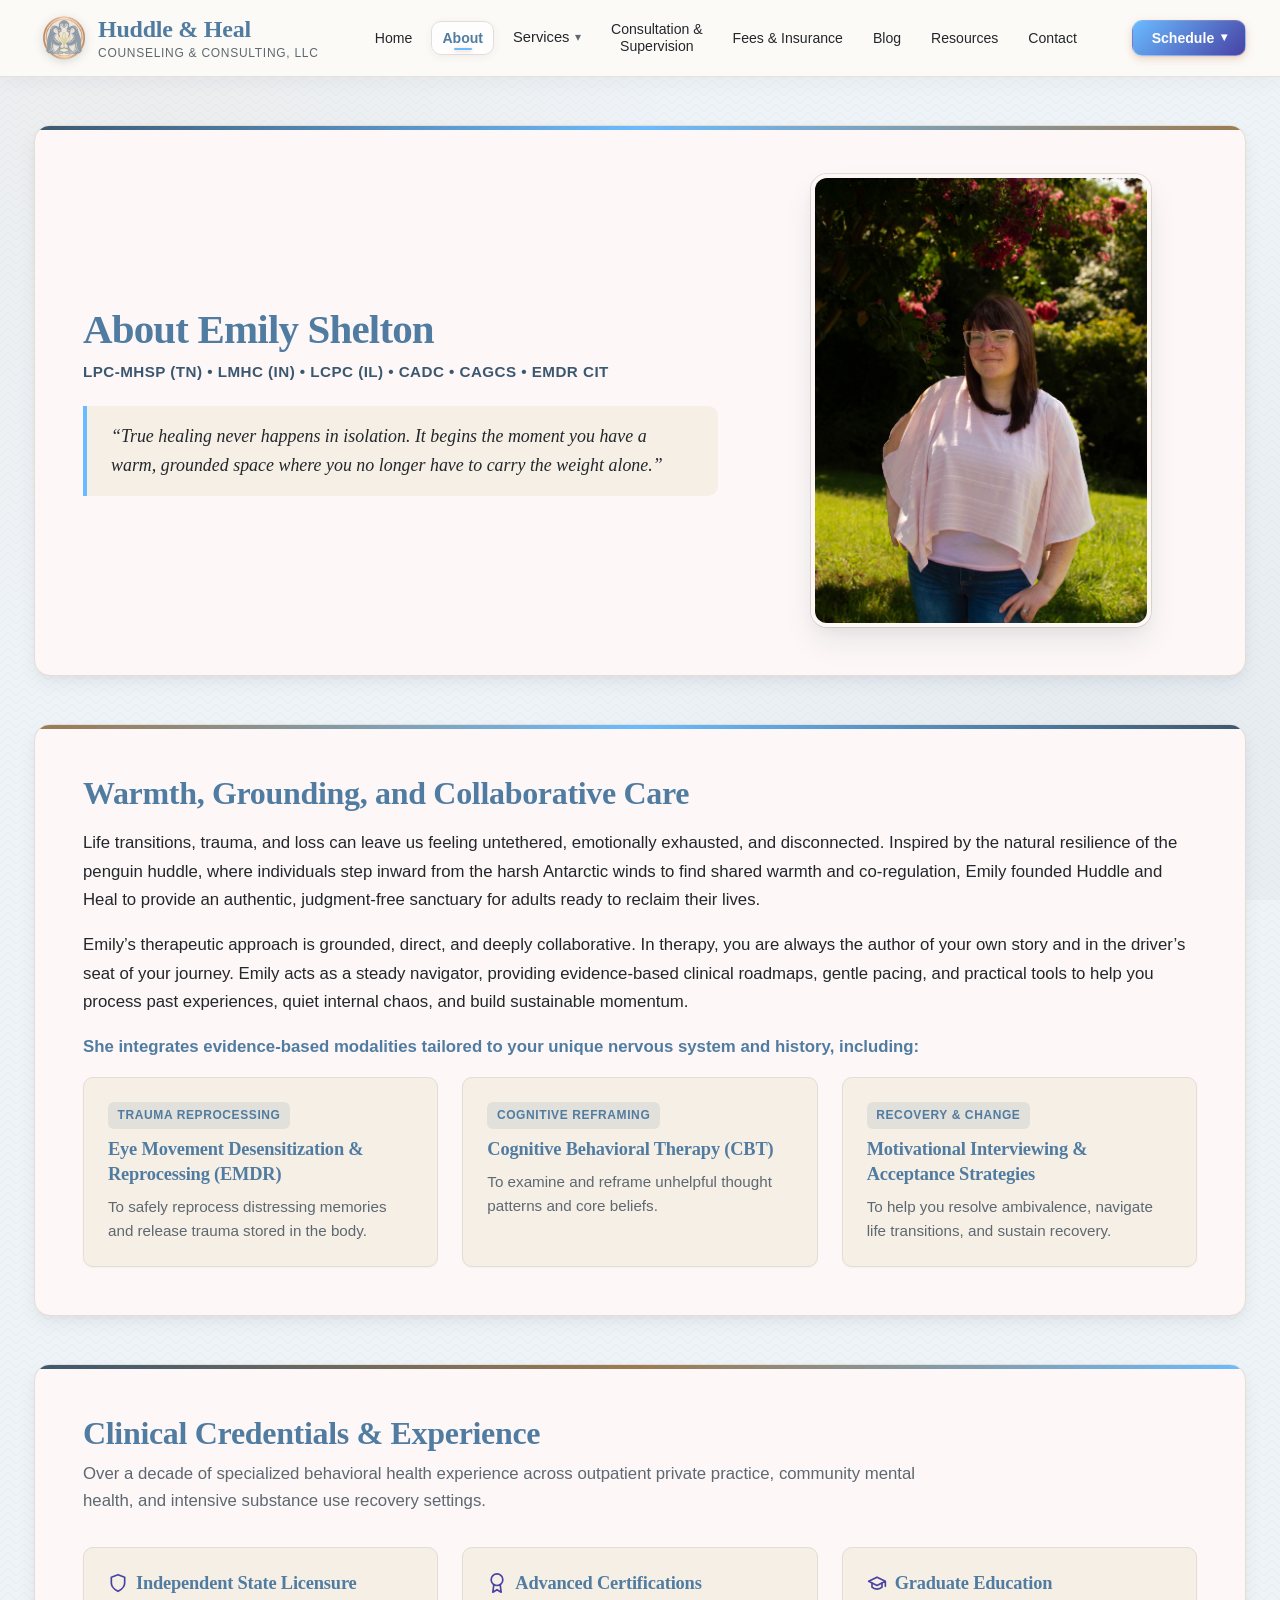
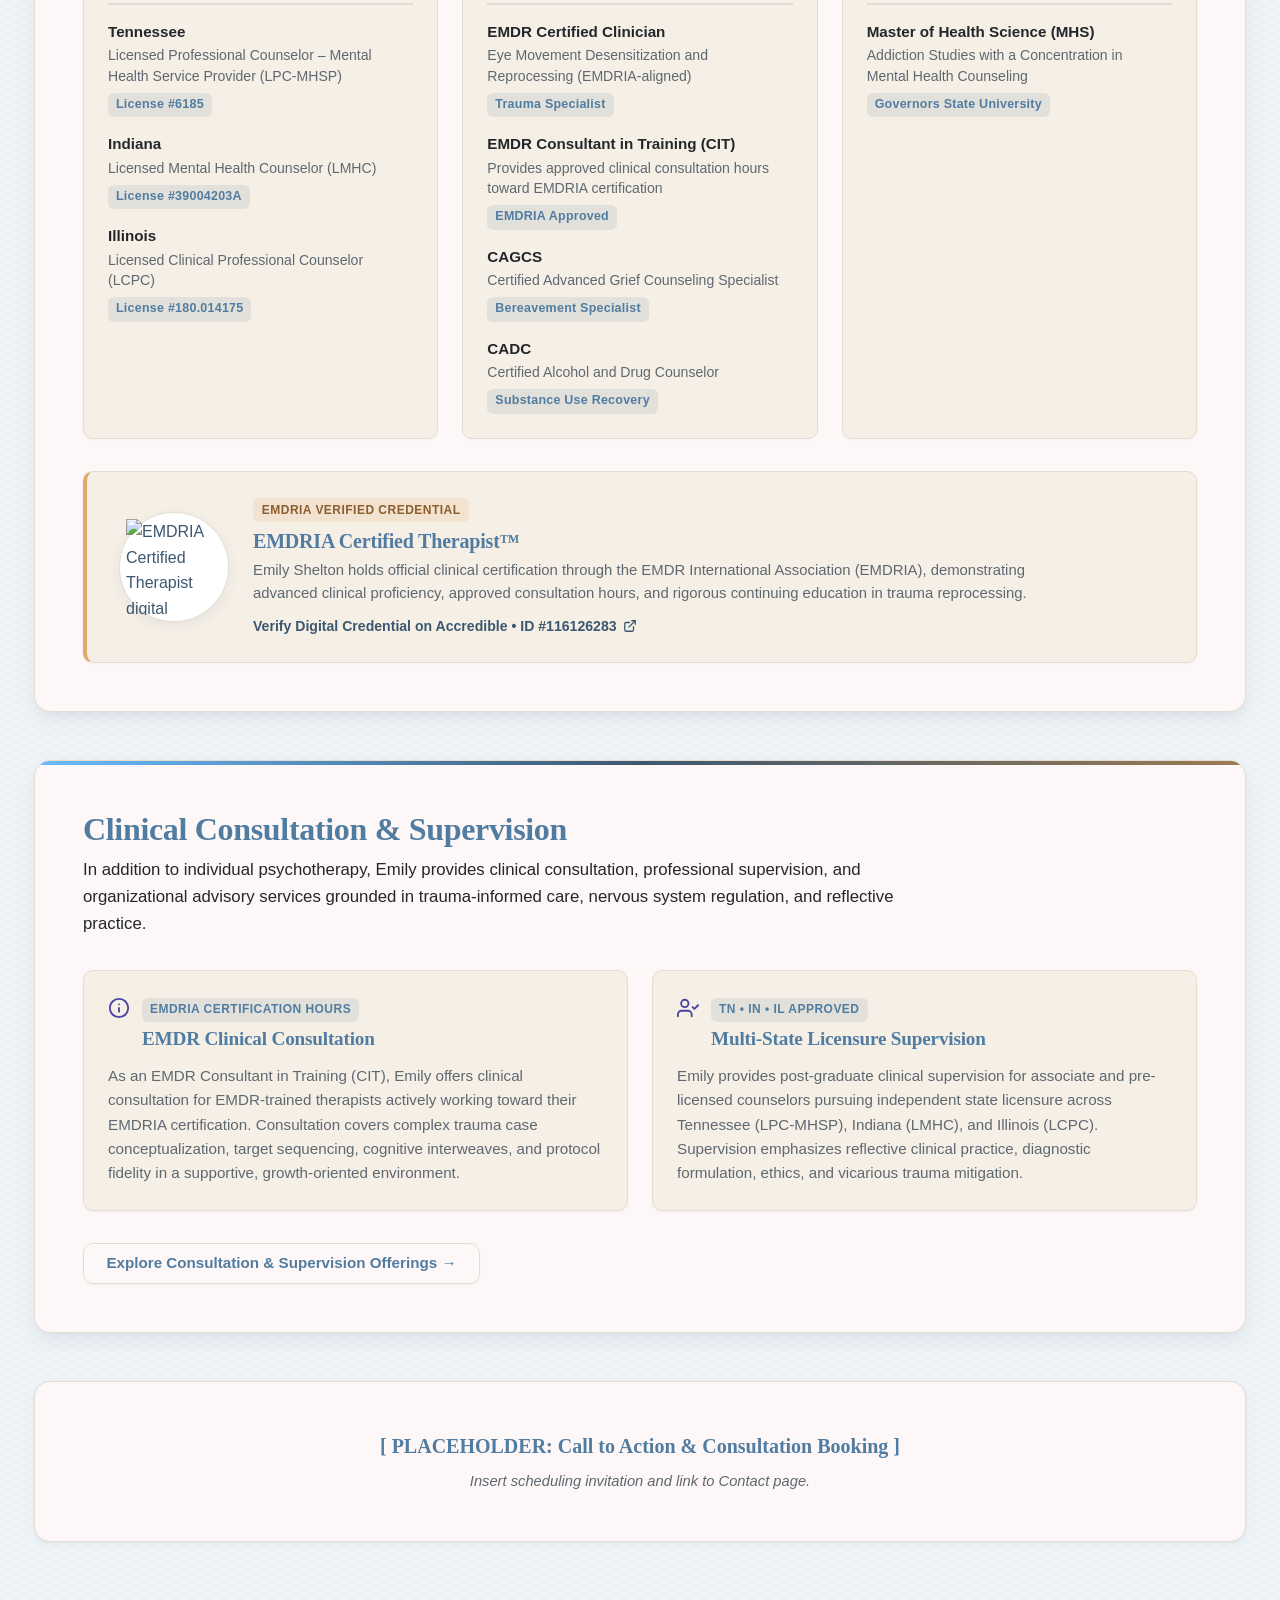
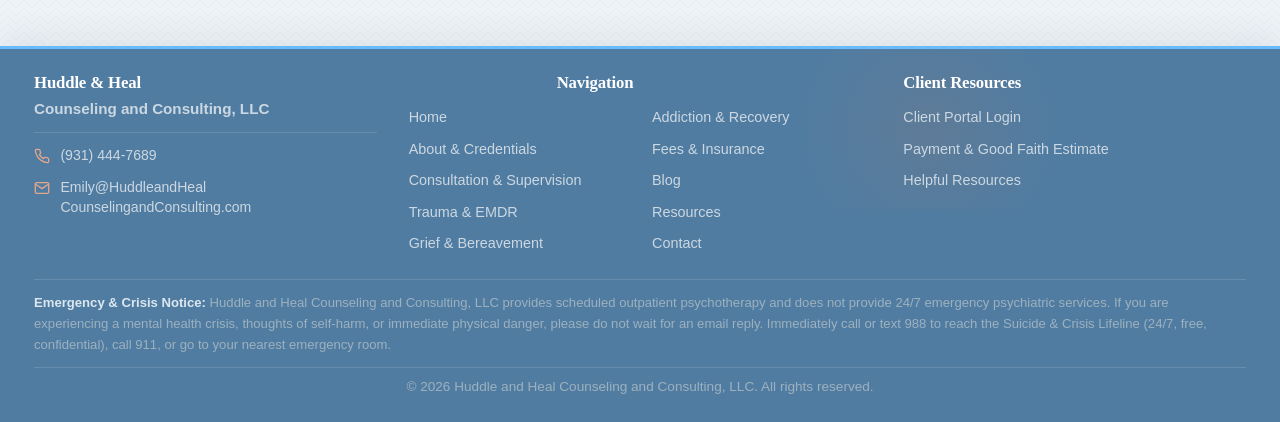
==== commit 9761220c: "Added telehealth scheduling url and credential badge" ====
--- a/about.html
+++ b/about.html
@@ -56,8 +56,8 @@
               <span class="dropdown-chevron cta-chevron" aria-hidden="true">&#9662;</span>
             </button>
             <ul class="dropdown-menu cta-dropdown-menu" aria-label="Scheduling Options">
-              <li><a href="#" class="dropdown-link">Schedule a Session</a></li>
-              <li><a href="#" class="dropdown-link">Schedule a Consultation</a></li>
+              <li><a href="https://huddleandhealcounselingandconsulting.sessionshealth.com/" class="dropdown-link" target="_blank" rel="noopener noreferrer">Schedule a Session</a></li>
+              <li><a href="https://huddleandhealcounselingandconsulting.sessionshealth.com/" class="dropdown-link" target="_blank" rel="noopener noreferrer">Schedule a Consultation</a></li>
             </ul>
           </li>
         </ul>
@@ -240,6 +240,36 @@
                   <span class="credential-badge">Governors State University</span>
                 </li>
               </ul>
+            </div>
+          </div>
+
+          <!-- Official Accredible EMDRIA Verification Banner -->
+          <div class="credential-verification-banner">
+            <a href="https://www.credential.net/116126283" target="_blank" rel="noopener noreferrer"
+              class="credential-badge-link"
+              aria-label="Verify Emily Shelton's official EMDRIA Certified Therapist credential on Accredible (opens in a new tab)">
+              <img src="https://api.accredible.com/v1/frontend/credential_website_embed_image/badge/116126283"
+                alt="EMDRIA Certified Therapist digital credential badge for Emily Shelton" class="credential-badge-img"
+                width="96" height="96" loading="lazy">
+            </a>
+            <div class="credential-verification-info">
+              <span class="verification-tag">EMDRIA Verified Credential</span>
+              <h3 class="verification-title">EMDRIA Certified Therapist&trade;</h3>
+              <p class="verification-text">
+                Emily Shelton holds official clinical certification through the EMDR International Association (EMDRIA),
+                demonstrating advanced clinical proficiency, approved consultation hours, and rigorous continuing
+                education in trauma reprocessing.
+              </p>
+              <a href="https://www.credential.net/116126283" target="_blank" rel="noopener noreferrer"
+                class="verification-link">
+                <span>Verify Digital Credential on Accredible &bull; ID #116126283</span>
+                <svg width="14" height="14" viewBox="0 0 24 24" fill="none" stroke="currentColor" stroke-width="2.2"
+                  stroke-linecap="round" stroke-linejoin="round" aria-hidden="true">
+                  <path d="M18 13v6a2 2 0 0 1-2 2H5a2 2 0 0 1-2-2V8a2 2 0 0 1 2-2h6"></path>
+                  <polyline points="15 3 21 3 21 9"></polyline>
+                  <line x1="10" y1="14" x2="21" y2="3"></line>
+                </svg>
+              </a>
             </div>
           </div>
         </div>
@@ -384,7 +414,7 @@
         <div>
           <h2 class="footer-heading">Client Resources</h2>
           <ul class="footer-links">
-            <li><a href="contact.html">Client Portal Login</a></li>
+            <li><a href="https://huddleandhealcounselingandconsulting.sessionshealth.com/" target="_blank" rel="noopener noreferrer">Client Portal Login</a></li>
             <li><a href="fees.html">Payment &amp; Good Faith Estimate</a></li>
             <li><a href="resources.html">Helpful Resources</a></li>
           </ul>
--- a/css/styles.css
+++ b/css/styles.css
@@ -1023,6 +1023,125 @@
   letter-spacing: 0.02em;
 }
 
+/* EMDRIA Accredible Verification Banner (Integrated under credentials grid) */
+.credential-verification-banner {
+  margin-top: var(--space-xl);
+  padding: var(--space-lg) var(--space-xl);
+  background-color: var(--color-bg-alt);
+  border: 1px solid var(--color-border);
+  border-left: 4px solid #e0a96d;
+  border-radius: var(--border-radius-md);
+  display: flex;
+  flex-direction: column;
+  align-items: center;
+  gap: var(--space-lg);
+  box-shadow: var(--shadow-xs);
+  transition: transform var(--transition-base), box-shadow var(--transition-base), border-color var(--transition-fast);
+}
+
+@media (min-width: 720px) {
+  .credential-verification-banner {
+    flex-direction: row;
+    align-items: center;
+    text-align: left;
+  }
+}
+
+.credential-verification-banner:hover {
+  box-shadow: var(--shadow-sm);
+  border-color: rgba(224, 169, 109, 0.6);
+}
+
+.credential-badge-link {
+  display: inline-flex;
+  align-items: center;
+  justify-content: center;
+  flex-shrink: 0;
+  padding: 6px;
+  background: #ffffff;
+  border-radius: 50%;
+  border: 1px solid rgba(228, 221, 211, 0.9);
+  box-shadow: 0 4px 12px rgba(60, 88, 112, 0.08);
+  transition: transform var(--transition-base), box-shadow var(--transition-base);
+  text-decoration: none;
+}
+
+.credential-badge-link:hover,
+.credential-badge-link:focus-visible {
+  transform: scale(1.05);
+  box-shadow: 0 6px 18px rgba(224, 169, 109, 0.35);
+  outline: 2px solid var(--color-accent);
+}
+
+.credential-badge-img {
+  width: 96px;
+  height: 96px;
+  object-fit: contain;
+  display: block;
+}
+
+.credential-verification-info {
+  flex: 1;
+}
+
+.verification-tag {
+  display: inline-flex;
+  align-items: center;
+  gap: 0.35rem;
+  font-size: 0.75rem;
+  font-weight: 700;
+  letter-spacing: 0.04em;
+  text-transform: uppercase;
+  color: #8c5e2e;
+  background-color: rgba(224, 169, 109, 0.18);
+  padding: 0.15rem 0.55rem;
+  border-radius: var(--border-radius-sm);
+  margin-bottom: 0.35rem;
+}
+
+.verification-title {
+  font-family: var(--font-family-serif);
+  font-size: 1.25rem;
+  font-weight: 700;
+  color: var(--color-primary-dark);
+  margin-bottom: 0.3rem;
+  line-height: 1.3;
+}
+
+.verification-text {
+  font-size: 0.93rem;
+  line-height: 1.55;
+  color: var(--color-text-muted);
+  margin-bottom: var(--space-xs);
+  max-width: 820px;
+}
+
+.verification-link {
+  display: inline-flex;
+  align-items: center;
+  gap: 0.4rem;
+  font-size: 0.88rem;
+  font-weight: 600;
+  color: var(--color-primary);
+  text-decoration: none;
+  transition: color var(--transition-fast);
+}
+
+.verification-link:hover,
+.verification-link:focus-visible {
+  color: var(--color-accent-hover);
+  text-decoration: underline;
+}
+
+.verification-link svg {
+  flex-shrink: 0;
+  transition: transform var(--transition-fast);
+}
+
+.verification-link:hover svg {
+  transform: translate(2px, -2px);
+}
+
 /* ==========================================================================
    Clinical Consultation & Supervision (About Page Section 4)
    ========================================================================== */
@@ -1148,6 +1267,558 @@
 .consulting-action {
   display: flex;
   justify-content: flex-start;
+}
+
+/* ==========================================================================
+   Resources Page Styles
+   ========================================================================== */
+.resources-hero-section {
+  margin-bottom: var(--space-xl);
+}
+
+.resources-hero-card {
+  position: relative;
+  background-color: var(--color-bg-surface);
+  border: 1px solid var(--color-border);
+  border-radius: var(--border-radius-lg);
+  box-shadow: var(--shadow-md);
+  padding: var(--space-2xl) var(--space-xl);
+  overflow: hidden;
+}
+
+@media (min-width: 768px) {
+  .resources-hero-card {
+    padding: var(--space-2xl) var(--space-2xl);
+  }
+}
+
+.resources-hero-card::before {
+  content: "";
+  position: absolute;
+  top: 0;
+  left: 0;
+  right: 0;
+  height: 4px;
+  background: linear-gradient(90deg, var(--color-primary) 0%, var(--color-accent) 50%, var(--color-secondary) 100%);
+}
+
+.resources-title {
+  font-family: var(--font-family-serif);
+  font-size: clamp(2rem, 3.2vw, 2.75rem);
+  font-weight: 700;
+  color: var(--color-primary-dark);
+  margin-bottom: var(--space-xs);
+  letter-spacing: -0.02em;
+}
+
+.resources-subtitle {
+  font-size: 1.15rem;
+  font-weight: 600;
+  color: var(--color-primary);
+  margin-bottom: var(--space-md);
+  line-height: 1.45;
+}
+
+.resources-lead {
+  font-size: 1.02rem;
+  line-height: 1.7;
+  color: var(--color-text-main);
+  max-width: 920px;
+  margin-bottom: 0;
+}
+
+/* 24/7 Crisis Support Banner */
+.crisis-support-section {
+  margin-bottom: var(--space-2xl);
+}
+
+.crisis-support-card {
+  position: relative;
+  background-color: #fff9f6;
+  border: 1px solid #f3d2c1;
+  border-radius: var(--border-radius-lg);
+  box-shadow: var(--shadow-sm);
+  padding: var(--space-xl);
+  overflow: hidden;
+}
+
+.crisis-support-card::before {
+  content: "";
+  position: absolute;
+  top: 0;
+  left: 0;
+  right: 0;
+  height: 4px;
+  background: linear-gradient(90deg, #d9534f 0%, #e07a5f 100%);
+}
+
+.crisis-support-header {
+  display: flex;
+  align-items: center;
+  gap: var(--space-sm);
+  margin-bottom: var(--space-md);
+}
+
+.crisis-support-icon {
+  flex-shrink: 0;
+  color: #c94a29;
+  display: flex;
+  align-items: center;
+}
+
+.crisis-support-title {
+  font-family: var(--font-family-serif);
+  font-size: 1.35rem;
+  font-weight: 700;
+  color: #2b2d42;
+  margin-bottom: 0;
+}
+
+.crisis-grid {
+  display: grid;
+  grid-template-columns: 1fr;
+  gap: var(--space-md);
+}
+
+@media (min-width: 680px) {
+  .crisis-grid {
+    grid-template-columns: repeat(2, 1fr);
+  }
+}
+
+@media (min-width: 1040px) {
+  .crisis-grid {
+    grid-template-columns: repeat(4, 1fr);
+  }
+}
+
+.crisis-item {
+  background-color: var(--color-bg-surface);
+  border: 1px solid #eed6cc;
+  border-radius: var(--border-radius-md);
+  padding: var(--space-md) var(--space-lg);
+  display: flex;
+  flex-direction: column;
+  justify-content: space-between;
+  box-shadow: var(--shadow-xs);
+  transition: transform var(--transition-base), box-shadow var(--transition-base), border-color var(--transition-fast);
+}
+
+.crisis-item:hover {
+  transform: translateY(-2px);
+  box-shadow: var(--shadow-sm);
+  border-color: #d99a80;
+}
+
+.crisis-item-name {
+  font-family: var(--font-family-serif);
+  font-size: 1.05rem;
+  font-weight: 700;
+  color: #2b2d42;
+  margin-bottom: 0.35rem;
+  line-height: 1.3;
+}
+
+.crisis-item-desc {
+  font-size: 0.85rem;
+  line-height: 1.45;
+  color: var(--color-text-muted);
+  margin-bottom: var(--space-sm);
+}
+
+.crisis-action-btn {
+  display: inline-flex;
+  align-items: center;
+  gap: 0.4rem;
+  font-size: 0.88rem;
+  font-weight: 700;
+  color: #c94a29;
+  text-decoration: none;
+  background-color: #fcf0eb;
+  padding: 0.45rem 0.8rem;
+  border-radius: var(--border-radius-sm);
+  border: 1px solid #f3d2c1;
+  transition: background-color var(--transition-fast), color var(--transition-fast);
+  align-self: flex-start;
+}
+
+.crisis-action-btn:hover {
+  background-color: #c94a29;
+  color: #ffffff;
+  text-decoration: none;
+}
+
+/* Clinical Hub Section */
+.clinical-hub-section {
+  margin-bottom: var(--space-2xl);
+}
+
+.clinical-hub-card {
+  position: relative;
+  background-color: var(--color-bg-surface);
+  border: 1px solid var(--color-border);
+  border-radius: var(--border-radius-lg);
+  box-shadow: var(--shadow-md);
+  padding: var(--space-xl);
+  overflow: hidden;
+}
+
+@media (min-width: 768px) {
+  .clinical-hub-card {
+    padding: var(--space-2xl);
+  }
+}
+
+.clinical-hub-card::before {
+  content: "";
+  position: absolute;
+  top: 0;
+  left: 0;
+  right: 0;
+  height: 4px;
+  background: linear-gradient(90deg, var(--color-secondary) 0%, var(--color-accent) 50%, var(--color-primary) 100%);
+}
+
+.clinical-hub-heading {
+  font-family: var(--font-family-serif);
+  font-size: clamp(1.6rem, 2.5vw, 2.1rem);
+  font-weight: 700;
+  color: var(--color-primary-dark);
+  margin-bottom: var(--space-xs);
+  letter-spacing: -0.01em;
+}
+
+.clinical-hub-intro {
+  font-size: 1.05rem;
+  line-height: 1.65;
+  color: var(--color-text-muted);
+  margin-bottom: var(--space-xl);
+  max-width: 860px;
+}
+
+.pillar-block {
+  margin-bottom: var(--space-2xl);
+}
+
+.pillar-block:last-child {
+  margin-bottom: 0;
+}
+
+.pillar-header {
+  display: flex;
+  align-items: center;
+  gap: var(--space-sm);
+  padding-bottom: var(--space-xs);
+  border-bottom: 2px solid rgba(60, 88, 112, 0.12);
+  margin-bottom: var(--space-lg);
+}
+
+.pillar-icon {
+  flex-shrink: 0;
+  color: var(--color-accent-hover);
+  display: flex;
+  align-items: center;
+}
+
+.pillar-title {
+  font-family: var(--font-family-serif);
+  font-size: 1.3rem;
+  font-weight: 700;
+  color: var(--color-primary-dark);
+  margin-bottom: 0;
+}
+
+.resource-cards-grid {
+  display: grid;
+  grid-template-columns: 1fr;
+  gap: var(--space-md);
+}
+
+@media (min-width: 860px) {
+  .resource-cards-grid {
+    grid-template-columns: repeat(auto-fit, minmax(280px, 1fr));
+    gap: var(--space-lg);
+  }
+}
+
+.resource-item-card {
+  background-color: var(--color-bg-alt);
+  border: 1px solid var(--color-border);
+  border-radius: var(--border-radius-md);
+  padding: var(--space-lg);
+  display: flex;
+  flex-direction: column;
+  justify-content: space-between;
+  box-shadow: var(--shadow-xs);
+  transition: transform var(--transition-base), box-shadow var(--transition-base), border-color var(--transition-fast);
+}
+
+.resource-item-card:hover {
+  transform: translateY(-3px);
+  box-shadow: var(--shadow-sm);
+  border-color: var(--color-secondary-light);
+}
+
+.resource-item-top {
+  margin-bottom: var(--space-md);
+}
+
+.resource-badge {
+  display: inline-flex;
+  align-items: center;
+  gap: 0.35rem;
+  font-size: 0.75rem;
+  font-weight: 700;
+  letter-spacing: 0.04em;
+  text-transform: uppercase;
+  color: var(--color-primary-dark);
+  background-color: rgba(60, 88, 112, 0.1);
+  padding: 0.2rem 0.55rem;
+  border-radius: var(--border-radius-sm);
+  margin-bottom: var(--space-xs);
+}
+
+.resource-badge.badge-video {
+  color: #7b2cbf;
+  background-color: rgba(123, 44, 191, 0.1);
+}
+
+.resource-item-title {
+  font-family: var(--font-family-serif);
+  font-size: 1.15rem;
+  font-weight: 700;
+  color: var(--color-primary-dark);
+  margin-bottom: var(--space-xs);
+  line-height: 1.35;
+}
+
+.resource-item-desc {
+  font-size: 0.92rem;
+  line-height: 1.55;
+  color: var(--color-text-muted);
+  margin-bottom: 0;
+}
+
+.resource-link {
+  display: inline-flex;
+  align-items: center;
+  gap: 0.45rem;
+  font-size: 0.92rem;
+  font-weight: 600;
+  color: var(--color-primary);
+  text-decoration: none;
+  border-top: 1px solid rgba(228, 221, 211, 0.8);
+  padding-top: var(--space-sm);
+  margin-top: var(--space-md);
+  transition: color var(--transition-fast);
+}
+
+.resource-link:hover,
+.resource-link:focus-visible {
+  color: var(--color-accent-hover);
+  text-decoration: underline;
+}
+
+.resource-link svg {
+  flex-shrink: 0;
+  transition: transform var(--transition-fast);
+}
+
+.resource-link:hover svg {
+  transform: translate(2px, -2px);
+}
+
+/* Somatic Grounding Tools Section */
+.grounding-section {
+  margin-bottom: var(--space-2xl);
+}
+
+.grounding-card {
+  position: relative;
+  background-color: var(--color-bg-surface);
+  border: 1px solid var(--color-border);
+  border-radius: var(--border-radius-lg);
+  box-shadow: var(--shadow-md);
+  padding: var(--space-xl);
+  overflow: hidden;
+}
+
+@media (min-width: 768px) {
+  .grounding-card {
+    padding: var(--space-2xl);
+  }
+}
+
+.grounding-card::before {
+  content: "";
+  position: absolute;
+  top: 0;
+  left: 0;
+  right: 0;
+  height: 4px;
+  background: linear-gradient(90deg, var(--color-accent) 0%, var(--color-secondary) 50%, var(--color-primary) 100%);
+}
+
+.grounding-heading {
+  font-family: var(--font-family-serif);
+  font-size: clamp(1.6rem, 2.5vw, 2.1rem);
+  font-weight: 700;
+  color: var(--color-primary-dark);
+  margin-bottom: var(--space-xs);
+  letter-spacing: -0.01em;
+}
+
+.grounding-intro {
+  font-size: 1.05rem;
+  line-height: 1.65;
+  color: var(--color-text-muted);
+  margin-bottom: var(--space-xl);
+  max-width: 860px;
+}
+
+.grounding-grid {
+  display: grid;
+  grid-template-columns: 1fr;
+  gap: var(--space-lg);
+}
+
+@media (min-width: 860px) {
+  .grounding-grid {
+    grid-template-columns: repeat(2, 1fr);
+  }
+}
+
+.grounding-tool-card {
+  background-color: var(--color-bg-alt);
+  border: 1px solid var(--color-border);
+  border-radius: var(--border-radius-md);
+  padding: var(--space-lg);
+  display: flex;
+  flex-direction: column;
+  box-shadow: var(--shadow-xs);
+  transition: transform var(--transition-base), box-shadow var(--transition-base), border-color var(--transition-fast);
+}
+
+.grounding-tool-card:hover {
+  transform: translateY(-2px);
+  box-shadow: var(--shadow-sm);
+  border-color: var(--color-secondary-light);
+}
+
+.grounding-tool-header {
+  display: flex;
+  align-items: center;
+  gap: var(--space-sm);
+  margin-bottom: var(--space-md);
+  padding-bottom: var(--space-xs);
+  border-bottom: 2px solid rgba(60, 88, 112, 0.12);
+}
+
+.grounding-tool-icon {
+  flex-shrink: 0;
+  color: var(--color-accent-hover);
+}
+
+.grounding-tool-title {
+  font-family: var(--font-family-serif);
+  font-size: 1.25rem;
+  font-weight: 700;
+  color: var(--color-primary-dark);
+  margin-bottom: 0;
+}
+
+.grounding-tool-desc {
+  font-size: 0.95rem;
+  line-height: 1.6;
+  color: var(--color-text-main);
+  margin-bottom: var(--space-md);
+}
+
+.grounding-steps {
+  list-style: none;
+  padding: 0;
+  margin: 0;
+  display: flex;
+  flex-direction: column;
+  gap: var(--space-xs);
+}
+
+.grounding-step-item {
+  display: flex;
+  align-items: flex-start;
+  gap: var(--space-sm);
+  background-color: var(--color-bg-surface);
+  border: 1px solid rgba(228, 221, 211, 0.7);
+  border-radius: var(--border-radius-sm);
+  padding: 0.65rem 0.85rem;
+}
+
+.grounding-step-num {
+  flex-shrink: 0;
+  width: 28px;
+  height: 28px;
+  border-radius: 50%;
+  background-color: var(--color-primary-soft);
+  color: var(--color-primary-dark);
+  font-weight: 700;
+  font-size: 0.85rem;
+  display: flex;
+  align-items: center;
+  justify-content: center;
+}
+
+.grounding-step-text {
+  font-size: 0.92rem;
+  line-height: 1.45;
+  color: var(--color-text-main);
+}
+
+.grounding-step-text strong {
+  color: var(--color-primary-dark);
+}
+
+/* Closing CTA Card */
+.resources-cta-section {
+  margin-bottom: var(--space-xl);
+}
+
+.resources-cta-card {
+  position: relative;
+  background-color: var(--color-bg-surface);
+  border: 1px solid var(--color-border);
+  border-radius: var(--border-radius-lg);
+  box-shadow: var(--shadow-md);
+  padding: var(--space-2xl) var(--space-xl);
+  text-align: center;
+  overflow: hidden;
+}
+
+.resources-cta-card::before {
+  content: "";
+  position: absolute;
+  top: 0;
+  left: 0;
+  right: 0;
+  height: 4px;
+  background: linear-gradient(90deg, var(--color-primary) 0%, var(--color-accent) 50%, var(--color-secondary) 100%);
+}
+
+.resources-cta-heading {
+  font-family: var(--font-family-serif);
+  font-size: clamp(1.6rem, 2.5vw, 2.1rem);
+  font-weight: 700;
+  color: var(--color-primary-dark);
+  margin-bottom: var(--space-sm);
+}
+
+.resources-cta-text {
+  font-size: 1.05rem;
+  line-height: 1.65;
+  color: var(--color-text-muted);
+  max-width: 680px;
+  margin-left: auto;
+  margin-right: auto;
+  margin-bottom: var(--space-lg);
 }
 
 /* ==========================================================================
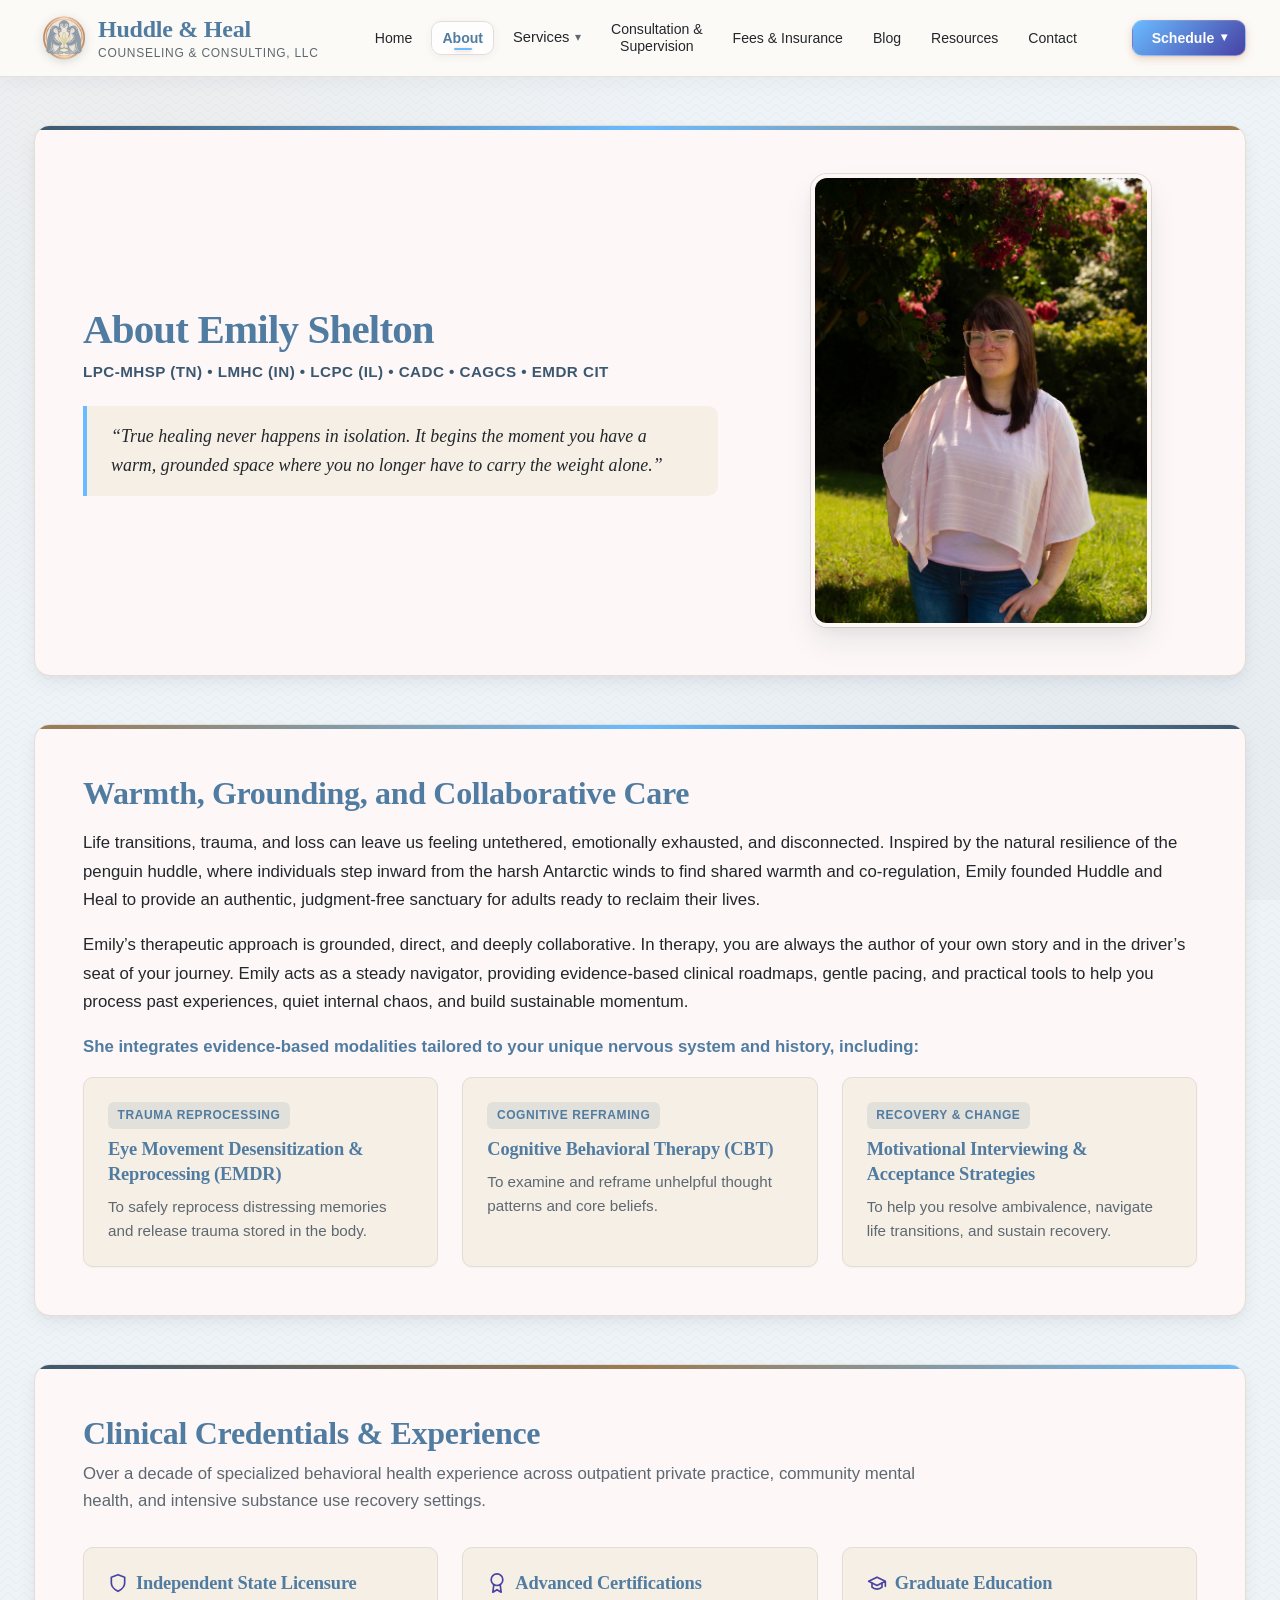
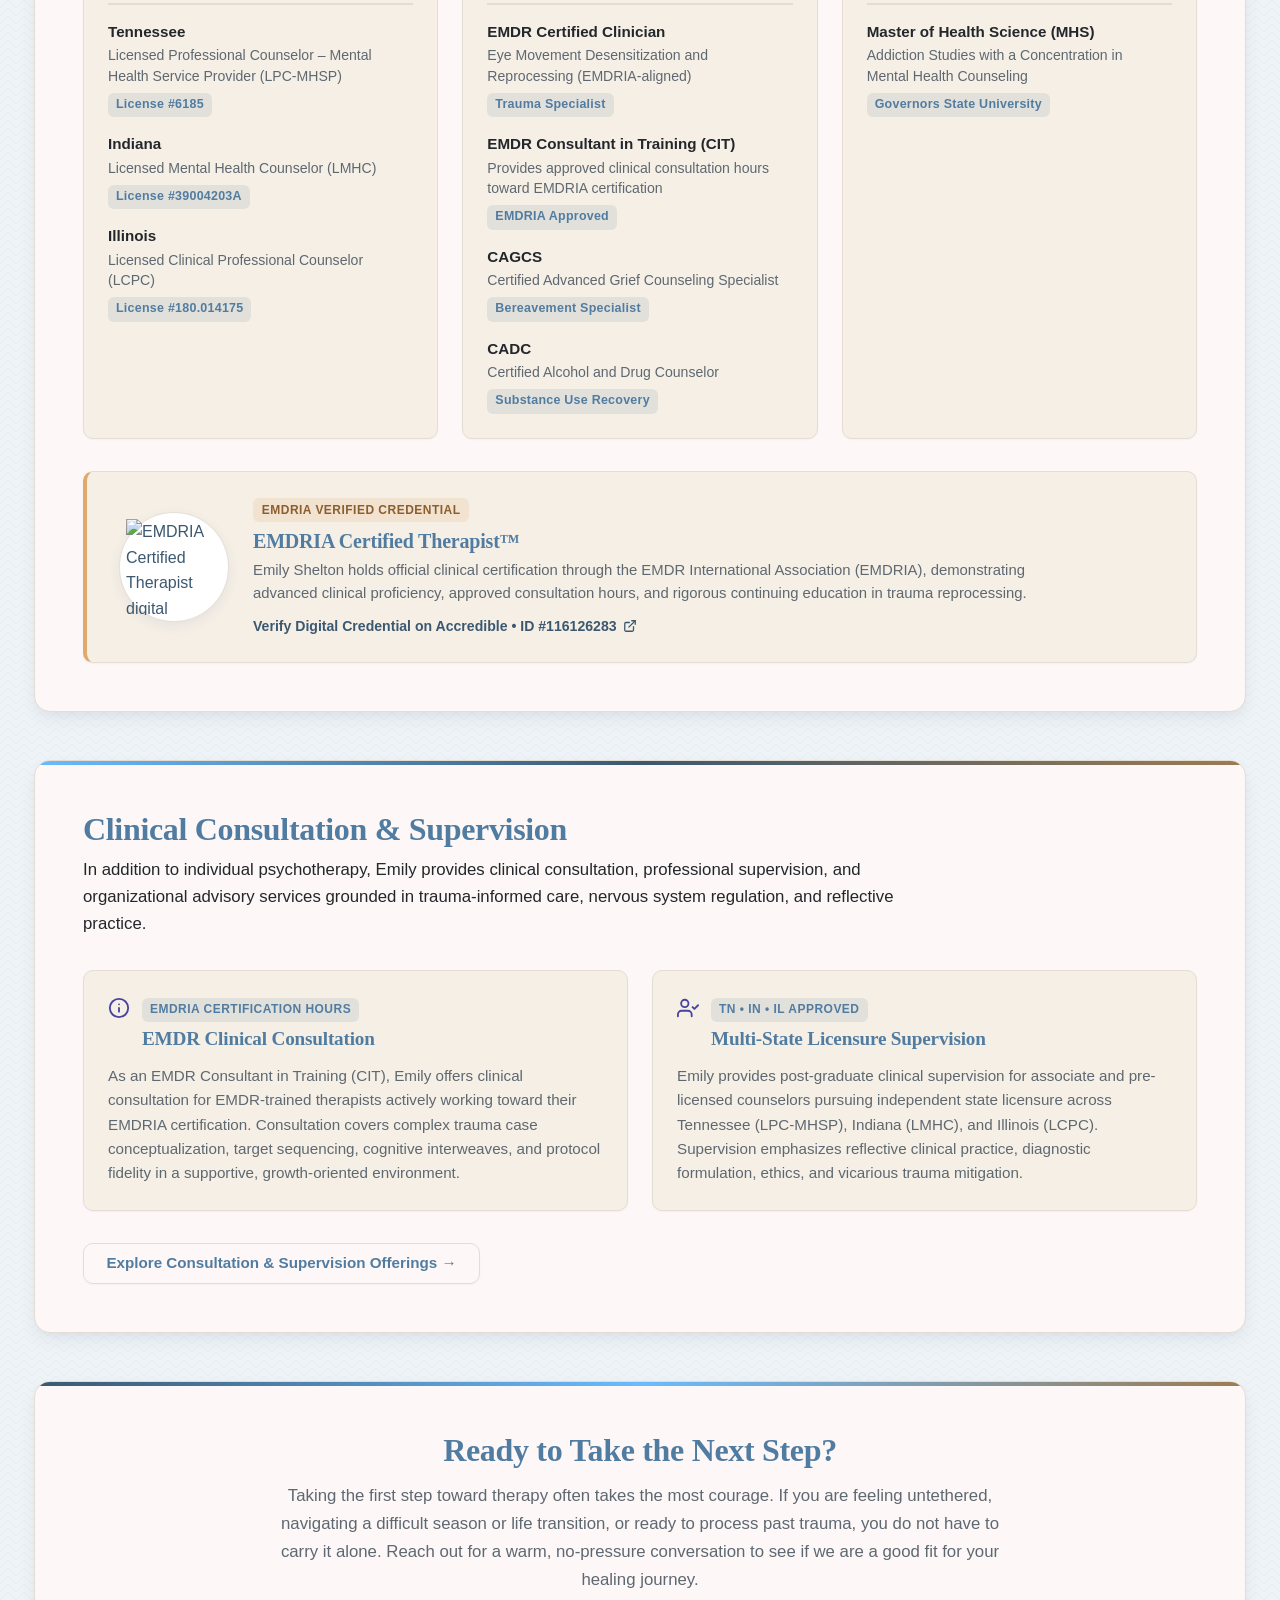
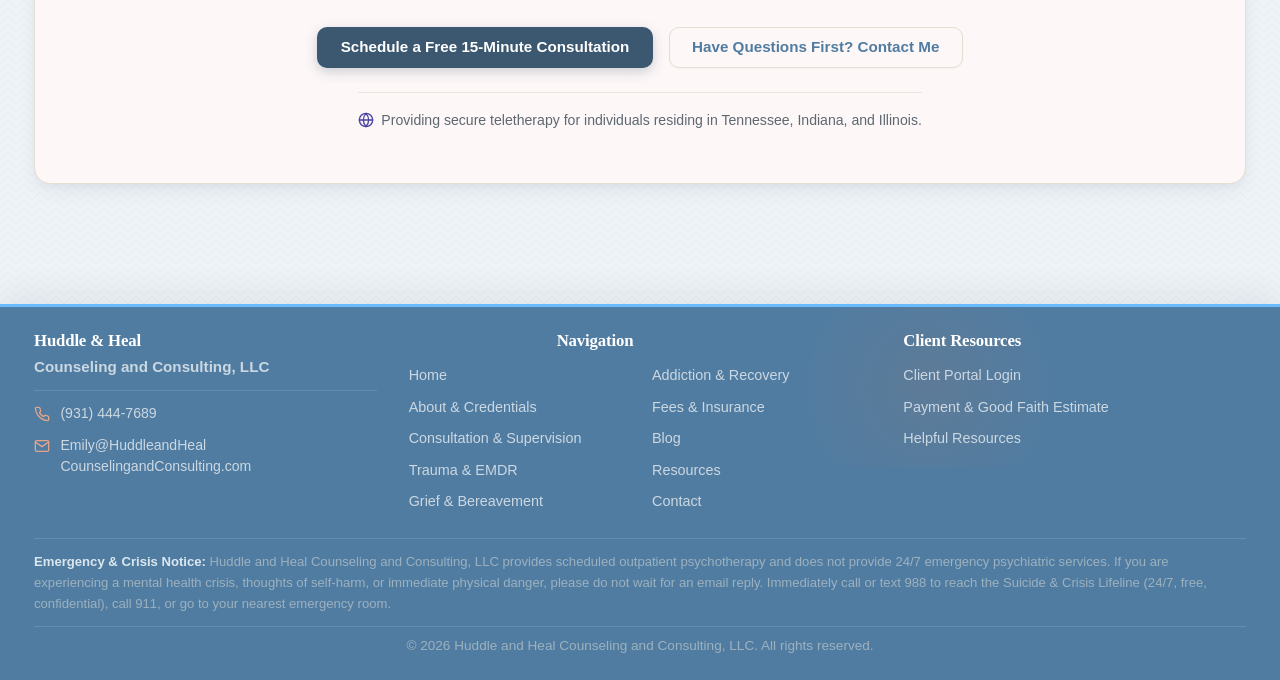
==== commit be274bb7: "Added call to action section in about.html" ====
--- a/about.html
+++ b/about.html
@@ -347,11 +347,29 @@
       </section>
 
       <!-- =================================================================
-           PLACEHOLDER: Call to Action / Next Steps
+           Section 5: Call to Action / Next Steps
            ================================================================= -->
-      <section class="placeholder-box" aria-label="Call to Action Placeholder">
-        <p class="placeholder-title">[ PLACEHOLDER: Call to Action &amp; Consultation Booking ]</p>
-        <p class="placeholder-note">Insert scheduling invitation and link to Contact page.</p>
+      <section class="about-cta-section" aria-labelledby="about-cta-title">
+        <div class="about-cta-card">
+          <h2 id="about-cta-title" class="about-cta-heading">Ready to Take the Next Step?</h2>
+          <p class="about-cta-text">
+            Taking the first step toward therapy often takes the most courage. If you are feeling untethered, navigating a difficult season or life transition, or ready to process past trauma, you do not have to carry it alone. Reach out for a warm, no-pressure conversation to see if we are a good fit for your healing journey.
+          </p>
+          <div class="about-cta-buttons">
+            <a href="https://huddleandhealcounselingandconsulting.sessionshealth.com/" target="_blank"
+              rel="noopener noreferrer" class="btn btn-primary">Schedule a Free 15-Minute Consultation</a>
+            <a href="contact.html" class="btn btn-outline">Have Questions First? Contact Me</a>
+          </div>
+          <p class="about-cta-disclaimer">
+            <svg class="disclaimer-icon" width="16" height="16" viewBox="0 0 24 24" fill="none"
+              stroke="currentColor" stroke-width="2" stroke-linecap="round" stroke-linejoin="round" aria-hidden="true">
+              <circle cx="12" cy="12" r="10"></circle>
+              <line x1="2" y1="12" x2="22" y2="12"></line>
+              <path d="M12 2a15.3 15.3 0 0 1 4 10 15.3 15.3 0 0 1-4 10 15.3 15.3 0 0 1-4-10 15.3 15.3 0 0 1 4-10z"></path>
+            </svg>
+            Providing secure teletherapy for individuals residing in Tennessee, Indiana, and Illinois.
+          </p>
+        </div>
       </section>
 
     </div>
--- a/css/styles.css
+++ b/css/styles.css
@@ -1270,6 +1270,96 @@
 }
 
 /* ==========================================================================
+   About Page Closing CTA Card (Section 5)
+   ========================================================================== */
+.about-cta-section {
+  margin-bottom: var(--space-2xl);
+}
+
+.about-cta-card {
+  position: relative;
+  background-color: var(--color-bg-surface);
+  border: 1px solid var(--color-border);
+  border-radius: var(--border-radius-lg);
+  box-shadow: var(--shadow-md);
+  padding: var(--space-2xl) var(--space-xl);
+  text-align: center;
+  overflow: hidden;
+}
+
+@media (min-width: 768px) {
+  .about-cta-card {
+    padding: var(--space-2xl) var(--space-2xl);
+  }
+}
+
+.about-cta-card::before {
+  content: "";
+  position: absolute;
+  top: 0;
+  left: 0;
+  right: 0;
+  height: 4px;
+  background: linear-gradient(90deg, var(--color-primary) 0%, var(--color-accent) 50%, var(--color-secondary) 100%);
+}
+
+.about-cta-heading {
+  font-family: var(--font-family-serif);
+  font-size: clamp(1.6rem, 2.5vw, 2.2rem);
+  font-weight: 700;
+  color: var(--color-primary-dark);
+  margin-bottom: var(--space-sm);
+  letter-spacing: -0.01em;
+}
+
+.about-cta-text {
+  font-size: 1.05rem;
+  line-height: 1.68;
+  color: var(--color-text-muted);
+  max-width: 740px;
+  margin-left: auto;
+  margin-right: auto;
+  margin-bottom: var(--space-xl);
+}
+
+.about-cta-buttons {
+  display: flex;
+  flex-direction: column;
+  align-items: center;
+  justify-content: center;
+  gap: var(--space-md);
+  margin-bottom: var(--space-lg);
+}
+
+@media (min-width: 600px) {
+  .about-cta-buttons {
+    flex-direction: row;
+    flex-wrap: wrap;
+    gap: var(--space-md);
+  }
+}
+
+.about-cta-disclaimer {
+  display: inline-flex;
+  align-items: center;
+  justify-content: center;
+  gap: 0.45rem;
+  font-size: 0.88rem;
+  color: var(--color-text-muted);
+  margin-bottom: 0;
+  border-top: 1px solid rgba(228, 221, 211, 0.7);
+  padding-top: var(--space-md);
+  max-width: 620px;
+  margin-left: auto;
+  margin-right: auto;
+}
+
+.about-cta-disclaimer .disclaimer-icon {
+  flex-shrink: 0;
+  color: var(--color-accent-hover);
+}
+
+/* ==========================================================================
    Resources Page Styles
    ========================================================================== */
 .resources-hero-section {
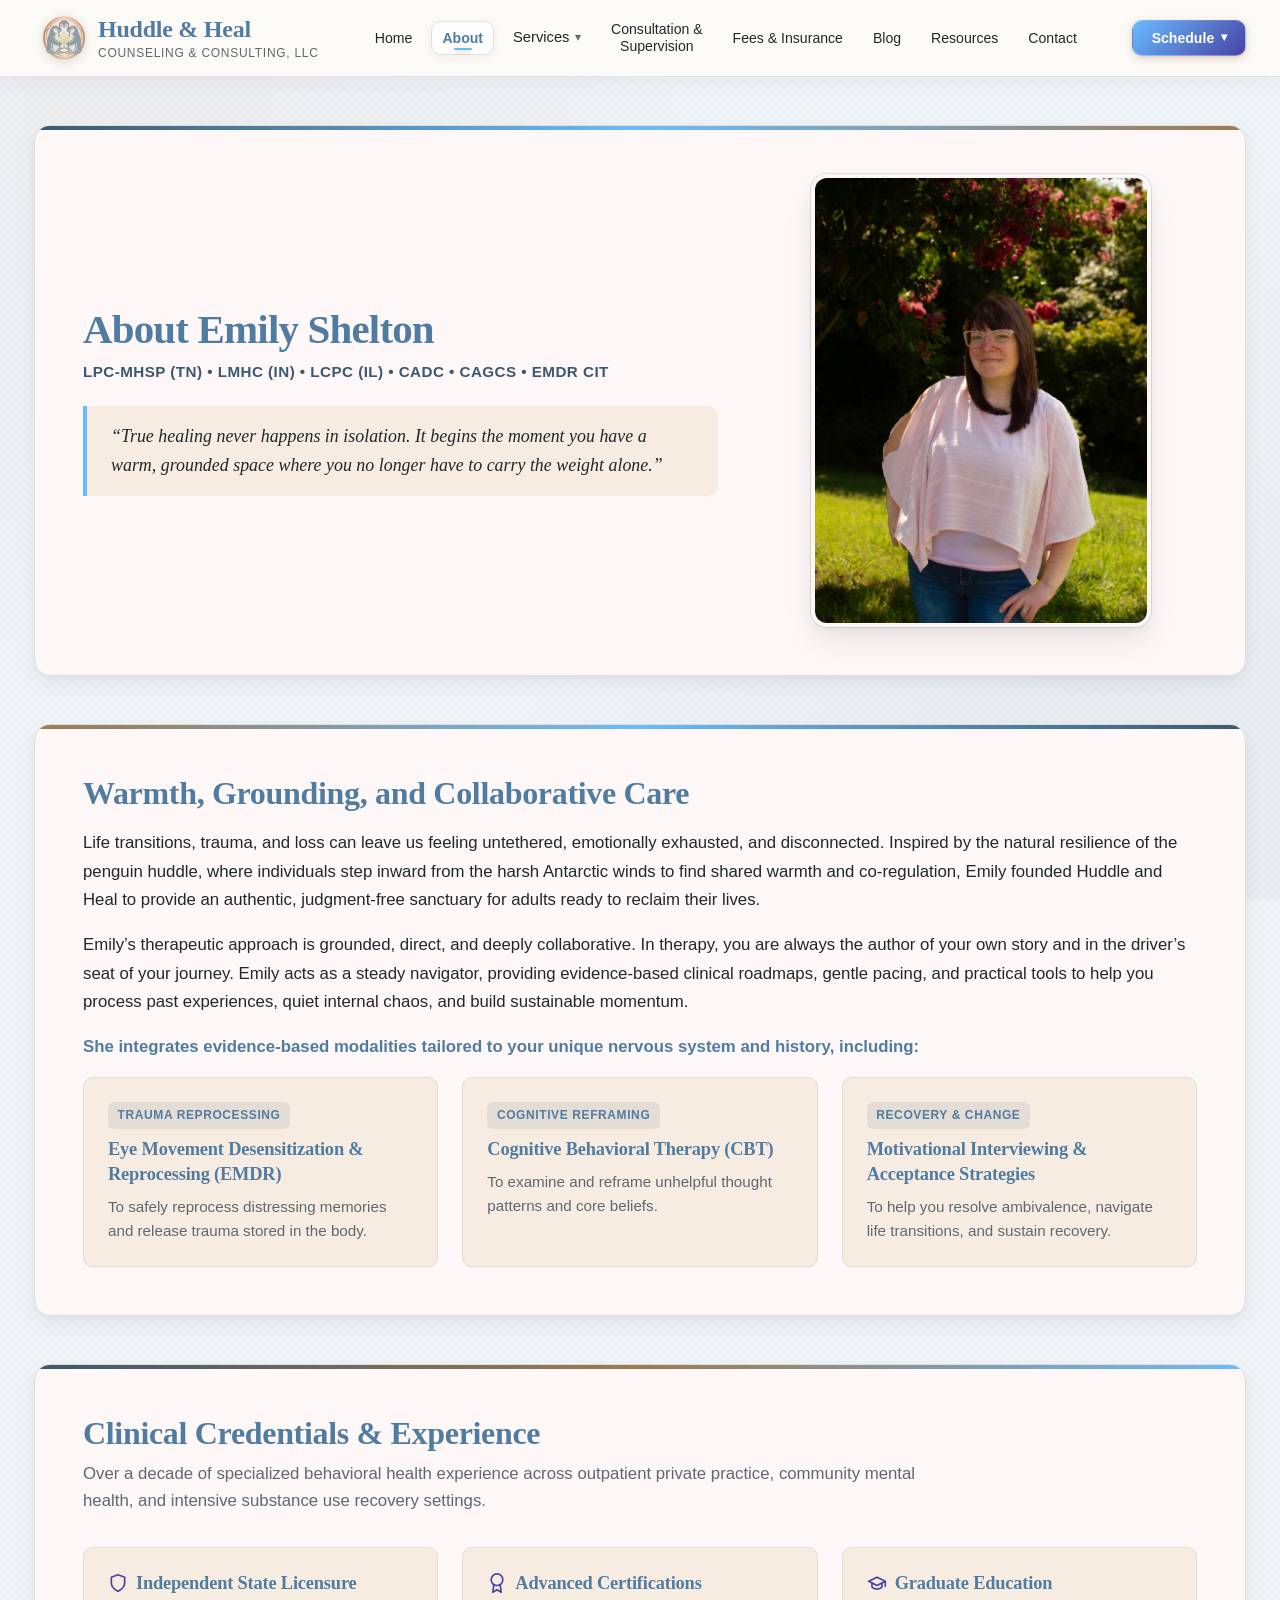
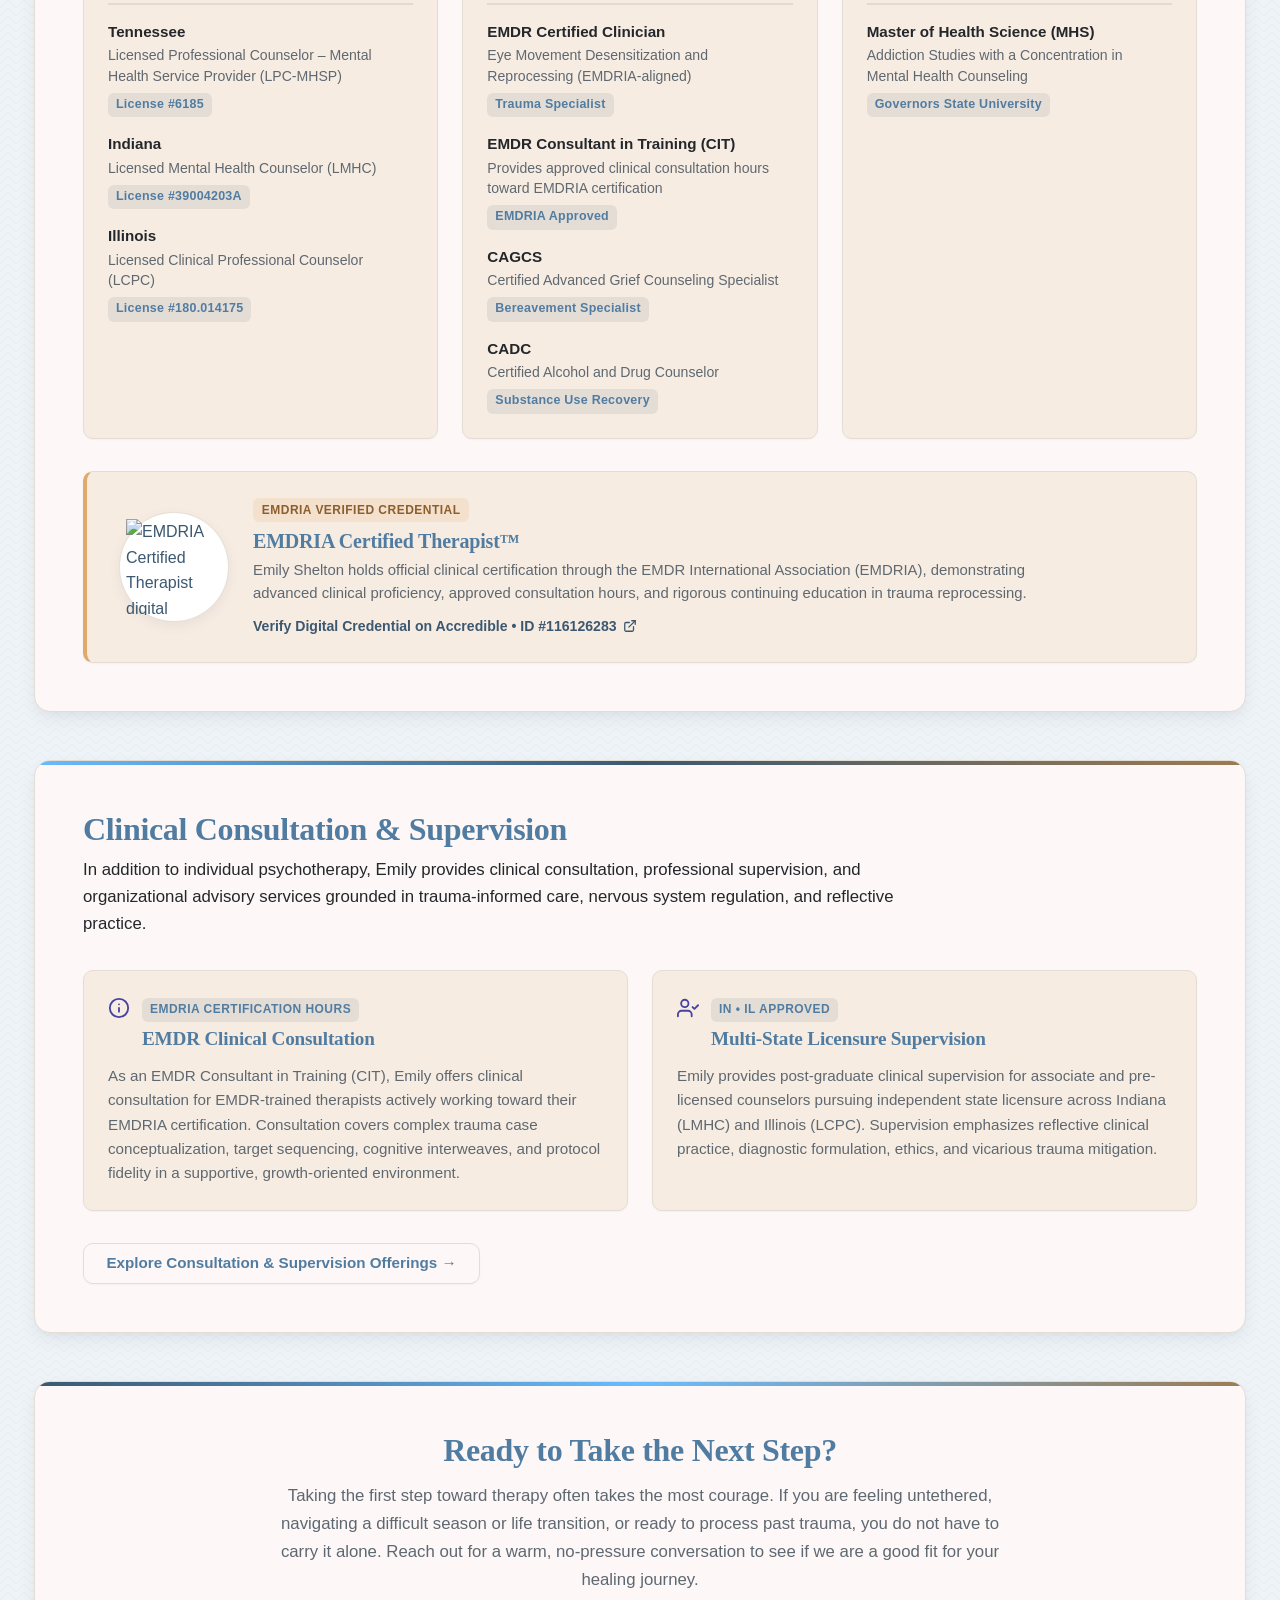
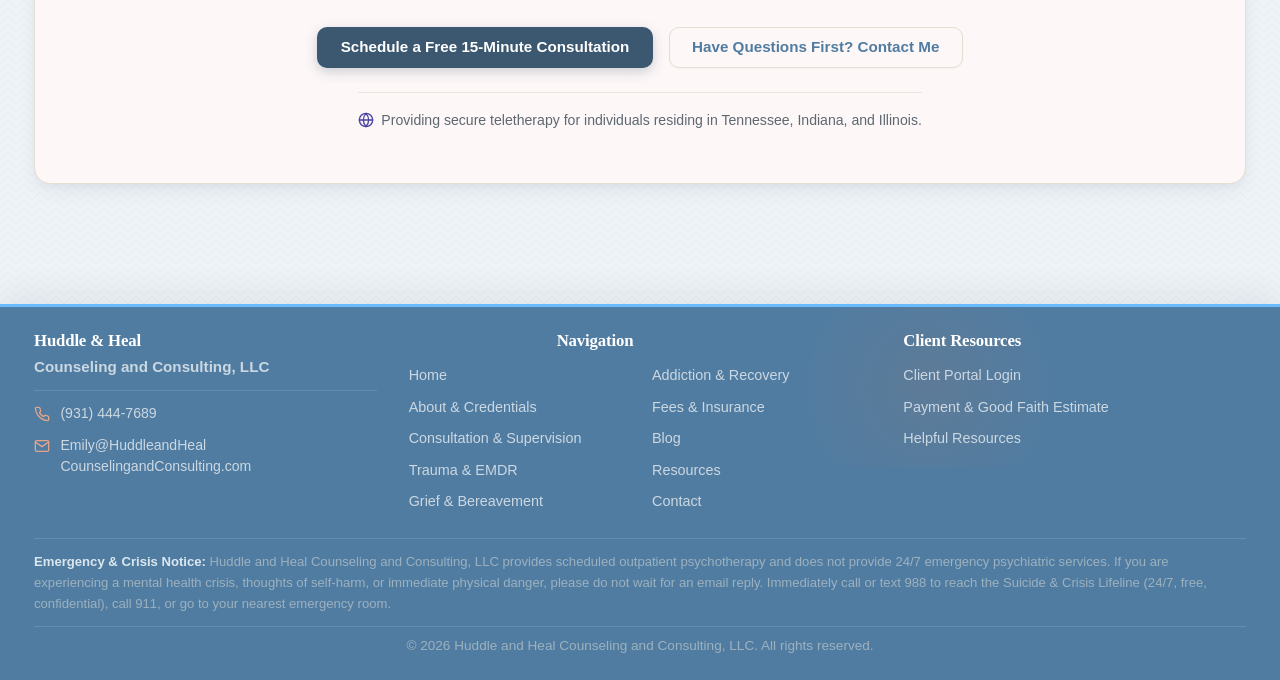
==== commit f87983fb: "Corrections on supervision licensure" ====
--- a/about.html
+++ b/about.html
@@ -326,13 +326,13 @@
                   </svg>
                 </span>
                 <div>
-                  <span class="consulting-badge">TN &bull; IN &bull; IL Approved</span>
+                  <span class="consulting-badge">IN &bull; IL Approved</span>
                   <h3 class="consulting-service-title">Multi-State Licensure Supervision</h3>
                 </div>
               </div>
               <p>
                 Emily provides post-graduate clinical supervision for associate and pre-licensed counselors pursuing
-                independent state licensure across Tennessee (LPC-MHSP), Indiana (LMHC), and Illinois (LCPC).
+                independent state licensure across Indiana (LMHC) and Illinois (LCPC).
                 Supervision emphasizes reflective clinical practice, diagnostic formulation, ethics, and vicarious
                 trauma mitigation.
               </p>
--- a/css/styles.css
+++ b/css/styles.css
@@ -25,7 +25,7 @@
   /* Warm Cream & Soft Parchment (Drawn from the logo background & inner emblem) */
   --color-bg-page: #EEF3F7;
   --color-bg-surface: #fdf7f7;
-  --color-bg-alt: #f5efe6;
+  --color-bg-alt: #f7ece2;
 
   /* Typography Neutrals (Warm charcoal drawn from logo text) */
   --color-text-main: #23272b;
@@ -1270,13 +1270,21 @@
 }
 
 /* ==========================================================================
-   About Page Closing CTA Card (Section 5)
+   Closing CTA Cards (About & Specialty Pages)
    ========================================================================== */
-.about-cta-section {
+.about-cta-section,
+.trauma-cta-section,
+.grief-cta-section,
+.addiction-cta-section,
+.home-cta-section {
   margin-bottom: var(--space-2xl);
 }
 
-.about-cta-card {
+.about-cta-card,
+.trauma-cta-card,
+.grief-cta-card,
+.addiction-cta-card,
+.home-cta-card {
   position: relative;
   background-color: var(--color-bg-surface);
   border: 1px solid var(--color-border);
@@ -1288,12 +1296,21 @@
 }
 
 @media (min-width: 768px) {
-  .about-cta-card {
+
+  .about-cta-card,
+  .trauma-cta-card,
+  .grief-cta-card,
+  .addiction-cta-card,
+  .home-cta-card {
     padding: var(--space-2xl) var(--space-2xl);
   }
 }
 
-.about-cta-card::before {
+.about-cta-card::before,
+.trauma-cta-card::before,
+.grief-cta-card::before,
+.addiction-cta-card::before,
+.home-cta-card::before {
   content: "";
   position: absolute;
   top: 0;
@@ -1303,7 +1320,11 @@
   background: linear-gradient(90deg, var(--color-primary) 0%, var(--color-accent) 50%, var(--color-secondary) 100%);
 }
 
-.about-cta-heading {
+.about-cta-heading,
+.trauma-cta-heading,
+.grief-cta-heading,
+.addiction-cta-heading,
+.home-cta-heading {
   font-family: var(--font-family-serif);
   font-size: clamp(1.6rem, 2.5vw, 2.2rem);
   font-weight: 700;
@@ -1312,7 +1333,11 @@
   letter-spacing: -0.01em;
 }
 
-.about-cta-text {
+.about-cta-text,
+.trauma-cta-text,
+.grief-cta-text,
+.addiction-cta-text,
+.home-cta-text {
   font-size: 1.05rem;
   line-height: 1.68;
   color: var(--color-text-muted);
@@ -1322,7 +1347,11 @@
   margin-bottom: var(--space-xl);
 }
 
-.about-cta-buttons {
+.about-cta-buttons,
+.trauma-cta-buttons,
+.grief-cta-buttons,
+.addiction-cta-buttons,
+.home-cta-buttons {
   display: flex;
   flex-direction: column;
   align-items: center;
@@ -1332,14 +1361,23 @@
 }
 
 @media (min-width: 600px) {
-  .about-cta-buttons {
+
+  .about-cta-buttons,
+  .trauma-cta-buttons,
+  .grief-cta-buttons,
+  .addiction-cta-buttons,
+  .home-cta-buttons {
     flex-direction: row;
     flex-wrap: wrap;
     gap: var(--space-md);
   }
 }
 
-.about-cta-disclaimer {
+.about-cta-disclaimer,
+.trauma-cta-disclaimer,
+.grief-cta-disclaimer,
+.addiction-cta-disclaimer,
+.home-cta-disclaimer {
   display: inline-flex;
   align-items: center;
   justify-content: center;
@@ -1354,7 +1392,11 @@
   margin-right: auto;
 }
 
-.about-cta-disclaimer .disclaimer-icon {
+.about-cta-disclaimer .disclaimer-icon,
+.trauma-cta-disclaimer .disclaimer-icon,
+.grief-cta-disclaimer .disclaimer-icon,
+.addiction-cta-disclaimer .disclaimer-icon,
+.home-cta-disclaimer .disclaimer-icon {
   flex-shrink: 0;
   color: var(--color-accent-hover);
 }
@@ -1912,6 +1954,1782 @@
 }
 
 /* ==========================================================================
+   Trauma & EMDR Page Styles (Sections 1 & 2)
+   ========================================================================== */
+.trauma-hero-section {
+  margin-bottom: var(--space-xl);
+}
+
+.trauma-hero-card {
+  position: relative;
+  background-color: var(--color-bg-surface);
+  border: 1px solid var(--color-border);
+  border-radius: var(--border-radius-lg);
+  box-shadow: var(--shadow-md);
+  padding: var(--space-2xl) var(--space-xl);
+  overflow: hidden;
+}
+
+@media (min-width: 768px) {
+  .trauma-hero-card {
+    padding: var(--space-2xl) var(--space-2xl);
+  }
+}
+
+.trauma-hero-card::before {
+  content: "";
+  position: absolute;
+  top: 0;
+  left: 0;
+  right: 0;
+  height: 4px;
+  background: linear-gradient(90deg, var(--color-primary) 0%, var(--color-secondary) 50%, var(--color-accent) 100%);
+}
+
+.trauma-title {
+  font-family: var(--font-family-serif);
+  font-size: clamp(2rem, 3.2vw, 2.75rem);
+  font-weight: 700;
+  color: var(--color-primary-dark);
+  margin-bottom: var(--space-xs);
+  letter-spacing: -0.02em;
+}
+
+.trauma-subtitle {
+  font-size: 1.15rem;
+  font-weight: 600;
+  color: var(--color-primary);
+  margin-bottom: var(--space-md);
+  line-height: 1.45;
+}
+
+.trauma-lead {
+  font-size: 1.05rem;
+  line-height: 1.7;
+  color: var(--color-text-main);
+  max-width: 920px;
+  margin-bottom: 0;
+}
+
+/* Understanding Trauma & the Nervous System Card */
+.trauma-impact-section {
+  margin-bottom: var(--space-xl);
+}
+
+.trauma-impact-card {
+  position: relative;
+  background-color: var(--color-bg-surface);
+  border: 1px solid var(--color-border);
+  border-radius: var(--border-radius-lg);
+  box-shadow: var(--shadow-md);
+  padding: var(--space-xl);
+  overflow: hidden;
+}
+
+@media (min-width: 768px) {
+  .trauma-impact-card {
+    padding: var(--space-2xl);
+  }
+}
+
+.trauma-impact-card::before {
+  content: "";
+  position: absolute;
+  top: 0;
+  left: 0;
+  right: 0;
+  height: 4px;
+  background: linear-gradient(90deg, var(--color-secondary) 0%, var(--color-accent) 50%, var(--color-primary) 100%);
+}
+
+.trauma-heading {
+  font-family: var(--font-family-serif);
+  font-size: clamp(1.6rem, 2.5vw, 2.1rem);
+  font-weight: 700;
+  color: var(--color-primary-dark);
+  margin-bottom: var(--space-xs);
+  letter-spacing: -0.01em;
+}
+
+.trauma-lead-text {
+  font-size: 1.05rem;
+  line-height: 1.68;
+  color: var(--color-text-muted);
+  max-width: 920px;
+  margin-bottom: var(--space-lg);
+}
+
+.trauma-presentations-list {
+  list-style: none;
+  padding: 0;
+  margin: 0 0 var(--space-xl) 0;
+  display: flex;
+  flex-direction: column;
+  gap: var(--space-sm);
+}
+
+.trauma-presentation-item {
+  display: flex;
+  align-items: flex-start;
+  gap: var(--space-sm);
+  background-color: var(--color-bg-alt);
+  border: 1px solid var(--color-border);
+  border-radius: var(--border-radius-md);
+  padding: var(--space-md) var(--space-lg);
+  transition: transform var(--transition-base), border-color var(--transition-fast), box-shadow var(--transition-base);
+}
+
+.trauma-presentation-item:hover {
+  transform: translateX(4px);
+  border-color: var(--color-secondary-light);
+  box-shadow: var(--shadow-xs);
+}
+
+.trauma-presentation-bullet {
+  flex-shrink: 0;
+  width: 10px;
+  height: 10px;
+  border-radius: 50%;
+  background-color: var(--color-accent);
+  margin-top: 0.55rem;
+}
+
+.trauma-presentation-content {
+  font-size: 0.98rem;
+  line-height: 1.6;
+  color: var(--color-text-main);
+}
+
+.trauma-presentation-content strong {
+  font-family: var(--font-family-serif);
+  font-size: 1.05rem;
+  color: var(--color-primary-dark);
+  font-weight: 700;
+}
+
+.trauma-validation-box {
+  background-color: rgba(112, 139, 117, 0.08);
+  border: 1px solid rgba(112, 139, 117, 0.3);
+  border-left: 4px solid var(--color-secondary);
+  border-radius: var(--border-radius-md);
+  padding: var(--space-lg) var(--space-xl);
+  display: flex;
+  align-items: flex-start;
+  gap: var(--space-md);
+}
+
+.trauma-validation-icon {
+  flex-shrink: 0;
+  color: var(--color-secondary);
+  margin-top: 2px;
+}
+
+.trauma-validation-content h3 {
+  font-family: var(--font-family-serif);
+  font-size: 1.12rem;
+  font-weight: 700;
+  color: var(--color-primary-dark);
+  margin-bottom: 0.35rem;
+}
+
+.trauma-validation-content p {
+  font-size: 0.95rem;
+  line-height: 1.62;
+  color: var(--color-text-main);
+  margin-bottom: 0;
+}
+
+/* ==========================================================================
+   Trauma & EMDR Page - Section 3: What is EMDR Therapy
+   ========================================================================== */
+.emdr-expl-section {
+  margin-bottom: var(--space-xl);
+}
+
+.emdr-expl-card {
+  position: relative;
+  background-color: var(--color-bg-surface);
+  border: 1px solid var(--color-border);
+  border-radius: var(--border-radius-lg);
+  box-shadow: var(--shadow-md);
+  padding: var(--space-xl);
+  overflow: hidden;
+}
+
+@media (min-width: 768px) {
+  .emdr-expl-card {
+    padding: var(--space-2xl);
+  }
+}
+
+.emdr-expl-card::before {
+  content: "";
+  position: absolute;
+  top: 0;
+  left: 0;
+  right: 0;
+  height: 4px;
+  background: linear-gradient(90deg, var(--color-primary) 0%, var(--color-accent) 50%, var(--color-secondary) 100%);
+}
+
+.emdr-heading {
+  font-family: var(--font-family-serif);
+  font-size: clamp(1.6rem, 2.5vw, 2.1rem);
+  font-weight: 700;
+  color: var(--color-primary-dark);
+  margin-bottom: var(--space-xs);
+  letter-spacing: -0.01em;
+}
+
+.emdr-lead-text {
+  font-size: 1.05rem;
+  line-height: 1.68;
+  color: var(--color-text-muted);
+  max-width: 920px;
+  margin-bottom: var(--space-xl);
+}
+
+.emdr-grid {
+  display: grid;
+  grid-template-columns: 1fr;
+  gap: var(--space-lg);
+  margin-bottom: var(--space-xl);
+}
+
+@media (min-width: 860px) {
+  .emdr-grid {
+    grid-template-columns: repeat(2, 1fr);
+  }
+}
+
+.emdr-block {
+  background-color: var(--color-bg-alt);
+  border: 1px solid var(--color-border);
+  border-radius: var(--border-radius-md);
+  padding: var(--space-lg);
+  display: flex;
+  flex-direction: column;
+  box-shadow: var(--shadow-xs);
+}
+
+.emdr-block-header {
+  display: flex;
+  align-items: center;
+  gap: var(--space-sm);
+  margin-bottom: var(--space-md);
+  padding-bottom: var(--space-xs);
+  border-bottom: 2px solid rgba(60, 88, 112, 0.12);
+}
+
+.emdr-block-icon {
+  flex-shrink: 0;
+  color: var(--color-accent-hover);
+}
+
+.emdr-block-title {
+  font-family: var(--font-family-serif);
+  font-size: 1.22rem;
+  font-weight: 700;
+  color: var(--color-primary-dark);
+  margin-bottom: 0;
+}
+
+.emdr-block-desc {
+  font-size: 0.95rem;
+  line-height: 1.65;
+  color: var(--color-text-main);
+  margin-bottom: var(--space-md);
+}
+
+.emdr-bls-steps {
+  list-style: none;
+  padding: 0;
+  margin: 0;
+  display: flex;
+  flex-direction: column;
+  gap: var(--space-xs);
+}
+
+.emdr-bls-step {
+  display: flex;
+  align-items: flex-start;
+  gap: var(--space-sm);
+  background-color: var(--color-bg-surface);
+  border: 1px solid rgba(228, 221, 211, 0.7);
+  border-radius: var(--border-radius-sm);
+  padding: 0.65rem 0.85rem;
+}
+
+.emdr-bls-num {
+  flex-shrink: 0;
+  width: 26px;
+  height: 26px;
+  border-radius: 50%;
+  background-color: var(--color-primary-soft);
+  color: var(--color-primary-dark);
+  font-weight: 700;
+  font-size: 0.82rem;
+  display: flex;
+  align-items: center;
+  justify-content: center;
+  margin-top: 1px;
+}
+
+.emdr-bls-text {
+  font-size: 0.92rem;
+  line-height: 1.5;
+  color: var(--color-text-main);
+}
+
+.emdr-bls-text strong {
+  color: var(--color-primary-dark);
+  font-weight: 600;
+}
+
+.emdr-advantage-box {
+  background-color: rgba(186, 116, 84, 0.08);
+  border: 1px solid rgba(186, 116, 84, 0.25);
+  border-left: 4px solid var(--color-accent);
+  border-radius: var(--border-radius-md);
+  padding: var(--space-lg) var(--space-xl);
+  display: flex;
+  align-items: flex-start;
+  gap: var(--space-md);
+}
+
+.emdr-advantage-icon {
+  flex-shrink: 0;
+  color: var(--color-accent);
+  margin-top: 2px;
+}
+
+.emdr-advantage-content h3 {
+  font-family: var(--font-family-serif);
+  font-size: 1.12rem;
+  font-weight: 700;
+  color: var(--color-primary-dark);
+  margin-bottom: 0.35rem;
+}
+
+.emdr-advantage-content p {
+  font-size: 0.95rem;
+  line-height: 1.62;
+  color: var(--color-text-main);
+  margin-bottom: 0;
+}
+
+/* ==========================================================================
+   Grief & Bereavement Page Styles (Sections 1 & 2)
+   ========================================================================== */
+.grief-hero-section {
+  margin-bottom: var(--space-xl);
+}
+
+.grief-hero-card {
+  position: relative;
+  background-color: var(--color-bg-surface);
+  border: 1px solid var(--color-border);
+  border-radius: var(--border-radius-lg);
+  box-shadow: var(--shadow-md);
+  padding: var(--space-2xl) var(--space-xl);
+  overflow: hidden;
+}
+
+@media (min-width: 768px) {
+  .grief-hero-card {
+    padding: var(--space-2xl) var(--space-2xl);
+  }
+}
+
+.grief-hero-card::before {
+  content: "";
+  position: absolute;
+  top: 0;
+  left: 0;
+  right: 0;
+  height: 4px;
+  background: linear-gradient(90deg, var(--color-secondary) 0%, var(--color-primary) 50%, var(--color-accent) 100%);
+}
+
+.grief-title {
+  font-family: var(--font-family-serif);
+  font-size: clamp(2rem, 3.2vw, 2.75rem);
+  font-weight: 700;
+  color: var(--color-primary-dark);
+  margin-bottom: var(--space-xs);
+  letter-spacing: -0.02em;
+}
+
+.grief-subtitle {
+  font-size: 1.15rem;
+  font-weight: 600;
+  color: var(--color-primary);
+  margin-bottom: var(--space-md);
+  line-height: 1.45;
+}
+
+.grief-lead {
+  font-size: 1.05rem;
+  line-height: 1.7;
+  color: var(--color-text-main);
+  max-width: 920px;
+  margin-bottom: 0;
+}
+
+/* Types of Grief & Loss Card */
+.grief-types-section {
+  margin-bottom: var(--space-xl);
+}
+
+.grief-types-card {
+  position: relative;
+  background-color: var(--color-bg-surface);
+  border: 1px solid var(--color-border);
+  border-radius: var(--border-radius-lg);
+  box-shadow: var(--shadow-md);
+  padding: var(--space-xl);
+  overflow: hidden;
+}
+
+@media (min-width: 768px) {
+  .grief-types-card {
+    padding: var(--space-2xl);
+  }
+}
+
+.grief-types-card::before {
+  content: "";
+  position: absolute;
+  top: 0;
+  left: 0;
+  right: 0;
+  height: 4px;
+  background: linear-gradient(90deg, var(--color-primary) 0%, var(--color-accent) 50%, var(--color-secondary) 100%);
+}
+
+.grief-heading {
+  font-family: var(--font-family-serif);
+  font-size: clamp(1.6rem, 2.5vw, 2.1rem);
+  font-weight: 700;
+  color: var(--color-primary-dark);
+  margin-bottom: var(--space-xs);
+  letter-spacing: -0.01em;
+}
+
+.grief-lead-text {
+  font-size: 1.05rem;
+  line-height: 1.68;
+  color: var(--color-text-muted);
+  max-width: 920px;
+  margin-bottom: var(--space-lg);
+}
+
+.grief-types-list {
+  list-style: none;
+  padding: 0;
+  margin: 0;
+  display: flex;
+  flex-direction: column;
+  gap: var(--space-sm);
+}
+
+.grief-type-item {
+  display: flex;
+  align-items: flex-start;
+  gap: var(--space-sm);
+  background-color: var(--color-bg-alt);
+  border: 1px solid var(--color-border);
+  border-radius: var(--border-radius-md);
+  padding: var(--space-md) var(--space-lg);
+  transition: transform var(--transition-base), border-color var(--transition-fast), box-shadow var(--transition-base);
+}
+
+.grief-type-item:hover {
+  transform: translateX(4px);
+  border-color: var(--color-secondary-light);
+  box-shadow: var(--shadow-xs);
+}
+
+.grief-type-bullet {
+  flex-shrink: 0;
+  width: 10px;
+  height: 10px;
+  border-radius: 50%;
+  background-color: var(--color-secondary);
+  margin-top: 0.55rem;
+}
+
+.grief-type-content {
+  font-size: 0.98rem;
+  line-height: 1.6;
+  color: var(--color-text-main);
+}
+
+.grief-type-content strong {
+  font-family: var(--font-family-serif);
+  font-size: 1.05rem;
+  color: var(--color-primary-dark);
+  font-weight: 700;
+}
+
+/* ==========================================================================
+   Grief & Bereavement Page Styles (Sections 3 & 4)
+   ========================================================================== */
+.grief-approach-section {
+  margin-bottom: var(--space-xl);
+}
+
+.grief-approach-card {
+  position: relative;
+  background-color: var(--color-bg-surface);
+  border: 1px solid var(--color-border);
+  border-radius: var(--border-radius-lg);
+  box-shadow: var(--shadow-md);
+  padding: var(--space-xl);
+  overflow: hidden;
+}
+
+@media (min-width: 768px) {
+  .grief-approach-card {
+    padding: var(--space-2xl);
+  }
+}
+
+.grief-approach-card::before {
+  content: "";
+  position: absolute;
+  top: 0;
+  left: 0;
+  right: 0;
+  height: 4px;
+  background: linear-gradient(90deg, var(--color-accent) 0%, var(--color-primary) 50%, var(--color-secondary) 100%);
+}
+
+.grief-modalities-grid {
+  display: grid;
+  grid-template-columns: 1fr;
+  gap: var(--space-lg);
+}
+
+@media (min-width: 860px) {
+  .grief-modalities-grid {
+    grid-template-columns: repeat(2, 1fr);
+  }
+}
+
+.grief-modality-item {
+  background-color: var(--color-bg-alt);
+  border: 1px solid var(--color-border);
+  border-radius: var(--border-radius-md);
+  padding: var(--space-lg);
+  display: flex;
+  flex-direction: column;
+  box-shadow: var(--shadow-xs);
+  transition: transform var(--transition-base), box-shadow var(--transition-base), border-color var(--transition-fast);
+}
+
+.grief-modality-item:hover {
+  transform: translateY(-2px);
+  box-shadow: var(--shadow-sm);
+  border-color: var(--color-secondary-light);
+}
+
+.grief-modality-header {
+  display: flex;
+  align-items: center;
+  gap: var(--space-sm);
+  margin-bottom: var(--space-xs);
+  padding-bottom: var(--space-xs);
+  border-bottom: 2px solid rgba(60, 88, 112, 0.12);
+}
+
+.grief-modality-icon {
+  flex-shrink: 0;
+  color: var(--color-accent-hover);
+}
+
+.grief-modality-title {
+  font-family: var(--font-family-serif);
+  font-size: 1.15rem;
+  font-weight: 700;
+  color: var(--color-primary-dark);
+  margin-bottom: 0;
+}
+
+.grief-modality-desc {
+  font-size: 0.95rem;
+  line-height: 1.62;
+  color: var(--color-text-main);
+  margin-bottom: 0;
+}
+
+/* Section 4: Finding a Way Forward Card */
+.grief-forward-section {
+  margin-bottom: var(--space-xl);
+}
+
+.grief-forward-card {
+  position: relative;
+  background-color: var(--color-bg-surface);
+  border: 1px solid var(--color-border);
+  border-radius: var(--border-radius-lg);
+  box-shadow: var(--shadow-md);
+  padding: var(--space-xl);
+  overflow: hidden;
+}
+
+@media (min-width: 768px) {
+  .grief-forward-card {
+    padding: var(--space-2xl);
+  }
+}
+
+.grief-forward-card::before {
+  content: "";
+  position: absolute;
+  top: 0;
+  left: 0;
+  right: 0;
+  height: 4px;
+  background: linear-gradient(90deg, var(--color-secondary) 0%, var(--color-accent) 50%, var(--color-primary) 100%);
+}
+
+.grief-themes-list {
+  list-style: none;
+  padding: 0;
+  margin: 0;
+  display: flex;
+  flex-direction: column;
+  gap: var(--space-sm);
+}
+
+.grief-theme-item {
+  display: flex;
+  align-items: flex-start;
+  gap: var(--space-sm);
+  background-color: var(--color-bg-alt);
+  border: 1px solid var(--color-border);
+  border-radius: var(--border-radius-md);
+  padding: var(--space-md) var(--space-lg);
+  transition: transform var(--transition-base), border-color var(--transition-fast), box-shadow var(--transition-base);
+}
+
+.grief-theme-item:hover {
+  transform: translateX(4px);
+  border-color: var(--color-secondary-light);
+  box-shadow: var(--shadow-xs);
+}
+
+.grief-theme-bullet {
+  flex-shrink: 0;
+  width: 10px;
+  height: 10px;
+  border-radius: 50%;
+  background-color: var(--color-accent);
+  margin-top: 0.55rem;
+}
+
+.grief-theme-content {
+  font-size: 0.98rem;
+  line-height: 1.6;
+  color: var(--color-text-main);
+}
+
+.grief-theme-content strong {
+  font-family: var(--font-family-serif);
+  font-size: 1.05rem;
+  color: var(--color-primary-dark);
+  font-weight: 700;
+}
+
+/* ==========================================================================
+   Addiction & Substance Use Recovery Page Styles (Sections 1 & 2)
+   ========================================================================== */
+.addiction-hero-section {
+  margin-bottom: var(--space-xl);
+}
+
+.addiction-hero-card {
+  position: relative;
+  background-color: var(--color-bg-surface);
+  border: 1px solid var(--color-border);
+  border-radius: var(--border-radius-lg);
+  box-shadow: var(--shadow-md);
+  padding: var(--space-2xl) var(--space-xl);
+  overflow: hidden;
+}
+
+@media (min-width: 768px) {
+  .addiction-hero-card {
+    padding: var(--space-2xl) var(--space-2xl);
+  }
+}
+
+.addiction-hero-card::before {
+  content: "";
+  position: absolute;
+  top: 0;
+  left: 0;
+  right: 0;
+  height: 4px;
+  background: linear-gradient(90deg, var(--color-primary) 0%, var(--color-secondary) 50%, var(--color-accent) 100%);
+}
+
+.addiction-title {
+  font-family: var(--font-family-serif);
+  font-size: clamp(2rem, 3.2vw, 2.75rem);
+  font-weight: 700;
+  color: var(--color-primary-dark);
+  margin-bottom: var(--space-xs);
+  letter-spacing: -0.02em;
+}
+
+.addiction-subtitle {
+  font-size: 1.15rem;
+  font-weight: 600;
+  color: var(--color-primary);
+  margin-bottom: var(--space-md);
+  line-height: 1.45;
+}
+
+.addiction-lead {
+  font-size: 1.05rem;
+  line-height: 1.7;
+  color: var(--color-text-main);
+  max-width: 920px;
+  margin-bottom: 0;
+}
+
+/* Understanding Addiction & Cycle Card */
+.addiction-cycle-section {
+  margin-bottom: var(--space-xl);
+}
+
+.addiction-cycle-card {
+  position: relative;
+  background-color: var(--color-bg-surface);
+  border: 1px solid var(--color-border);
+  border-radius: var(--border-radius-lg);
+  box-shadow: var(--shadow-md);
+  padding: var(--space-xl);
+  overflow: hidden;
+}
+
+@media (min-width: 768px) {
+  .addiction-cycle-card {
+    padding: var(--space-2xl);
+  }
+}
+
+.addiction-cycle-card::before {
+  content: "";
+  position: absolute;
+  top: 0;
+  left: 0;
+  right: 0;
+  height: 4px;
+  background: linear-gradient(90deg, var(--color-secondary) 0%, var(--color-accent) 50%, var(--color-primary) 100%);
+}
+
+.addiction-heading {
+  font-family: var(--font-family-serif);
+  font-size: clamp(1.6rem, 2.5vw, 2.1rem);
+  font-weight: 700;
+  color: var(--color-primary-dark);
+  margin-bottom: var(--space-xs);
+  letter-spacing: -0.01em;
+}
+
+.addiction-lead-text {
+  font-size: 1.05rem;
+  line-height: 1.68;
+  color: var(--color-text-muted);
+  max-width: 920px;
+  margin-bottom: var(--space-lg);
+}
+
+.addiction-themes-list {
+  list-style: none;
+  padding: 0;
+  margin: 0;
+  display: flex;
+  flex-direction: column;
+  gap: var(--space-sm);
+}
+
+.addiction-theme-item {
+  display: flex;
+  align-items: flex-start;
+  gap: var(--space-sm);
+  background-color: var(--color-bg-alt);
+  border: 1px solid var(--color-border);
+  border-radius: var(--border-radius-md);
+  padding: var(--space-md) var(--space-lg);
+  transition: transform var(--transition-base), border-color var(--transition-fast), box-shadow var(--transition-base);
+}
+
+.addiction-theme-item:hover {
+  transform: translateX(4px);
+  border-color: var(--color-secondary-light);
+  box-shadow: var(--shadow-xs);
+}
+
+.addiction-theme-bullet {
+  flex-shrink: 0;
+  width: 10px;
+  height: 10px;
+  border-radius: 50%;
+  background-color: var(--color-secondary);
+  margin-top: 0.55rem;
+}
+
+.addiction-theme-content {
+  font-size: 0.98rem;
+  line-height: 1.6;
+  color: var(--color-text-main);
+}
+
+.addiction-theme-content strong {
+  font-family: var(--font-family-serif);
+  font-size: 1.05rem;
+  color: var(--color-primary-dark);
+  font-weight: 700;
+}
+
+/* ==========================================================================
+   Addiction & Substance Use Recovery Page Styles (Sections 3 & 4)
+   ========================================================================== */
+.addiction-dual-section {
+  margin-bottom: var(--space-xl);
+}
+
+.addiction-dual-card {
+  position: relative;
+  background-color: var(--color-bg-surface);
+  border: 1px solid var(--color-border);
+  border-radius: var(--border-radius-lg);
+  box-shadow: var(--shadow-md);
+  padding: var(--space-xl);
+  overflow: hidden;
+}
+
+@media (min-width: 768px) {
+  .addiction-dual-card {
+    padding: var(--space-2xl);
+  }
+}
+
+.addiction-dual-card::before {
+  content: "";
+  position: absolute;
+  top: 0;
+  left: 0;
+  right: 0;
+  height: 4px;
+  background: linear-gradient(90deg, var(--color-accent) 0%, var(--color-primary) 50%, var(--color-secondary) 100%);
+}
+
+.addiction-focus-list {
+  list-style: none;
+  padding: 0;
+  margin: 0;
+  display: flex;
+  flex-direction: column;
+  gap: var(--space-sm);
+}
+
+.addiction-focus-item {
+  display: flex;
+  align-items: flex-start;
+  gap: var(--space-sm);
+  background-color: var(--color-bg-alt);
+  border: 1px solid var(--color-border);
+  border-radius: var(--border-radius-md);
+  padding: var(--space-md) var(--space-lg);
+  transition: transform var(--transition-base), border-color var(--transition-fast), box-shadow var(--transition-base);
+}
+
+.addiction-focus-item:hover {
+  transform: translateX(4px);
+  border-color: var(--color-secondary-light);
+  box-shadow: var(--shadow-xs);
+}
+
+.addiction-focus-bullet {
+  flex-shrink: 0;
+  width: 10px;
+  height: 10px;
+  border-radius: 50%;
+  background-color: var(--color-accent);
+  margin-top: 0.55rem;
+}
+
+.addiction-focus-content {
+  font-size: 0.98rem;
+  line-height: 1.6;
+  color: var(--color-text-main);
+}
+
+.addiction-focus-content strong {
+  font-family: var(--font-family-serif);
+  font-size: 1.05rem;
+  color: var(--color-primary-dark);
+  font-weight: 700;
+}
+
+/* Section 4: Pathways to Sustainable Recovery Card */
+.addiction-modalities-section {
+  margin-bottom: var(--space-xl);
+}
+
+.addiction-modalities-card {
+  position: relative;
+  background-color: var(--color-bg-surface);
+  border: 1px solid var(--color-border);
+  border-radius: var(--border-radius-lg);
+  box-shadow: var(--shadow-md);
+  padding: var(--space-xl);
+  overflow: hidden;
+}
+
+@media (min-width: 768px) {
+  .addiction-modalities-card {
+    padding: var(--space-2xl);
+  }
+}
+
+.addiction-modalities-card::before {
+  content: "";
+  position: absolute;
+  top: 0;
+  left: 0;
+  right: 0;
+  height: 4px;
+  background: linear-gradient(90deg, var(--color-secondary) 0%, var(--color-primary) 50%, var(--color-accent) 100%);
+}
+
+.addiction-modalities-grid {
+  display: grid;
+  grid-template-columns: 1fr;
+  gap: var(--space-lg);
+}
+
+@media (min-width: 860px) {
+  .addiction-modalities-grid {
+    grid-template-columns: repeat(2, 1fr);
+  }
+}
+
+.addiction-modality-item {
+  background-color: var(--color-bg-alt);
+  border: 1px solid var(--color-border);
+  border-radius: var(--border-radius-md);
+  padding: var(--space-lg);
+  display: flex;
+  flex-direction: column;
+  box-shadow: var(--shadow-xs);
+  transition: transform var(--transition-base), box-shadow var(--transition-base), border-color var(--transition-fast);
+}
+
+.addiction-modality-item:hover {
+  transform: translateY(-2px);
+  box-shadow: var(--shadow-sm);
+  border-color: var(--color-secondary-light);
+}
+
+.addiction-modality-header {
+  display: flex;
+  align-items: center;
+  gap: var(--space-sm);
+  margin-bottom: var(--space-xs);
+  padding-bottom: var(--space-xs);
+  border-bottom: 2px solid rgba(60, 88, 112, 0.12);
+}
+
+.addiction-modality-icon {
+  flex-shrink: 0;
+  color: var(--color-accent-hover);
+}
+
+.addiction-modality-title {
+  font-family: var(--font-family-serif);
+  font-size: 1.15rem;
+  font-weight: 700;
+  color: var(--color-primary-dark);
+  margin-bottom: 0;
+}
+
+.addiction-modality-desc {
+  font-size: 0.95rem;
+  line-height: 1.62;
+  color: var(--color-text-main);
+  margin-bottom: 0;
+}
+
+/* Section 5: Support for Families & Loved Ones Card */
+.addiction-family-section {
+  margin-bottom: var(--space-xl);
+}
+
+.addiction-family-card {
+  position: relative;
+  background-color: var(--color-bg-surface);
+  border: 1px solid var(--color-border);
+  border-radius: var(--border-radius-lg);
+  box-shadow: var(--shadow-md);
+  padding: var(--space-xl);
+  overflow: hidden;
+}
+
+@media (min-width: 768px) {
+  .addiction-family-card {
+    padding: var(--space-2xl);
+  }
+}
+
+.addiction-family-card::before {
+  content: "";
+  position: absolute;
+  top: 0;
+  left: 0;
+  right: 0;
+  height: 4px;
+  background: linear-gradient(90deg, var(--color-primary) 0%, var(--color-accent) 50%, var(--color-secondary) 100%);
+}
+
+.addiction-family-list {
+  list-style: none;
+  padding: 0;
+  margin: 0;
+  display: flex;
+  flex-direction: column;
+  gap: var(--space-sm);
+}
+
+.addiction-family-item {
+  display: flex;
+  align-items: flex-start;
+  gap: var(--space-sm);
+  background-color: var(--color-bg-alt);
+  border: 1px solid var(--color-border);
+  border-radius: var(--border-radius-md);
+  padding: var(--space-md) var(--space-lg);
+  transition: transform var(--transition-base), border-color var(--transition-fast), box-shadow var(--transition-base);
+}
+
+.addiction-family-item:hover {
+  transform: translateX(4px);
+  border-color: var(--color-secondary-light);
+  box-shadow: var(--shadow-xs);
+}
+
+.addiction-family-bullet {
+  flex-shrink: 0;
+  width: 10px;
+  height: 10px;
+  border-radius: 50%;
+  background-color: var(--color-secondary);
+  margin-top: 0.55rem;
+}
+
+.addiction-family-content {
+  font-size: 0.98rem;
+  line-height: 1.6;
+  color: var(--color-text-main);
+}
+
+.addiction-family-content strong {
+  font-family: var(--font-family-serif);
+  font-size: 1.05rem;
+  color: var(--color-primary-dark);
+  font-weight: 700;
+}
+
+/* ==========================================================================
+   Home Page: Enclosed Hero Card Section
+   ========================================================================== */
+.home-hero-section {
+  margin-bottom: var(--space-3xl);
+}
+
+.home-hero-card {
+  position: relative;
+  background-color: var(--color-bg-surface);
+  border: 1px solid var(--color-border);
+  border-radius: var(--border-radius-lg);
+  box-shadow: var(--shadow-md);
+  padding: var(--space-2xl) var(--space-xl);
+  overflow: hidden;
+  display: flex;
+  flex-direction: column;
+  gap: var(--space-2xl);
+}
+
+@media (min-width: 768px) {
+  .home-hero-card {
+    padding: var(--space-3xl) var(--space-2xl);
+  }
+}
+
+.home-hero-card::before {
+  content: "";
+  position: absolute;
+  top: 0;
+  left: 0;
+  right: 0;
+  height: 4px;
+  background: linear-gradient(90deg, var(--color-primary) 0%, var(--color-accent) 50%, var(--color-secondary) 100%);
+}
+
+/* Top Row: Two-Column Desktop Split */
+.home-hero-top-row {
+  display: flex;
+  flex-direction: column;
+  gap: var(--space-xl);
+  align-items: center;
+  width: 100%;
+}
+
+@media (min-width: 992px) {
+  .home-hero-top-row {
+    display: grid;
+    grid-template-columns: 1.25fr 0.75fr;
+    gap: var(--space-2xl);
+    align-items: center;
+  }
+}
+
+/* Left Column: Text Content */
+.home-hero-content {
+  display: flex;
+  flex-direction: column;
+  text-align: left;
+  width: 100%;
+}
+
+.home-hero-header {
+  margin-bottom: var(--space-md);
+  text-align: left;
+}
+
+.home-hero-subtitle {
+  display: inline-block;
+  font-family: var(--font-family-sans);
+  font-size: 0.85rem;
+  font-weight: 700;
+  text-transform: uppercase;
+  letter-spacing: 0.08em;
+  color: var(--color-accent);
+  margin-bottom: var(--space-xs);
+  line-height: 1.4;
+}
+
+.home-hero-title {
+  font-family: var(--font-family-serif);
+  font-size: clamp(2rem, 3.4vw, 2.9rem);
+  font-weight: 700;
+  color: var(--color-primary-dark);
+  line-height: 1.2;
+  margin-bottom: 0;
+  letter-spacing: -0.02em;
+}
+
+.home-hero-narrative {
+  margin-bottom: var(--space-xl);
+  text-align: left;
+}
+
+.home-hero-narrative p {
+  font-size: 1.05rem;
+  line-height: 1.75;
+  color: var(--color-text-main);
+  margin-bottom: var(--space-md);
+}
+
+.home-hero-narrative p:last-child {
+  margin-bottom: 0;
+}
+
+.home-hero-buttons {
+  display: flex;
+  flex-direction: column;
+  gap: var(--space-md);
+  align-items: stretch;
+}
+
+@media (min-width: 600px) {
+  .home-hero-buttons {
+    flex-direction: row;
+    flex-wrap: wrap;
+    align-items: center;
+  }
+}
+
+/* Right Column: Portrait Image Wrap */
+.home-hero-image-wrap {
+  display: flex;
+  justify-content: center;
+  align-items: center;
+  width: 100%;
+}
+
+.home-portrait-container {
+  position: relative;
+  width: 100%;
+  max-width: 360px;
+  aspect-ratio: 3 / 4;
+  border-radius: var(--border-radius-lg);
+  overflow: hidden;
+  background: linear-gradient(135deg, var(--color-bg-alt) 0%, var(--color-primary-soft) 100%);
+  border: 4px solid var(--color-bg-surface);
+  box-shadow: var(--shadow-lg), 0 0 0 1px var(--color-border);
+}
+
+.home-portrait-img {
+  width: 100%;
+  height: 100%;
+  object-fit: cover;
+  object-position: center 15%;
+  display: block;
+  transition: transform var(--transition-slow);
+}
+
+.home-hero-card:hover .home-portrait-img {
+  transform: scale(1.02);
+}
+
+/* Bottom Row: Full-Width 3-Card Highlights Ribbon */
+.home-hero-highlights {
+  display: grid;
+  grid-template-columns: 1fr;
+  gap: var(--space-md);
+  padding-top: var(--space-xl);
+  border-top: 1px solid rgba(228, 221, 211, 0.75);
+  text-align: left;
+  width: 100%;
+}
+
+@media (min-width: 860px) {
+  .home-hero-highlights {
+    grid-template-columns: repeat(3, 1fr);
+    gap: var(--space-lg);
+  }
+}
+
+.hero-highlight-pill {
+  background-color: var(--color-bg-alt);
+  border: 1px solid var(--color-border);
+  border-radius: var(--border-radius-md);
+  padding: var(--space-md) var(--space-lg);
+  display: flex;
+  align-items: flex-start;
+  gap: var(--space-sm);
+  box-shadow: var(--shadow-xs);
+  transition:
+    transform var(--transition-base),
+    box-shadow var(--transition-base),
+    border-color var(--transition-fast);
+}
+
+.hero-highlight-pill:hover {
+  transform: translateY(-2px);
+  box-shadow: var(--shadow-sm);
+  border-color: var(--color-secondary-light);
+}
+
+.hero-highlight-pill .highlight-icon {
+  flex-shrink: 0;
+  color: var(--color-accent);
+  margin-top: 0.15rem;
+}
+
+.hero-highlight-pill .highlight-text {
+  font-size: 0.92rem;
+  line-height: 1.55;
+  color: var(--color-text-muted);
+}
+
+.hero-highlight-pill .highlight-text strong {
+  color: var(--color-primary-dark);
+  font-weight: 700;
+  font-family: var(--font-family-serif);
+  font-size: 0.98rem;
+  display: block;
+  margin-bottom: 0.15rem;
+}
+
+/* ==========================================================================
+   Home Page: Two-Tiered Specialties & Services Overview (Enclosed Parent Cards)
+   ========================================================================== */
+.services-overview-section {
+  margin-bottom: var(--space-3xl);
+  display: flex;
+  flex-direction: column;
+  gap: var(--space-2xl);
+}
+
+/* Enclosed Parent Cards (Matching .bio-approach-card & .credentials-card) */
+.services-parent-card {
+  position: relative;
+  background-color: var(--color-bg-surface);
+  border: 1px solid var(--color-border);
+  border-radius: var(--border-radius-lg);
+  box-shadow: var(--shadow-md);
+  padding: var(--space-xl);
+  overflow: hidden;
+}
+
+@media (min-width: 768px) {
+  .services-parent-card {
+    padding: var(--space-2xl);
+  }
+}
+
+.services-card-primary::before {
+  content: "";
+  position: absolute;
+  top: 0;
+  left: 0;
+  right: 0;
+  height: 4px;
+  background: linear-gradient(90deg, var(--color-secondary) 0%, var(--color-accent) 50%, var(--color-primary) 100%);
+}
+
+.services-card-secondary::before {
+  content: "";
+  position: absolute;
+  top: 0;
+  left: 0;
+  right: 0;
+  height: 4px;
+  background: linear-gradient(90deg, var(--color-primary) 0%, var(--color-accent) 50%, var(--color-secondary) 100%);
+}
+
+/* Parent Card Headers */
+.services-header {
+  text-align: center;
+  max-width: 820px;
+  margin: 0 auto var(--space-xl);
+}
+
+.services-tag {
+  display: inline-block;
+  font-family: var(--font-family-sans);
+  font-size: 0.82rem;
+  font-weight: 700;
+  text-transform: uppercase;
+  letter-spacing: 0.09em;
+  color: var(--color-accent);
+  margin-bottom: var(--space-xs);
+}
+
+.services-title {
+  font-family: var(--font-family-serif);
+  font-size: clamp(1.85rem, 2.8vw, 2.35rem);
+  font-weight: 700;
+  color: var(--color-primary-dark);
+  line-height: 1.25;
+  margin-bottom: var(--space-sm);
+  letter-spacing: -0.01em;
+}
+
+.services-lead {
+  font-size: 1.05rem;
+  line-height: 1.7;
+  color: var(--color-text-muted);
+  margin-bottom: 0;
+}
+
+.services-subtier-header {
+  text-align: center;
+  max-width: 760px;
+  margin: 0 auto var(--space-xl);
+}
+
+.services-subtitle {
+  font-family: var(--font-family-serif);
+  font-size: clamp(1.5rem, 2.3vw, 1.95rem);
+  font-weight: 700;
+  color: var(--color-primary-dark);
+  line-height: 1.3;
+  margin-bottom: var(--space-xs);
+  letter-spacing: -0.01em;
+}
+
+.services-sublead {
+  font-size: 1.02rem;
+  line-height: 1.65;
+  color: var(--color-text-muted);
+  margin-bottom: 0;
+}
+
+/* Grids */
+.services-grid {
+  display: grid;
+  grid-template-columns: 1fr;
+  gap: var(--space-md);
+}
+
+@media (min-width: 860px) {
+  .services-grid {
+    gap: var(--space-lg);
+  }
+}
+
+.services-grid-3col {
+  grid-template-columns: 1fr;
+}
+
+@media (min-width: 680px) and (max-width: 991px) {
+  .services-grid-3col {
+    grid-template-columns: repeat(2, 1fr);
+  }
+}
+
+@media (min-width: 992px) {
+  .services-grid-3col {
+    grid-template-columns: repeat(3, 1fr);
+  }
+}
+
+.services-grid-2col {
+  grid-template-columns: 1fr;
+  max-width: 920px;
+  margin-left: auto;
+  margin-right: auto;
+}
+
+@media (min-width: 720px) {
+  .services-grid-2col {
+    grid-template-columns: repeat(2, 1fr);
+  }
+}
+
+/* Inner Service Cards (Tinted background & baseline alignment) */
+.service-card {
+  position: relative;
+  background-color: var(--color-bg-alt);
+  border: 1px solid var(--color-border);
+  border-radius: var(--border-radius-md);
+  box-shadow: var(--shadow-xs);
+  padding: var(--space-lg);
+  display: flex;
+  flex-direction: column;
+  justify-content: space-between;
+  overflow: hidden;
+  transition:
+    transform var(--transition-base),
+    box-shadow var(--transition-base),
+    border-color var(--transition-fast);
+}
+
+.service-card:hover {
+  transform: translateY(-3px);
+  box-shadow: var(--shadow-sm);
+  border-color: var(--color-secondary-light);
+}
+
+.service-card-body {
+  display: flex;
+  flex-direction: column;
+  margin-bottom: var(--space-lg);
+}
+
+.service-badge {
+  display: inline-flex;
+  align-items: center;
+  font-family: var(--font-family-sans);
+  font-size: 0.72rem;
+  font-weight: 700;
+  letter-spacing: 0.05em;
+  text-transform: uppercase;
+  color: var(--color-primary-dark);
+  background-color: rgba(60, 88, 112, 0.1);
+  border: 1px solid rgba(60, 88, 112, 0.16);
+  padding: 0.25rem 0.6rem;
+  border-radius: 9999px;
+  margin-bottom: var(--space-sm);
+  align-self: flex-start;
+}
+
+.service-badge-upcoming {
+  color: var(--color-accent);
+  background-color: rgba(186, 116, 84, 0.1);
+  border-color: rgba(186, 116, 84, 0.24);
+}
+
+.service-heading {
+  font-family: var(--font-family-serif);
+  font-size: 1.25rem;
+  font-weight: 700;
+  color: var(--color-primary-dark);
+  line-height: 1.3;
+  margin-bottom: var(--space-xs);
+}
+
+.service-desc {
+  font-size: 0.95rem;
+  line-height: 1.6;
+  color: var(--color-text-muted);
+  margin-bottom: 0;
+}
+
+.service-action {
+  margin-top: auto;
+  padding-top: var(--space-md);
+  border-top: 1px solid rgba(228, 221, 211, 0.7);
+}
+
+.service-action .btn {
+  width: 100%;
+  text-align: center;
+  font-size: 0.92rem;
+  padding: 0.62rem 1rem;
+  background-color: var(--color-bg-surface);
+}
+
+.service-action .btn:hover {
+  background-color: var(--color-primary-dark);
+  color: var(--color-text-inverse);
+  border-color: var(--color-primary-dark);
+}
+
+/* ==========================================================================
+   Home Page: Practice Philosophy & Collaborative Approach
+   ========================================================================== */
+.philosophy-section {
+  margin-bottom: var(--space-3xl);
+}
+
+.philosophy-parent-card {
+  position: relative;
+  background-color: var(--color-bg-surface);
+  border: 1px solid var(--color-border);
+  border-radius: var(--border-radius-lg);
+  box-shadow: var(--shadow-md);
+  padding: var(--space-xl);
+  overflow: hidden;
+  display: flex;
+  flex-direction: column;
+  gap: var(--space-2xl);
+}
+
+@media (min-width: 768px) {
+  .philosophy-parent-card {
+    padding: var(--space-2xl);
+    gap: var(--space-2xl);
+  }
+}
+
+.philosophy-parent-card::before {
+  content: "";
+  position: absolute;
+  top: 0;
+  left: 0;
+  right: 0;
+  height: 4px;
+  background: linear-gradient(90deg, var(--color-accent) 0%, var(--color-primary) 50%, var(--color-secondary) 100%);
+}
+
+/* Top Row: Two-Column Desktop Split */
+.philosophy-top-row {
+  display: flex;
+  flex-direction: column;
+  gap: var(--space-xl);
+  align-items: center;
+  width: 100%;
+}
+
+@media (min-width: 992px) {
+  .philosophy-top-row {
+    display: grid;
+    grid-template-columns: 0.39fr 0.61fr;
+    gap: var(--space-2xl);
+    align-items: center;
+  }
+}
+
+/* Left Column: Sanctuary Image */
+.philosophy-image-wrap {
+  display: flex;
+  justify-content: center;
+  align-items: center;
+  width: 100%;
+}
+
+.philosophy-image-container {
+  position: relative;
+  width: 100%;
+  max-width: 380px;
+  aspect-ratio: 4 / 5;
+  border-radius: var(--border-radius-lg);
+  overflow: hidden;
+  background: linear-gradient(135deg, var(--color-bg-alt) 0%, var(--color-primary-soft) 100%);
+  border: 4px solid var(--color-bg-surface);
+  box-shadow: var(--shadow-lg), 0 0 0 1px var(--color-border);
+}
+
+.philosophy-img {
+  width: 100%;
+  height: 100%;
+  object-fit: cover;
+  object-position: center center;
+  display: block;
+  transition: transform var(--transition-slow);
+}
+
+.philosophy-parent-card:hover .philosophy-img {
+  transform: scale(1.02);
+}
+
+/* Right Column: Philosophy Text Content */
+.philosophy-content {
+  display: flex;
+  flex-direction: column;
+  text-align: left;
+  width: 100%;
+}
+
+.philosophy-header {
+  margin-bottom: var(--space-md);
+  text-align: left;
+}
+
+.philosophy-tag {
+  display: inline-block;
+  font-family: var(--font-family-sans);
+  font-size: 0.82rem;
+  font-weight: 700;
+  text-transform: uppercase;
+  letter-spacing: 0.09em;
+  color: var(--color-accent);
+  margin-bottom: var(--space-xs);
+}
+
+.philosophy-title {
+  font-family: var(--font-family-serif);
+  font-size: clamp(1.85rem, 2.8vw, 2.35rem);
+  font-weight: 700;
+  color: var(--color-primary-dark);
+  line-height: 1.25;
+  margin-bottom: 0;
+  letter-spacing: -0.01em;
+}
+
+.philosophy-quote {
+  position: relative;
+  margin: 0 0 var(--space-lg);
+  padding: var(--space-md) var(--space-lg);
+  background-color: var(--color-bg-alt);
+  border-left: 4px solid var(--color-accent);
+  border-radius: 0 var(--border-radius-md) var(--border-radius-md) 0;
+  text-align: left;
+}
+
+.philosophy-quote p {
+  font-family: var(--font-family-serif);
+  font-size: 1.12rem;
+  font-style: italic;
+  line-height: 1.6;
+  color: var(--color-primary-dark);
+  margin-bottom: var(--space-xs);
+}
+
+.philosophy-quote cite {
+  font-family: var(--font-family-sans);
+  font-size: 0.88rem;
+  font-style: normal;
+  font-weight: 600;
+  color: var(--color-accent);
+  display: block;
+  letter-spacing: 0.03em;
+}
+
+.philosophy-narrative {
+  text-align: left;
+  margin: 0;
+}
+
+.philosophy-narrative p {
+  font-size: 1.05rem;
+  line-height: 1.72;
+  color: var(--color-text-main);
+  margin-bottom: 0;
+}
+
+.philosophy-grid {
+  display: grid;
+  grid-template-columns: 1fr;
+  gap: var(--space-md);
+}
+
+@media (min-width: 680px) and (max-width: 991px) {
+  .philosophy-grid {
+    grid-template-columns: repeat(2, 1fr);
+  }
+}
+
+@media (min-width: 992px) {
+  .philosophy-grid {
+    grid-template-columns: repeat(3, 1fr);
+    gap: var(--space-lg);
+  }
+}
+
+.philosophy-card {
+  background-color: var(--color-bg-alt);
+  border: 1px solid var(--color-border);
+  border-radius: var(--border-radius-md);
+  box-shadow: var(--shadow-xs);
+  padding: var(--space-lg);
+  display: flex;
+  flex-direction: column;
+  transition:
+    transform var(--transition-base),
+    box-shadow var(--transition-base),
+    border-color var(--transition-fast);
+}
+
+.philosophy-card:hover {
+  transform: translateY(-3px);
+  box-shadow: var(--shadow-sm);
+  border-color: var(--color-secondary-light);
+}
+
+.philosophy-card-badge {
+  display: inline-flex;
+  align-items: center;
+  font-family: var(--font-family-sans);
+  font-size: 0.72rem;
+  font-weight: 700;
+  letter-spacing: 0.05em;
+  text-transform: uppercase;
+  color: var(--color-primary-dark);
+  background-color: rgba(60, 88, 112, 0.1);
+  border: 1px solid rgba(60, 88, 112, 0.16);
+  padding: 0.25rem 0.6rem;
+  border-radius: 9999px;
+  margin-bottom: var(--space-sm);
+  align-self: flex-start;
+}
+
+.philosophy-card-heading {
+  font-family: var(--font-family-serif);
+  font-size: 1.25rem;
+  font-weight: 700;
+  color: var(--color-primary-dark);
+  line-height: 1.3;
+  margin-bottom: var(--space-xs);
+}
+
+.philosophy-card-desc {
+  font-size: 0.95rem;
+  line-height: 1.6;
+  color: var(--color-text-muted);
+  margin-bottom: 0;
+}
+
+/* ==========================================================================
    Placeholder Box Styles - Modern Card Surface with Subtle Highlighting & Shadows
    ========================================================================== */
 .placeholder-box {
@@ -1975,6 +3793,326 @@
   max-width: 680px;
   margin-left: auto;
   margin-right: auto;
+}
+/* ==========================================================================
+   Contact Page: Card-Based Layout
+   ========================================================================== */
+.contact-header-section,
+.contact-actions-section,
+.contact-inquiries-section {
+  margin-bottom: var(--space-2xl);
+}
+
+/* 1. Page Header Card */
+.contact-header-card {
+  position: relative;
+  background-color: var(--color-bg-surface);
+  border: 1px solid var(--color-border);
+  border-radius: var(--border-radius-lg);
+  box-shadow: var(--shadow-md);
+  padding: var(--space-2xl) var(--space-xl);
+  text-align: center;
+  overflow: hidden;
+}
+
+@media (min-width: 768px) {
+  .contact-header-card {
+    padding: var(--space-3xl) var(--space-2xl);
+  }
+}
+
+.contact-header-card::before {
+  content: "";
+  position: absolute;
+  top: 0;
+  left: 0;
+  right: 0;
+  height: 4px;
+  background: linear-gradient(90deg, var(--color-accent) 0%, var(--color-primary) 50%, var(--color-secondary) 100%);
+}
+
+.contact-tag {
+  display: inline-block;
+  font-family: var(--font-family-sans);
+  font-size: 0.82rem;
+  font-weight: 700;
+  text-transform: uppercase;
+  letter-spacing: 0.09em;
+  color: var(--color-accent);
+  margin-bottom: var(--space-xs);
+}
+
+.contact-title {
+  font-family: var(--font-family-serif);
+  font-size: clamp(2rem, 3.2vw, 2.75rem);
+  font-weight: 700;
+  color: var(--color-primary-dark);
+  line-height: 1.2;
+  margin-bottom: var(--space-sm);
+  letter-spacing: -0.01em;
+}
+
+.contact-lead {
+  font-size: 1.05rem;
+  line-height: 1.72;
+  color: var(--color-text-main);
+  max-width: 820px;
+  margin: 0 auto;
+}
+
+/* 2. Two-Column Action Cards */
+.contact-actions-grid {
+  display: grid;
+  grid-template-columns: 1fr;
+  gap: var(--space-xl);
+}
+
+@media (min-width: 768px) {
+  .contact-actions-grid {
+    grid-template-columns: repeat(2, 1fr);
+    gap: var(--space-2xl);
+  }
+}
+
+.contact-action-card {
+  position: relative;
+  background-color: var(--color-bg-surface);
+  border: 1px solid var(--color-border);
+  border-radius: var(--border-radius-lg);
+  box-shadow: var(--shadow-md);
+  padding: var(--space-xl);
+  display: flex;
+  flex-direction: column;
+  justify-content: space-between;
+  overflow: hidden;
+  transition:
+    transform var(--transition-base),
+    box-shadow var(--transition-base),
+    border-color var(--transition-fast);
+}
+
+.contact-action-card:hover {
+  transform: translateY(-3px);
+  box-shadow: var(--shadow-lg);
+  border-color: var(--color-secondary-light);
+}
+
+.action-card-prospective::before {
+  content: "";
+  position: absolute;
+  top: 0;
+  left: 0;
+  right: 0;
+  height: 4px;
+  background: linear-gradient(90deg, var(--color-accent) 0%, var(--color-accent-hover) 100%);
+}
+
+.action-card-portal::before {
+  content: "";
+  position: absolute;
+  top: 0;
+  left: 0;
+  right: 0;
+  height: 4px;
+  background: linear-gradient(90deg, var(--color-primary) 0%, var(--color-primary-light) 100%);
+}
+
+.contact-badge {
+  display: inline-flex;
+  align-items: center;
+  font-family: var(--font-family-sans);
+  font-size: 0.75rem;
+  font-weight: 700;
+  letter-spacing: 0.06em;
+  text-transform: uppercase;
+  padding: 0.28rem 0.65rem;
+  border-radius: 9999px;
+  margin-bottom: var(--space-md);
+  align-self: flex-start;
+}
+
+.badge-prospective {
+  color: var(--color-primary-dark);
+  background-color: rgba(105, 187, 255, 0.16);
+  border: 1px solid rgba(105, 187, 255, 0.35);
+}
+
+.badge-portal {
+  color: var(--color-primary-dark);
+  background-color: rgba(60, 88, 112, 0.12);
+  border: 1px solid rgba(60, 88, 112, 0.22);
+}
+
+.contact-action-heading {
+  font-family: var(--font-family-serif);
+  font-size: clamp(1.4rem, 2.2vw, 1.75rem);
+  font-weight: 700;
+  color: var(--color-primary-dark);
+  line-height: 1.3;
+  margin-bottom: var(--space-sm);
+}
+
+.contact-action-desc {
+  font-size: 1.02rem;
+  line-height: 1.68;
+  color: var(--color-text-muted);
+  margin-bottom: var(--space-xl);
+}
+
+.contact-action-footer {
+  margin-top: auto;
+}
+
+.contact-action-footer .btn {
+  width: 100%;
+  text-align: center;
+  justify-content: center;
+  padding: 0.8rem 1.25rem;
+  font-size: 1rem;
+}
+
+/* 3. Direct Contact Details & Practice Information Card */
+.contact-inquiries-card {
+  position: relative;
+  background-color: var(--color-bg-surface);
+  border: 1px solid var(--color-border);
+  border-radius: var(--border-radius-lg);
+  box-shadow: var(--shadow-md);
+  padding: var(--space-2xl) var(--space-xl);
+  overflow: hidden;
+}
+
+@media (min-width: 768px) {
+  .contact-inquiries-card {
+    padding: var(--space-3xl) var(--space-2xl);
+  }
+}
+
+.contact-inquiries-card::before {
+  content: "";
+  position: absolute;
+  top: 0;
+  left: 0;
+  right: 0;
+  height: 4px;
+  background: linear-gradient(90deg, var(--color-secondary) 0%, var(--color-accent) 50%, var(--color-primary) 100%);
+}
+
+.contact-inquiries-header {
+  text-align: center;
+  max-width: 800px;
+  margin: 0 auto var(--space-2xl);
+}
+
+.contact-inquiries-title {
+  font-family: var(--font-family-serif);
+  font-size: clamp(1.65rem, 2.5vw, 2.1rem);
+  font-weight: 700;
+  color: var(--color-primary-dark);
+  line-height: 1.3;
+  margin-bottom: var(--space-xs);
+}
+
+.contact-inquiries-subtitle {
+  font-size: 1.02rem;
+  line-height: 1.65;
+  color: var(--color-text-muted);
+  margin-bottom: 0;
+}
+
+.contact-details-grid {
+  display: grid;
+  grid-template-columns: 1fr;
+  gap: var(--space-lg);
+}
+
+@media (min-width: 600px) and (max-width: 991px) {
+  .contact-details-grid {
+    grid-template-columns: repeat(2, 1fr);
+  }
+}
+
+@media (min-width: 992px) {
+  .contact-details-grid {
+    grid-template-columns: repeat(4, 1fr);
+    gap: var(--space-lg);
+  }
+}
+
+.contact-detail-item {
+  background-color: var(--color-bg-alt);
+  border: 1px solid var(--color-border);
+  border-radius: var(--border-radius-md);
+  padding: var(--space-lg);
+  display: flex;
+  flex-direction: column;
+  box-shadow: var(--shadow-xs);
+  transition:
+    transform var(--transition-base),
+    box-shadow var(--transition-base),
+    border-color var(--transition-fast);
+}
+
+.contact-detail-item:hover {
+  transform: translateY(-2px);
+  box-shadow: var(--shadow-sm);
+  border-color: var(--color-secondary-light);
+}
+
+.contact-detail-icon {
+  width: 44px;
+  height: 44px;
+  border-radius: var(--border-radius-sm);
+  background-color: rgba(105, 187, 255, 0.15);
+  color: var(--color-accent);
+  display: flex;
+  align-items: center;
+  justify-content: center;
+  margin-bottom: var(--space-md);
+  flex-shrink: 0;
+}
+
+.contact-detail-content {
+  font-size: 0.95rem;
+  line-height: 1.6;
+  color: var(--color-text-main);
+}
+
+.contact-detail-content p {
+  margin-bottom: var(--space-xs);
+}
+
+.contact-detail-content p:last-child {
+  margin-bottom: 0;
+}
+
+.contact-label {
+  font-family: var(--font-family-serif);
+  font-size: 1.02rem;
+  color: var(--color-primary-dark);
+}
+
+.contact-link {
+  color: var(--color-primary);
+  font-weight: 600;
+  text-decoration: underline;
+  text-decoration-thickness: 1px;
+  text-underline-offset: 3px;
+  word-break: break-word;
+  transition: color var(--transition-fast);
+}
+
+.contact-link:hover,
+.contact-link:focus-visible {
+  color: var(--color-accent-hover);
+}
+
+.contact-note {
+  font-size: 0.85rem;
+  color: var(--color-text-muted);
+  font-style: italic;
+  line-height: 1.45;
+  margin-top: var(--space-xs);
 }
 
 /* ==========================================================================
